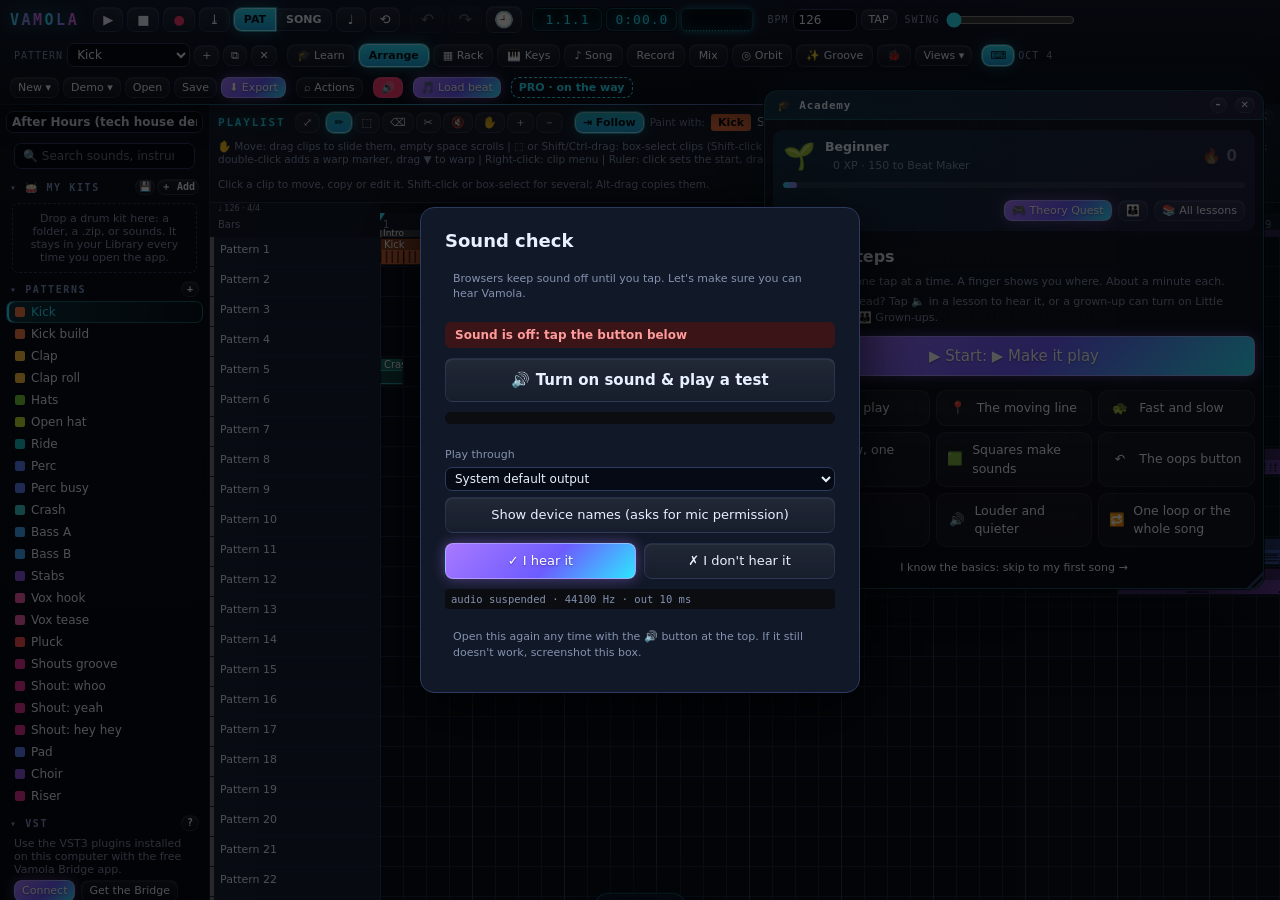
==== index.html @ 5a2bba25 "Publish build 4e4a474" ====
<!doctype html>
<html lang="en">
  <head>
    <meta charset="UTF-8" />
    <meta name="viewport" content="width=device-width, initial-scale=1.0, viewport-fit=cover" />
    <meta name="color-scheme" content="dark" />
    <meta name="theme-color" content="#16181d" />
    <meta name="description" content="Vamola: learn to make music by making it. A finger shows each step, on your phone or computer." />
    <meta name="apple-mobile-web-app-capable" content="yes" />
    <meta name="mobile-web-app-capable" content="yes" />
    <meta name="apple-mobile-web-app-status-bar-style" content="black-translucent" />
    <meta name="apple-mobile-web-app-title" content="Vamola" />
    <link rel="manifest" href="./manifest.webmanifest" />
    <link rel="apple-touch-icon" href="./apple-touch-icon.png" />
    <title>Vamola</title>
    <link rel="icon" type="image/svg+xml" href="./icon.svg" />
    <script type="module" crossorigin src="./assets/index-B8kXOvqQ.js"></script>
    <link rel="stylesheet" crossorigin href="./assets/index-B7cnoEi5.css">
  </head>
  <body>
    <div id="app"></div>
  </body>
</html>
---- assets/index-B7cnoEi5.css ----
:root{--bg-0:#0f1013;--bg-1:#16181d;--bg-2:#1c1f25;--bg-3:#23262e;--bg-4:#2c3039;--bg-5:#383d48;--text:#e4e6eb;--text-dim:#8d93a0;--accent:#ff8a3d;--accent-2:#36cfc9;--playhead:#7ee787;--roll-white:#20232a;--roll-black:#1a1c22;--line:#2f333c;--line-strong:#454b57;--line-faint:#262930;--danger:#e5484d;--key-white:#e8e8ea;--key-black:#1b1d22;--radius:4px;color:var(--text);font-family:Inter,Segoe UI,system-ui,-apple-system,sans-serif;font-size:12px}*{box-sizing:border-box}html,body{background:var(--bg-0);height:100%;margin:0;overflow:hidden}#app{flex-direction:column;height:100%;display:flex}[hidden]{display:none!important}button,select,input{font:inherit;color:inherit}.btn{background:var(--bg-4);border-radius:var(--radius);cursor:pointer;white-space:nowrap;border:1px solid #0006;padding:4px 9px;line-height:1.2}.btn:hover{background:var(--bg-5)}.btn.on{background:var(--accent);color:#111}.btn.small{padding:3px 7px;font-size:11px}.btn.tiny{padding:1px 5px;font-size:10px}.btn.ghost{background:0 0;border-color:#0000}.btn.accent{background:var(--accent-2);color:#04201f}select,input.num,input.name-input,input.scene-name,input.project-name{background:var(--bg-1);border:1px solid var(--line-strong);border-radius:var(--radius);padding:3px 5px}input.num{width:64px}.toolbar{background:linear-gradient(#2a2e36,#20232a);border-bottom:1px solid #000;flex-wrap:wrap;align-items:center;gap:10px;padding:6px 10px;display:flex}.brand{letter-spacing:.5px;margin-right:4px;font-size:15px;font-weight:800}.brand-fl{color:var(--accent)}.brand-ab{color:var(--accent-2)}.group{align-items:center;gap:4px;display:flex}.group label{color:var(--text-dim);margin-left:4px}.transport .btn{min-width:30px;font-size:13px}.btn.play.on{background:var(--playhead)}.btn.rec{color:var(--danger)}.btn.rec.on{background:var(--danger);color:#fff}.seg{display:flex}.seg .btn{border-radius:0;font-size:11px;font-weight:700}.seg .btn:first-child{border-radius:var(--radius) 0 0 var(--radius)}.seg .btn:last-child{border-radius:0 var(--radius) var(--radius) 0}.lcd{color:#9ff0b0;border-radius:var(--radius);text-align:center;background:#0b0d0f;border:1px solid #000;min-width:70px;padding:3px 8px;font-family:JetBrains Mono,ui-monospace,Menlo,Consolas,monospace;font-size:13px}.scope{border-radius:var(--radius);background:#0b0d0f;border:1px solid #000;width:72px;height:24px}body.phone .scope{display:none}.views .btn{font-size:11px}.oct{color:var(--text-dim);font-size:11px}.status{color:var(--text-dim);text-align:right;flex:1;min-width:120px;font-size:11px}.body{flex:1;min-height:0;display:flex}.browser{background:var(--bg-1);border-right:1px solid #000;flex:none;width:210px;padding:6px;overflow-y:auto}.center{flex-direction:column;flex:1;min-width:0;display:flex}.main{flex:1;min-height:0;position:relative}.view{background:var(--bg-2);flex-direction:column;display:flex;position:absolute;inset:0}.bottom-area{height:var(--bottom-h,300px);background:var(--bg-1);border-top:2px solid #000;flex:none;position:relative;overflow:hidden}.bottom{height:100%;overflow:auto}.project-name{width:100%;margin-bottom:6px;font-weight:600}.br-section{margin-bottom:4px}.br-head{color:var(--text-dim);text-transform:uppercase;letter-spacing:.6px;cursor:pointer;-webkit-user-select:none;user-select:none;justify-content:space-between;align-items:center;padding:4px;font-size:10px;font-weight:700;display:flex}.br-item{border-radius:var(--radius);cursor:pointer;white-space:nowrap;text-overflow:ellipsis;align-items:center;gap:6px;padding:3px 8px;display:flex;overflow:hidden}.br-item:hover{background:var(--bg-3)}.br-item.sel{background:var(--bg-4);color:var(--accent)}.br-empty,.dim{color:var(--text-dim);padding:2px 8px;font-size:11px}.swatch{border-radius:2px;flex:none;width:10px;height:10px}.br-help{border-top:1px solid var(--line);color:var(--text-dim);margin-top:10px;padding:8px;font-size:10.5px;line-height:1.6}.br-help b{color:var(--text)}.rack-head,.roll-head,.dev-title-bar{background:var(--bg-3);border-bottom:1px solid #000;flex-wrap:wrap;align-items:center;gap:6px;padding:5px 8px;display:flex}.title{margin-right:4px;font-weight:700}.hint{color:var(--text-dim);font-size:10.5px}.pat-chip{color:#111;border-radius:3px;padding:2px 7px;font-size:11px;font-weight:700}.empty{color:var(--text-dim);padding:24px}.view.rack.drop{outline:2px dashed var(--accent);outline-offset:-4px}.rack-body{flex:1;padding:6px;overflow:auto}.rack-row{border-radius:var(--radius);align-items:center;gap:6px;padding:3px 4px;display:flex}.rack-row.sel{background:#ffffff0a}.rack-row .knob-label,.rack-row .knob-value{display:none}.led{cursor:pointer;background:#333;border:1px solid #000;border-radius:50%;flex:none;width:10px;height:10px}.led.on{background:#7ee787;box-shadow:0 0 6px #7ee787aa}.chan-name{background:var(--bg-4);border-left:4px solid var(--c);border-radius:var(--radius);cursor:pointer;white-space:nowrap;text-overflow:ellipsis;flex:none;width:120px;padding:5px 8px;overflow:hidden}.rack-row.sel .chan-name{background:var(--bg-5);color:var(--accent)}.steps{gap:2px;display:flex}.step{cursor:pointer;border:1px solid #0008;border-radius:3px;width:22px;height:26px}.step.g0{background:#3a3f4a}.step.g1{background:#4a3a3a}.step:nth-child(4n+1){margin-left:3px}.step.on{background:var(--c)}.step.now{outline-offset:-2px;outline:2px solid #fffc}.mini-roll{border-radius:var(--radius);cursor:pointer;background:#0d0f12;padding:2px}.mini-roll canvas{width:512px;height:22px;display:block}.toolbar .history .btn{min-width:34px;font-size:16px}.toolbar .history .btn:disabled{opacity:.35;cursor:default}.cslot-follow{opacity:.85;margin-left:auto;padding-right:4px;font-size:9px}.scene-info{color:var(--text-dim);white-space:nowrap;font-size:10px}.follow-edit .row{flex-wrap:wrap;align-items:center;gap:8px}.tempo-map .row{flex-wrap:wrap;align-items:center;gap:10px}.tempo-map b{min-width:52px}.device.midifx{border-top-color:#c58cff}.mfx-chain{flex-wrap:wrap;gap:8px;display:flex}.mfx{background:var(--bg-3);border:1px solid var(--line);border-radius:6px;min-width:200px;padding:4px 8px 8px}.mfx.off{opacity:.5}.mfx-controls{flex-wrap:wrap;align-items:center;gap:8px}.device.macros{border-top-color:#5ee0c0}.device.macros .knobs{gap:10px}.macro{flex-direction:column;align-items:center;gap:3px;display:flex}.macro .tiny{padding:1px 5px;font-size:9px}.macro-map .row{flex-wrap:wrap;align-items:center;gap:8px}.macro-map b{min-width:160px;font-weight:600}.capture.ready{color:var(--accent)}.riff-row{flex-wrap:wrap;align-items:center;gap:12px}.groove-ctl{align-items:center;gap:4px;display:inline-flex}.strip-slots{border-radius:4px;flex-direction:column;flex:none;gap:2px;width:100%;max-height:90px;padding:1px;display:flex;overflow-y:auto}.strip-slots.drop-here{outline:2px dashed #5ee0c0}.slot{cursor:pointer;-webkit-user-select:none;user-select:none;background:#ffffff12;border-radius:3px;flex:none;align-items:center;gap:4px;height:20px;padding:0 4px;font-size:10px;display:flex}.slot:hover{background:#fff2}.slot.off .slot-name{color:var(--text-dim);text-decoration:line-through}.slot.drop-here{box-shadow:inset 0 2px #5ee0c0}.slot .led{flex:none;width:7px;height:7px}.slot-name{white-space:nowrap;text-overflow:ellipsis;flex:1;min-width:0;overflow:hidden}.slot-x{opacity:0;color:var(--text-dim);padding:0 2px}.slot:hover .slot-x{opacity:1}.slot.inst{background:#ffb34738;font-weight:600}.slot.empty{color:var(--text-dim);border:1px dashed var(--line);background:0 0;justify-content:center}.slot.empty:hover{color:var(--text);border-color:#5ee0c0}body:not(.phone) .bottom-area:has(>.mixer-wrap:not([hidden])){height:max(var(--bottom-h,300px), 340px)}body:not(.phone) .bottom-area{max-height:max(160px,100% - 240px)}.mixer .strip{overflow:hidden auto}.fx-window{background:var(--bg-2);border:1px solid #000;border-radius:10px;flex-direction:column;min-width:min(300px,100vw - 16px);max-width:min(720px,100vw - 16px);max-height:calc(100vh - 16px);display:flex;position:fixed;overflow:hidden;box-shadow:0 18px 50px #000a}.fx-window.flash{box-shadow:0 0 0 2px #5ee0c0,0 18px 50px #000a}.fxw-bar{touch-action:none;background:var(--bg-3);cursor:grab;border-bottom:1px solid #000;align-items:center;gap:8px;padding:6px 8px 6px 12px;display:flex}.fxw-title{white-space:nowrap;text-overflow:ellipsis;flex:1;font-size:12px;font-weight:700;overflow:hidden}.fxw-body{padding:6px;overflow:auto}.fxw-body .device{border-top-width:2px;margin:0}body.phone .fx-window{border-radius:14px 14px 0 0;max-width:none;max-height:60vh;bottom:64px;width:auto!important;height:auto!important;top:auto!important;left:0!important;right:0!important}.fxw-chain{flex-wrap:wrap;align-items:center;gap:4px;padding:8px 4px 2px;display:flex}.fxw-slot{padding:3px 8px;font-size:11px}.fxw-slot.off{opacity:.6;text-decoration:line-through}.chain.drop-here,.chan-name.drop-here{outline:2px dashed #5ee0c0}.fx-sounds{flex-wrap:wrap;gap:6px;display:flex}.fx-sound{background:color-mix(in srgb, #5ee0c0 18%, var(--bg-3));border:1px solid #5ee0c080;border-radius:999px;padding:8px 14px;font-weight:600}.clip-view{height:100%;min-height:0;display:flex}.clip-box{background:var(--bg-2);border-right:1px solid #000;flex-direction:column;flex:none;gap:6px;width:230px;padding:8px 10px;font-size:12px;display:flex;overflow-y:auto}.clip-title{align-items:center;gap:6px;font-weight:700;display:flex}.clip-title input{flex:1;min-width:0;font-weight:700}.clip-swatch{border-radius:3px;flex:none;width:12px;height:22px}.clip-field{align-items:center;gap:6px;display:flex}.clip-field>span:first-child{color:var(--text-dim);flex:1}.clip-tools{flex-wrap:wrap;gap:4px}.clip-main{flex-direction:column;flex:1;min-width:0;display:flex}.clip-tabs{border-bottom:1px solid #000;align-items:center;gap:4px;padding:4px 8px;display:flex}.clip-editor{flex-direction:column;flex:1;min-height:0;display:flex;overflow:auto}.clip-editor[hidden]{display:none}.clip-roll .roll-wrap{flex:1;min-height:0}.clip-wave{flex:1;width:100%;min-height:0;display:block}body.phone .clip-view{flex-direction:column}body.phone .clip-box{border-bottom:1px solid #000;border-right:none;width:auto;max-height:40%}.rec-next{background:var(--bg-3);border:1px solid var(--line);z-index:3;border-radius:10px;flex-wrap:wrap;align-items:center;gap:10px;margin-bottom:10px;padding:10px 12px;display:flex;position:sticky;top:0}.rec-next>span{flex:1;min-width:160px}.rec-next .rec-go{color:#fff;background:#e5484d;border:none;border-radius:999px;padding:10px 22px;font-size:17px;font-weight:700}.rec-next .rec-go.stop{background:var(--bg-4);color:var(--text)}.rec-live{color:#ff6b6f}.clip-move{flex-wrap:wrap;align-items:center;gap:4px;display:inline-flex}body.no-browser .browser{display:none}.bottom-grip{cursor:ns-resize;z-index:5;height:8px;position:absolute;top:-4px;left:0;right:0}body.phone .bottom-grip{display:none}.shortcut-list{flex-direction:column;gap:2px;max-height:60vh;display:flex;overflow-y:auto}.shortcut{align-items:center;gap:8px}.shortcut-label{flex:1;min-width:0}.shortcut-keys{background:var(--bg-3);border:1px solid var(--line);text-align:center;border-radius:4px;min-width:90px;padding:2px 6px;font-family:ui-monospace,monospace;font-size:12px}.shortcut-keys.changed{border-color:var(--accent)}.layout-list .row{flex-wrap:wrap;align-items:center;gap:8px}.rack-grid{gap:4px;max-width:360px;margin:6px 0;display:grid}.pad-row{grid-template-columns:repeat(4,1fr);gap:4px;display:grid}.rack-pad{aspect-ratio:1.3;background:var(--bg-3);border:1px solid var(--line);color:var(--text);text-align:left;border-radius:6px;flex-direction:column;justify-content:space-between;align-items:flex-start;padding:5px 6px;display:flex;overflow:hidden}.rack-pad b{white-space:nowrap;text-overflow:ellipsis;max-width:100%;font-size:11px;font-weight:600;overflow:hidden}.rack-pad span{color:var(--text-dim);font-size:9px}.rack-pad.empty{opacity:.55}.rack-pad.on{background:color-mix(in srgb, #ffb347 18%, var(--bg-3));border-color:#ffb347;box-shadow:inset 0 0 0 1px #ffb347}.rack-pad:active{background:color-mix(in srgb, #ffb347 40%, var(--bg-3))}.rack-edit{flex-direction:column;gap:6px;max-width:520px;display:flex}.rack-steps{grid-template-columns:repeat(16,1fr);gap:2px;max-width:520px;display:grid}.rack-step{background:var(--bg-3);border:1px solid var(--line);border-radius:3px;min-width:0;height:22px;padding:0}.rack-step.beat{background:var(--bg-4)}.rack-step.on{background:#ffb347;border-color:#ffb347}select.strip-out{width:100%;margin-top:3px;padding:2px;font-size:10px}.row.sidechain{gap:6px;padding:2px 8px 6px}.row.sidechain select{flex:1;min-width:0}.btn.add-fx{width:100%;margin-top:2px}.strip-fx{cursor:pointer}.fx-grid{grid-template-columns:repeat(auto-fill,minmax(150px,1fr));gap:6px;display:grid}.fx-pick{text-align:left;background:var(--bg-3);color:var(--text);border:1px solid var(--line);cursor:pointer;font:inherit;border-radius:8px;flex-direction:column;align-items:flex-start;gap:2px;padding:10px;display:flex}.fx-pick:hover,.fx-pick:active{border-color:var(--accent)}.fx-pick span{color:var(--text-dim);font-size:12px}.fx-group{text-transform:uppercase;letter-spacing:.6px;color:var(--text-dim);margin:12px 0 6px;font-size:12px}body.phone .btn.add-fx{padding:8px 0;font-size:14px}body.phone .fx-grid{grid-template-columns:1fr 1fr}.key-bar{background:var(--bg-2);border-bottom:1px solid #000;flex-direction:column;gap:4px;padding:5px 8px;display:flex}.key-bar[hidden]{display:none}.key-row{flex-wrap:wrap;align-items:center;gap:4px;display:flex}.key-label{text-transform:uppercase;letter-spacing:.5px;width:46px;color:var(--text-dim);font-size:11px}.key-toggle{align-items:center;gap:3px;margin-left:6px;font-size:12px;display:inline-flex}.btn.chord-pad{min-width:64px;font-weight:600}.key-chip{white-space:nowrap}body.phone .key-row.chords{flex-wrap:nowrap;overflow-x:auto}body.phone .btn.chord-pad{min-width:72px;padding:8px 6px}.tk.out{opacity:.35}.roll-wrap{flex:1;min-height:0;position:relative}.roll-canvas{touch-action:none;width:100%;height:100%;display:block;position:absolute;inset:0}.view.session{overflow:auto}.sess-grid{padding:8px;overflow:auto}.sess-row{gap:3px;margin-bottom:3px;display:flex}.sess-track,.cslot,.slot-stop-btn{flex:none;width:118px}.sess-track{background:var(--bg-4);border-top:3px solid var(--c);cursor:pointer;border-radius:var(--radius);white-space:nowrap;text-overflow:ellipsis;padding:5px 6px;font-weight:600;overflow:hidden}.sess-track.sel{color:var(--accent)}.sess-scene-head{width:220px;color:var(--text-dim);padding:5px 6px}.cslot{border-radius:var(--radius);cursor:pointer;align-items:center;gap:5px;height:28px;padding:0 6px;display:flex;position:relative;overflow:hidden}.cslot.empty{background:var(--bg-3);justify-content:center}.cslot-stop{color:#555;font-size:9px}.cslot.empty:hover .cslot-stop{color:var(--text-dim)}.cslot.clip{background:color-mix(in srgb, var(--c) 55%, #1a1a1a);color:#fff}.cslot.clip.silent{background:color-mix(in srgb, var(--c) 20%, #1a1a1a);color:#ccc}.cslot.clip.playing{background:var(--c);color:#111;font-weight:700}.cslot.clip.queued .cslot-play{animation:.25s steps(2,end) infinite blink}@keyframes blink{50%{opacity:.2}}.cslot-name{white-space:nowrap;text-overflow:ellipsis;overflow:hidden}.cslot-progress{background:#fff;width:0;height:3px;position:absolute;bottom:0;left:0}.scene{align-items:center;gap:4px;width:220px;display:flex}.scene-name{flex:1;min-width:0}.scene-launch{background:var(--bg-5)}.slot-stop-btn{font-size:10px}.slot-stop-btn.on{background:var(--danger)}.mixer{align-items:stretch;gap:3px;height:100%;padding:6px;display:flex}.strip{width:var(--strip-w,100px);background:var(--bg-3);border-radius:var(--radius);border:1px solid #0000;flex-direction:column;flex:none;align-items:center;gap:4px;padding:4px 3px;display:flex;position:relative}.strip.sel{border-color:var(--accent)}.strip.bus{background:var(--bg-4)}.strip-gap{flex:none;width:10px}.strip-name{text-align:center;border-top:3px solid var(--c);white-space:nowrap;text-overflow:ellipsis;cursor:pointer;width:100%;padding:3px 2px;font-weight:600;overflow:hidden}.strip-fx{flex-direction:column;gap:1px;width:100%;height:34px;display:flex;overflow:hidden}.fx-chip{white-space:nowrap;background:#ffffff14;border-radius:2px;padding:1px 4px;font-size:9px;overflow:hidden}.fx-chip.off{color:var(--text-dim);background:0 0}.strip-sends{gap:2px;display:flex}.strip-sends .knob-value{display:none}.strip-fader{flex:1;align-items:flex-end;gap:4px;min-height:0;display:flex}.db{color:var(--text-dim);font-family:ui-monospace,monospace;font-size:10px}.strip-btns{gap:2px;display:flex}.strip-btns .btn{padding:2px 6px;font-size:10px}.btn.mute.on{background:#f5a524}.btn.solo.on{color:#fff;background:#3b82f6}.btn.arm{color:var(--danger)}.btn.arm.on{background:var(--danger);color:#fff}.fader{cursor:ns-resize;touch-action:none;background:#0b0d10;border-radius:7px;width:14px;position:relative}.fader-fill{background:var(--accent-2);border-radius:2px;position:absolute;bottom:0;left:5px;right:5px}.fader-thumb{background:linear-gradient(#e6e6e6,#9a9a9a);border-radius:2px;width:26px;height:12px;position:absolute;left:-6px;box-shadow:0 1px 3px #000}.meter{background:#0b0d10;border-radius:2px;width:6px;height:120px;position:relative;overflow:hidden}.meter-fill{background:linear-gradient(#f85149 0%,#e3b341 15%,#3fb950 30% 100%) bottom/100% 120px;position:absolute;bottom:0;left:0;right:0}.meter-fill.clip{box-shadow:inset 0 3px #f85149}.knob{-webkit-user-select:none;user-select:none;flex-direction:column;align-items:center;min-width:40px;display:flex}.knob svg{cursor:ns-resize;touch-action:none;overflow:visible}.knob-track{fill:none;stroke:#0b0d10;stroke-width:4px;stroke-linecap:round}.knob-val{fill:none;stroke:var(--accent-2);stroke-width:4px;stroke-linecap:round}.knob-dot{fill:#fff}.knob-label{color:var(--text-dim);white-space:nowrap;font-size:9.5px}.knob-value{font-family:ui-monospace,monospace;font-size:9.5px}.chain{align-items:stretch;gap:6px;padding:8px;display:flex;overflow-x:auto}.device{background:var(--bg-3);border:1px solid #000;border-radius:6px;flex-direction:column;flex:none;gap:6px;min-width:160px;padding:6px 8px;display:flex}.device.inst{border-top:3px solid #ffb347;max-width:560px}.device.off{opacity:.55}.device.add{border-style:dashed;border-color:var(--line-strong);background:0 0;justify-content:flex-start;max-width:200px}.dev-head{align-items:center;gap:5px;font-weight:700;display:flex}.dev-title{flex:1}.dev-note{color:var(--text-dim);max-width:260px;font-size:11px;line-height:1.5}.knobs{flex-wrap:wrap;gap:6px 8px;display:flex}.row{flex-wrap:wrap;align-items:center;gap:6px;display:flex}.row label{color:var(--text-dim)}.wave{border-radius:var(--radius);background:#0b0d10;width:300px;height:48px}.sample-name{font-weight:600}.menu{z-index:500;background:var(--bg-4);border:1px solid #000;border-radius:6px;min-width:170px;max-height:70vh;padding:4px 0;position:fixed;overflow-y:auto;box-shadow:0 8px 24px #0009}.menu-item{cursor:pointer;padding:5px 14px}.menu-item:hover{background:var(--accent);color:#111}.menu-item.danger{color:#ff7b7b}.menu-item.disabled{opacity:.4;pointer-events:none}.menu-sep{background:var(--line-strong);height:1px;margin:4px 0}::-webkit-scrollbar{width:10px;height:10px}::-webkit-scrollbar-thumb{background:var(--bg-5);border-radius:5px}::-webkit-scrollbar-track{background:0 0}@media (width<=900px){.browser{display:none}.bottom-area{height:240px}}.plugin-body{flex-direction:column;gap:6px;max-width:420px;display:flex}.readout{color:#b48cff;min-height:14px;font-family:ui-monospace,Menlo,Consolas,monospace;font-size:11px}.readout:empty{display:none}.tools{gap:2px;margin-right:6px;display:inline-flex}.btn.plan{background:var(--bg-5);color:var(--accent);font-weight:700}.btn.plan.pro{background:linear-gradient(90deg, var(--accent), #ffc53d);color:#111}.phone-only{display:none}.rec-studio{flex-wrap:wrap;gap:18px;padding:10px 14px;display:flex}.rec-col{flex-direction:column;flex:1;gap:8px;min-width:240px;max-width:360px;display:flex}.rec-col h3{text-transform:uppercase;letter-spacing:.6px;color:var(--text-dim);margin:0;font-size:12px}.rec-col.big{text-align:center;align-items:center}.in-meter{background:#0b0d10;border-radius:5px;height:10px;overflow:hidden}.in-meter-fill{background:linear-gradient(90deg,#3fb950,#e3b341 80%,#f85149);width:0;height:100%;transition:width 60ms linear}.in-meter-fill.hot{box-shadow:inset -4px 0 #f85149}.chain-toggles{flex-direction:column;gap:6px;display:flex}.rec-big{width:92px;height:92px;color:var(--danger);cursor:pointer;background:#3a1416;border:4px solid #000;border-radius:50%;font-size:40px;box-shadow:0 0 0 3px #e5484d44}.rec-big.on{background:var(--danger);color:#fff;animation:1s ease-in-out infinite pulse}@keyframes pulse{50%{box-shadow:0 0 0 10px #e5484d22}}.touch-keys{-webkit-user-select:none;user-select:none;touch-action:none;height:110px;margin:4px 0;display:flex}.tk{touch-action:none}.tk.w{background:linear-gradient(#f4f4f4,#d8d8d8);border:1px solid #222;border-radius:0 0 4px 4px;flex:none;width:30px;height:100%}.tk.b{z-index:1;background:linear-gradient(#333,#111);border-radius:0 0 3px 3px;flex:none;width:20px;height:62%;margin:0 -10px}.tk.down.w{background:var(--accent-2)}.tk.down.b{background:var(--accent)}.paywall-backdrop{z-index:600;background:#000a;justify-content:center;align-items:center;padding:16px;display:flex;position:fixed;inset:0}.paywall{background:var(--bg-3);border:1px solid var(--line-strong);border-radius:14px;flex-direction:column;gap:10px;width:100%;max-width:380px;padding:22px 24px;display:flex;box-shadow:0 20px 60px #000c}.paywall h2{margin:0;font-size:18px}.paywall ul{margin:0;padding-left:18px;line-height:1.7}.pw-badge{background:linear-gradient(90deg, var(--accent), #ffc53d);color:#111;border-radius:4px;align-self:flex-start;padding:2px 8px;font-size:11px;font-weight:800}.pw-price{color:var(--accent);font-size:22px;font-weight:800}.paywall .btn{padding:9px;font-size:13px}.pw-buy[disabled]{opacity:.55;cursor:not-allowed}.small{font-size:11px}.tabbar{display:none}body{touch-action:manipulation}body.phone .browser,body.phone .toolbar .views,body.phone .toolbar .file,body.phone .toolbar .patterns,body.phone .toolbar .edit,body.phone .toolbar .swing,body.phone .toolbar .status,body.phone .toolbar .lcd.time,body.phone .toolbar .brand-ab,body.phone .hint{display:none!important}body.phone .phone-only{display:inline-block}body.phone .toolbar{padding:6px 8px;padding-top:max(6px, env(safe-area-inset-top));gap:6px}body.phone .lcd{min-width:56px;font-size:12px}body.phone .bottom-area{border-top:none;flex:1;height:auto}body.phone .main[hidden]+.bottom-area{flex:1}body.phone .center{min-height:0}body.phone .tabbar{background:var(--bg-1);padding-bottom:env(safe-area-inset-bottom);border-top:1px solid #000;display:flex}.tab{color:var(--text-dim);background:0 0;border:none;flex-direction:column;flex:1;align-items:center;gap:2px;padding:6px 0 7px;font-size:10px;display:flex}.tab-icon{font-size:17px;line-height:1}.tab.on{color:var(--accent)}body.phone .btn{min-width:32px;min-height:32px}body.phone .key-row .btn{min-width:0}body.phone select,body.phone input.num,body.phone .name-input{min-height:32px}body.phone .fxw-bar .btn{min-width:44px;min-height:38px;font-size:15px}body.phone .gg-lock{min-width:32px;min-height:32px}body.phone .rack-row .knob,body.phone .rack-row .led{display:none}body.phone .chan-name{width:76px;padding:7px 6px}body.phone .step{width:19px;height:30px}body.phone .rec-studio{flex-direction:column;padding:10px}body.phone .rec-col{max-width:none}body.phone .chain{flex-direction:column}body.phone .device{min-width:0}body.phone .mixer{overflow-x:auto}body.phone .sess-track,body.phone .cslot,body.phone .slot-stop-btn{width:92px}body.phone .scene{width:150px}.rec-col.big{align-items:stretch}.rec-col.big .rec-big{align-self:center}.touch-keys{justify-content:safe center;max-width:100%;overflow-x:auto}body.phone .brand{display:none}body.phone .tk.w{width:26px}.punch-timeline{background:var(--bg-2);border:1px solid var(--line);border-radius:10px;flex-direction:column;gap:8px;margin:10px 14px 0;padding:10px 12px;display:flex}.pt-top{flex-wrap:wrap;justify-content:space-between;align-items:center;gap:10px;display:flex}.pt-section{font-size:13px;font-weight:700}.pt-status{color:var(--text-dim);font-size:13px}.pt-status.pre{color:#ffc53d}.pt-status.rec{color:var(--danger);font-weight:700;animation:1s ease-in-out infinite pulse}.pt-ruler{flex-direction:column;gap:4px;display:flex}.pt-cells,.pt-lane{border-radius:6px;min-height:30px;display:flex;position:relative;overflow:hidden}.pt-cells{background:var(--bg-3)}.pt-cell{border:0;border-right:1px solid var(--line);min-width:0;color:var(--text-dim);cursor:pointer;background:0 0;flex:1 1 0;padding:6px 0;font-size:12px}.pt-cell:last-child{border-right:0}.pt-cell.in{color:#ffc53d;background:#ffc53d33;font-weight:700}.pt-cell.now{color:var(--text);background:var(--bg-5)}.pt-lane{touch-action:pan-y;background:#0b0d10;height:44px}.pt-take{pointer-events:none;background:linear-gradient(#3fb950,#238636);border-radius:4px;min-width:3px;position:absolute;top:6px;bottom:6px}.pt-range{pointer-events:none;background:#ffc53d1f;position:absolute;top:0;bottom:0}.pt-mark{pointer-events:none;width:2px;margin-left:-1px;position:absolute;top:0;bottom:0}.pt-mark.in{background:#ffc53d}.pt-mark.out{background:#e5484d}.pt-head{pointer-events:none;background:#fff;width:2px;margin-left:-1px;transition:left 60ms linear;position:absolute;top:0;bottom:0;box-shadow:0 0 6px #fff9}.pt-rows{flex-direction:column;gap:2px;max-height:260px;display:flex;overflow-y:auto}.pt-row{background:var(--bg-3);border-radius:6px;grid-template-columns:28px 1fr auto auto;align-items:center;gap:8px;padding:4px 8px;font-size:13px;display:grid}.pt-row.now{background:#ffc53d22;outline:1px solid #ffc53d88}.pt-num{color:var(--text-dim);font-variant-numeric:tabular-nums}.pt-line{text-overflow:ellipsis;white-space:nowrap;overflow:hidden}.pt-count{white-space:nowrap;font-size:12px}.pt-empty{font-size:13px}body.phone .pt-row{grid-template-columns:24px 1fr auto}body.phone .pt-row .pt-count{display:none}body.phone .punch-timeline{margin:8px 10px 0}body.phone .pt-cell{font-size:11px}.beat-drop{border:2px dashed var(--line-strong);border-radius:8px;flex-direction:column;gap:2px;padding:10px 12px;display:flex}.beat-name{color:#ffc53d;white-space:nowrap;text-overflow:ellipsis;font-weight:700;overflow:hidden}.takes{flex-direction:column;gap:3px;max-height:160px;display:flex;overflow-y:auto}.take{background:var(--bg-3);border-radius:var(--radius);align-items:center;gap:4px;padding:3px 6px;display:flex}.take span{flex:1}.row.centered{justify-content:center}.small-lcd{min-width:60px;font-size:12px}.btn.redo{background:var(--bg-5);align-self:center}body.phone .rec-col.big{order:1}body.phone .rec-col:last-child:not(.big),body.phone .rec-col:nth-child(2){order:2}.soundcheck{max-width:440px;max-height:calc(100vh - 32px);overflow-y:auto}.sc-state{border-radius:6px;padding:6px 10px;font-weight:700}.sc-state.ok{color:#7ee787;background:#12361f}.sc-state.off{color:#ff9b9b;background:#3a1416}.btn.sc-big{background:var(--accent);color:#111;padding:12px;font-size:15px;font-weight:700}.sc-meter{background:#0b0d10;border-radius:6px;height:12px;overflow:hidden}.sc-meter-fill{background:linear-gradient(90deg,#3fb950,#e3b341 80%,#f85149);width:0;height:100%}.sc-outputs{flex-direction:column;gap:6px;display:flex}.sc-outputs select{width:100%}.sc-label{color:var(--text-dim);font-size:11px}.sc-answer{gap:8px;display:flex}.sc-answer .btn{flex:1}.sc-help ol{margin:6px 0 0;padding-left:18px;line-height:1.6}.btn.sound.off{background:var(--danger);animation:1s steps(2,end) infinite blink}.sc-diag{color:var(--text-dim);background:#0b0d10;border-radius:4px;padding:4px 6px;font-family:ui-monospace,Menlo,Consolas,monospace;font-size:10.5px}.view.song{overflow:hidden}.song-head .btn.mark:not([disabled]){background:var(--accent);color:#111;font-weight:700}.song-head .btn[disabled]{opacity:.45}.overview{background:#0b0d10;border-radius:6px;flex:none;height:30px;margin:6px 10px 2px;position:relative;overflow:hidden}.ov-sec{background:color-mix(in srgb, var(--c) 45%, #15171c);cursor:pointer;border-right:1px solid #0b0d10;position:absolute;top:0;bottom:0;overflow:hidden}.ov-sec span{white-space:nowrap;padding:0 4px;font-size:10px;font-weight:700;line-height:30px}.ov-playhead{background:var(--playhead);pointer-events:none;width:2px;position:absolute;top:0;bottom:0}.song-body{-webkit-overflow-scrolling:touch;flex-direction:column;flex:1;gap:10px;width:100%;max-width:760px;margin:0 auto;padding:8px 10px 40px;display:flex;overflow-y:auto}.scard{background:var(--bg-3);border-left:5px solid var(--c);border-radius:12px;flex-direction:column;gap:8px;padding:10px 12px;scroll-margin-top:8px;display:flex}.scard.now{box-shadow:0 0 0 2px var(--c)}.scard-head{align-items:center;gap:6px;display:flex}.scard-name{color:var(--c);cursor:pointer;text-align:left;background:0 0;border:none;padding:0;font-size:17px;font-weight:800}.scard-bars{color:var(--text-dim);flex:1;font-size:11px}.scard-head .btn.tiny{min-width:30px;min-height:28px;font-size:14px}.scard-actions{flex-wrap:wrap;gap:6px;display:flex}.btn.rec-section{color:#ff8a8a;background:#3a1416}.lyrics{width:100%;color:var(--text);border:1px solid var(--line-strong);resize:vertical;background:#0f1115;border-radius:8px;padding:8px 10px;font:15px/1.6 Inter,system-ui,sans-serif}.lyrics-preview{color:var(--text-dim);white-space:nowrap;text-overflow:ellipsis;cursor:pointer;font-style:italic;overflow:hidden}.trows{flex-direction:column;gap:4px;display:flex}.trow{align-items:center;gap:8px;min-height:34px;display:flex}.trow.muted .trow-name{opacity:.5}.trow-name{background:var(--bg-4);border:none;border-left:3px solid var(--c);color:var(--text);text-align:left;min-width:96px;font:inherit;cursor:pointer;border-radius:6px;padding:6px 8px}.trow-name.armed{color:#ff8a8a;font-weight:700}.trow-info{color:var(--text-dim);flex:1;font-size:11px}.trow-pat{min-width:120px;margin-left:auto}.switch{flex:none;width:44px;height:26px;position:relative}.switch input{opacity:0;width:0;height:0}.switch span{background:var(--bg-5);cursor:pointer;border-radius:13px;transition:background .15s;position:absolute;inset:0}.switch span:before{content:"";background:#fff;border-radius:50%;width:20px;height:20px;transition:transform .15s;position:absolute;top:3px;left:3px}.switch input:checked+span{background:#3fb950}.switch input:checked+span:before{transform:translate(18px)}.scard-add{border-top:1px dashed var(--line-strong);flex-wrap:wrap;gap:4px;padding-top:8px;display:flex}.song-empty{text-align:center;flex-direction:column;align-items:stretch;gap:12px;padding:24px 8px;display:flex}.song-empty h2{margin:0}.song-empty-row{flex-wrap:wrap;justify-content:center;gap:6px;display:flex}.song-empty .btn{padding:10px 14px}body.phone .hide-phone,body.phone .song-head .dim,body.phone .toolbar .tempo .btn{display:none}body.phone .toolbar .tempo input.num{width:54px}body.phone .toolbar .transport .btn{min-width:34px;padding:4px 7px}body.phone .song-head{gap:4px}.br-sub{color:var(--text-dim);text-transform:uppercase;letter-spacing:.5px;padding:4px 8px 0;font-size:10px}.plugin-body.vst{min-width:300px}.vst-search{background:var(--bg-1);border:1px solid var(--line-strong);border-radius:var(--radius);padding:4px 6px}.vst-params{flex-direction:column;gap:3px;max-height:190px;display:flex;overflow-y:auto}.vst-param{grid-template-columns:110px 1fr 46px;align-items:center;gap:6px;font-size:11px;display:grid}.vst-name{white-space:nowrap;text-overflow:ellipsis;overflow:hidden}.vst-val{color:var(--text-dim);text-align:right;font-family:ui-monospace,monospace}.studio-dialog{color:var(--text);background:var(--bg-2);border:1px solid var(--line-strong);border-radius:12px;width:min(760px,100vw - 24px);max-height:calc(100dvh - 28px);padding:0}.studio-dialog::backdrop{background:#000a}.studio-dialog[open]{flex-direction:column;display:flex;overflow:hidden}.studio-dialog .studio-body{flex:auto;min-height:0;overflow-y:auto}.studio-heading{background:var(--bg-3);z-index:1;justify-content:space-between;align-items:center;gap:12px;padding:14px 18px;display:flex;position:sticky;top:0}.studio-heading h2{margin:0;font-size:17px}.studio-body{overflow-wrap:anywhere;padding:14px 18px 20px}.studio-body p{line-height:1.55}.studio-field{justify-content:space-between;align-items:center;gap:12px;margin:12px 0;display:flex}.studio-body input[type=number]{width:110px}.studio-body input,.studio-body select{max-width:100%;padding:8px}.studio-body .row{flex-wrap:wrap;gap:8px;margin:10px 0}.studio-card{border:1px solid var(--line);background:var(--bg-3);border-radius:7px;margin:10px 0;padding:12px}.comp-wave{touch-action:none;cursor:crosshair;width:100%;height:64px;margin:10px 0;display:block}.command-search{box-sizing:border-box;width:100%;font-size:16px}.command-list{max-height:60dvh;margin-top:10px;overflow-y:auto}.command-list .command{text-align:left;white-space:normal;background:0 0;border:0;width:100%;height:auto;padding:12px;display:block}.command-list .command.selected{background:var(--bg-4);outline:1px solid var(--accent);outline-offset:-1px}.command kbd{float:right;opacity:.65;margin-left:12px;font-size:10px}@media (width<=760px){.studio-dialog{width:calc(100vw - 12px);max-height:calc(100dvh - 12px)}.studio-body{padding:12px}.action-search{display:inline-flex!important}}.pb-sections{flex-wrap:wrap;gap:8px;margin:6px 0;display:flex}.pb-section{border:1px solid color-mix(in srgb, var(--sec,#b48cff) 35%, transparent);border-top:2px solid var(--sec,#b48cff);border-radius:var(--radius);background:color-mix(in srgb, var(--sec,#b48cff) 6%, var(--bg-2));flex:220px;min-width:0;padding:4px 8px 8px}.pb-section h4{letter-spacing:.04em;text-transform:uppercase;color:var(--sec,#b48cff);margin:0 0 4px;font-size:11px}.pb-controls{flex-wrap:wrap;align-items:flex-end;gap:4px 6px;display:flex}.pb-menu{color:var(--text-dim,#aaa);flex-direction:column;gap:2px;max-width:150px;font-size:10px;display:flex}.pb-menu select{max-width:150px}.wt-views{flex-wrap:wrap;gap:8px;margin:6px 0;display:flex}.wt-panel{border:1px solid color-mix(in srgb, var(--wt) 30%, transparent);border-radius:var(--radius);background:#0d1117;flex-direction:column;flex:260px;gap:4px;min-width:0;padding:4px;display:flex}.wt-panel.idle{opacity:.55}.wt-panel.drop{outline:2px dashed var(--wt)}.wt-panel.drawing .wt-view{cursor:crosshair;outline:1px solid var(--wt)}.wt-bar{align-items:center;gap:4px;display:flex}.wt-name{text-overflow:ellipsis;white-space:nowrap;min-width:0;color:var(--wt);flex:1;font-size:11px;font-weight:600;overflow:hidden}.wt-bar .btn.on{background:var(--wt);color:#000}.wt-view{touch-action:none;border-radius:var(--radius);width:100%;min-width:0;height:120px}.wt-note{color:var(--text-dim);flex-basis:100%;font-size:10px}.fx-window:has(.pb-sections){width:min(880px,100vw - 16px);max-width:calc(100vw - 16px)}.fx-window[style*=width]{max-width:calc(100vw - 16px)}.fx-window .fxw-body{flex:1;min-height:0}.fxw-grip{cursor:nwse-resize;background:linear-gradient(135deg, transparent 50%, var(--line-strong) 50%, var(--line-strong) 60%, transparent 60%, transparent 70%, var(--line-strong) 70%, var(--line-strong) 80%, transparent 80%);z-index:4;touch-action:none;width:16px;height:16px;position:absolute;bottom:0;right:0}body.phone .fxw-grip{display:none}.device:has(.pb-sections){min-width:min(640px,92vw);max-width:900px}.plugin-body:has(.pb-sections){max-width:none}.fx-visual{background:linear-gradient(#82a0ff08 1px,#0000 1px) 0 0/100% 20px,radial-gradient(120% 140% at 50% 0,#0b1426,#03060c);border-radius:8px;width:100%;min-width:0;display:block;box-shadow:inset 0 0 0 1px #78a0ff24,inset 0 0 30px #2ee6ff0d}.device:has(>.fx-visual){min-width:min(380px,92vw)}.fxw-body .device:has(>.fx-visual){min-width:0}.fx-window:has(.fx-visual){width:min(540px,100vw - 16px)}.plug-peek{z-index:500;pointer-events:none;background:linear-gradient(#101728f7,#070b14fa);border:1px solid #2ee6ff4d;border-radius:12px;flex-direction:column;gap:6px;width:300px;padding:10px;animation:.14s ease-out peek-in;display:flex;position:fixed;box-shadow:0 18px 50px #0009,0 0 30px #2ee6ff1f}@keyframes peek-in{0%{opacity:0;transform:translate(-6px)}}.plug-peek .peek-head{align-items:center;gap:6px;display:flex}.plug-peek .peek-name{flex:1;font-size:13px;font-weight:700}.plug-peek .peek-tag{letter-spacing:1px;text-transform:uppercase;color:var(--accent);border:1px solid #2ee6ff66;border-radius:99px;padding:2px 6px;font-size:9px}.plug-peek .peek-tag.inst{color:var(--accent-2);border-color:#a879ff80}.plug-peek .peek-line{color:var(--text-dim);font-size:11px;line-height:1.35}.plug-peek .peek-hint{color:var(--text-dim);opacity:.8;font-size:10px}.plug-peek .fx-visual,.plug-peek .peek-art{height:120px}body.phone .plug-peek{display:none}.mixer-wrap{container:mixer/size}@container mixer (height<=400px){.strip-sends{display:none}.mixer .strip-slots{max-height:66px}}@container mixer (height<=300px){.mixer .strip-slots{max-height:44px}.mixer .strip .db,.mixer .strip-out{display:none}}.mixer .strip-fader .fader,.mixer .strip-fader .meter{align-self:stretch;min-height:40px;max-height:160px;height:auto!important}.dock-btn{z-index:5;opacity:.55;position:absolute;top:4px;right:6px}.dock-btn:hover{opacity:1}body.phone .dock-btn{display:none}.dock-window{background:var(--bg-2);border:1px solid var(--line-strong);border-radius:12px;flex-direction:column;min-width:320px;max-width:calc(100vw - 16px);min-height:180px;max-height:calc(100vh - 16px);display:flex;position:fixed;overflow:hidden;box-shadow:0 20px 60px #000b}.dock-window.flash{animation:.5s dock-flash}@keyframes dock-flash{30%{box-shadow:0 0 0 2px var(--accent), 0 20px 60px #000b}}.dock-bar{touch-action:none;background:var(--bg-3);cursor:grab;-webkit-user-select:none;user-select:none;border-bottom:1px solid #000;align-items:center;gap:8px;padding:5px 8px 5px 12px;display:flex}.dock-title{flex:1;font-size:11px;font-weight:700}.dock-body{flex:1;min-height:0;position:relative}.dock-body>.bottom{height:auto;position:absolute;inset:0}.dock-body>.view{position:absolute;inset:0}.fx-pads{background:var(--bg-2);border-bottom:1px solid #000;flex-wrap:wrap;align-items:center;gap:4px;padding:5px 8px;display:flex}.fx-pads-label{color:var(--accent);margin-right:4px;font-size:11px;font-weight:700}.fx-pad{min-width:74px}.orbit-wrap{background:radial-gradient(60% 70% at 50% 50%, #2ee6ff0f, transparent 70%), var(--bg-0);flex:1;min-height:0;position:relative;overflow:hidden}.orbit-canvas{touch-action:none;width:100%;height:100%;position:absolute;inset:0}.orbit-hint{color:var(--text-dim);white-space:nowrap;pointer-events:none;font-size:10px;position:absolute;bottom:10px;left:50%;transform:translate(-50%)}.orbit-card{-webkit-backdrop-filter:blur(10px);backdrop-filter:blur(10px);background:#0a0f1ce0;border:1px solid #2ee6ff47;border-radius:12px;flex-direction:column;gap:8px;width:min(300px,100% - 28px);max-height:calc(100% - 50px);padding:10px;display:flex;position:absolute;top:14px;overflow-y:auto;box-shadow:0 20px 50px #0000008c,0 0 30px #2ee6ff1a}.orbit-card-head{border-bottom:2px solid var(--c);align-items:center;gap:6px;padding-bottom:6px;display:flex}.orbit-card-head b{text-overflow:ellipsis;white-space:nowrap;flex:1;min-width:0;overflow:hidden}.orbit-dot{background:var(--c);width:10px;height:10px;box-shadow:0 0 10px var(--c);border-radius:50%}.orbit-sec{flex-direction:column;gap:4px;display:flex}.orbit-sec-title{letter-spacing:1.4px;text-transform:uppercase;color:var(--text-dim);font-size:9px}.orbit-mini{cursor:pointer;background:#03060ecc;border-radius:8px;width:100%;height:70px;box-shadow:inset 0 0 0 1px #78a0ff24}.orbit-fx{flex-wrap:wrap;gap:4px;display:flex}.orbit-mix{flex-flow:wrap;align-items:center}.orbit-mix .orbit-sec-title{flex-basis:100%}.orbit-mix input[type=range]{flex:1}.view.orbit{flex-direction:column;display:flex}.win-dock{z-index:450;border:1px solid var(--line-strong);-webkit-backdrop-filter:blur(14px);backdrop-filter:blur(14px);background:#141822d1;border-bottom:0;border-radius:14px 14px 0 0;align-items:flex-end;gap:6px;max-width:calc(100vw - 40px);padding:6px 10px 8px;transition:transform .18s ease-out;display:flex;position:fixed;bottom:0;left:50%;overflow-x:auto;transform:translate(-50%,calc(100% - 7px));box-shadow:0 -8px 30px #0008}.win-dock.open{transform:translate(-50%)}.win-dock.has-min:before{content:"";background:var(--accent);width:40px;height:3px;box-shadow:0 0 8px var(--accent);border-radius:2px;margin-left:-20px;position:absolute;top:2px;left:50%}.win-tile{min-width:52px;max-width:110px;color:var(--text);cursor:pointer;transform-origin:bottom;background:#ffffff0d;border:1px solid #0000;border-radius:10px;flex-direction:column;align-items:center;gap:2px;padding:4px 6px;transition:transform .12s ease-out,background .12s;display:flex}.win-tile:hover{background:#ffffff1a;transform:scale(1.18)translateY(-3px)}.win-tile-icon{font-size:18px;line-height:1.1}.win-tile-label{text-overflow:ellipsis;white-space:nowrap;max-width:100%;font-size:9px;overflow:hidden}.win-tile:after{content:"";background:var(--accent);border-radius:50%;width:4px;height:4px}.win-tile.min{opacity:.75}.win-tile.min:after{border:1px solid var(--text-dim);background:0 0}body.phone .win-dock,body.phone .win-min{display:none}.win-min{font-weight:700}.export-opts{flex-direction:column;gap:8px;margin:10px 0;display:flex}.export-progress{flex-direction:column;gap:6px;margin:10px 0;display:flex}.export-stage{font-variant-numeric:tabular-nums;font-size:12px}.export-bar{background:var(--bg-1);height:10px;box-shadow:inset 0 0 0 1px var(--line-strong);border-radius:5px;overflow:hidden}.export-fill{background:linear-gradient(90deg, var(--accent-2), var(--accent));width:0;height:100%;box-shadow:0 0 12px var(--accent);transition:width .3s ease-out}.export-result{flex-direction:column;gap:8px;margin:10px 0;display:flex}.export-done{color:var(--playhead);font-weight:600}.export-audio{width:100%}.export-go{min-width:120px}.mine-item{align-items:center;gap:4px;display:flex}.mine-item .mine-name{text-overflow:ellipsis;white-space:nowrap;flex:1;min-width:0;overflow:hidden}.mine-acts{opacity:.35;gap:2px;display:flex}.mine-item:hover .mine-acts{opacity:1}.mine-act{color:inherit;cursor:pointer;background:0 0;border:1px solid #0000;border-radius:4px;padding:0 5px;font-size:12px;line-height:18px}.mine-act:hover{border-color:var(--accent);color:var(--accent)}.mine-drop{border:1px dashed var(--line-strong,#555);text-align:center;border-radius:6px;margin:4px 6px;padding:8px}.mine-drop.over{border-color:var(--accent);color:var(--accent);background:#7f7fff14}.type-value{box-sizing:border-box;width:100%;min-width:36px;font:inherit;text-align:center;background:var(--bg-1,#111);color:var(--text,#eee);border:1px solid var(--accent);border-radius:3px;padding:1px 2px;font-size:11px}.knob-value,.db{cursor:text}.mixer .meter{cursor:pointer}.mixer .peak{text-align:center;min-height:12px;color:var(--text-dim);cursor:pointer;font-variant-numeric:tabular-nums;font-size:9px;line-height:12px}.mixer .peak.clip{color:#ff4d4d;font-weight:700}.mixer .strip.muted .strip-fader,.mixer .strip.muted .strip-slots,.mixer .strip.muted .db{opacity:.45}.kit-head{font-weight:600}.kit-head .kit-name{text-overflow:ellipsis;white-space:nowrap;flex:1;min-width:0;overflow:hidden}.kit-load{border:1px solid var(--line-strong,#555);color:var(--accent);cursor:pointer;font:inherit;background:0 0;border-radius:4px;padding:0 6px;font-size:10px;line-height:16px}.kit-load:hover{border-color:var(--accent)}.kit-group{cursor:pointer;letter-spacing:.06em;text-transform:uppercase;color:var(--text-dim);justify-content:space-between;align-items:center;gap:6px;padding:4px 8px 1px 22px;font-size:10px;display:flex}.kit-sound{padding-left:22px}.kit-drop{cursor:pointer}.btn.plan.soon{border:1px dashed var(--accent);color:var(--accent);background:0 0}.paywall p{margin:8px 0;line-height:1.45}.win-edge{z-index:3;touch-action:none;position:absolute}.win-edge-n,.win-edge-s{cursor:ns-resize;height:5px;left:12px;right:12px}.win-edge-n{top:0}.win-edge-s{bottom:0}.win-edge-e,.win-edge-w{cursor:ew-resize;width:5px;top:12px;bottom:12px}.win-edge-e{right:0}.win-edge-w{left:0}.win-edge-ne,.win-edge-nw,.win-edge-se,.win-edge-sw{width:8px;height:8px}.win-edge-nw{cursor:nwse-resize;top:0;left:0}.win-edge-ne{cursor:nesw-resize;top:0;right:0}.win-edge-sw{cursor:nesw-resize;bottom:0;left:0}.win-edge-se{cursor:nwse-resize;bottom:0;right:0}body.phone .win-edge{display:none}@media (pointer:coarse){.win-edge-n,.win-edge-s{height:10px}.win-edge-e,.win-edge-w{width:10px}.fxw-grip{width:26px;height:26px}body:not(.phone) .fx-window .fxw-body{padding-bottom:26px}}body.win-resizing,body.win-resizing *{-webkit-user-select:none!important;user-select:none!important}.orbit-card{transition:opacity .18s,transform .18s}.orbit-card.closed{opacity:0;pointer-events:none;transform:translateY(-8px)scale(.98)}.orbit-warn{color:#ff9a9a;background:#ff4d4d1f;border:1px solid #ff4d4d73;border-radius:8px;justify-content:space-between;align-items:center;gap:8px;padding:6px 8px;font-size:11px;display:flex}.orbit-note{font-size:11px}.orbit-canvas:focus{outline:none}.fx-window.gg-window{width:min(680px,100vw - 16px)}.gg{flex-direction:column;gap:10px;padding:4px 2px;font-size:12px;display:flex}.gg-blurb{color:var(--text-dim)}.gg-blurb b{color:var(--text)}.gg-genres{flex-wrap:wrap;gap:6px;display:flex}.gg-genre,.learn-chip{background:var(--bg-3);border:1px solid var(--line);color:var(--text);font:inherit;cursor:pointer;border-radius:999px;padding:4px 10px}.gg-genre:hover,.learn-chip:hover{border-color:var(--accent)}.gg-genre.on,.learn-chip.on{background:var(--accent);color:#041018;border-color:var(--accent);font-weight:700}.gg-row{flex-wrap:wrap;align-items:center;gap:8px;display:flex}.gg-feel{gap:16px}.gg-slider{align-items:center;gap:6px;display:flex}.gg-slider input{width:140px}.gg-actions{flex-wrap:wrap;gap:6px;display:flex}.gg-big{padding:6px 14px;font-size:13px}.gg-lanes{flex-direction:column;gap:4px;display:flex}.gg-lane{background:var(--bg-2);border-radius:6px;grid-template-columns:26px 80px minmax(90px,150px) 26px 1fr 26px;align-items:center;gap:6px;padding:3px 4px;display:grid}.gg-bass{grid-template-columns:26px 80px minmax(60px,90px) 60px 1fr 26px}.gg-lane.locked{box-shadow:inset 0 0 0 1px var(--accent)}.gg-lane-name{white-space:nowrap;text-overflow:ellipsis;font-weight:600;overflow:hidden}.gg-sound,.gg-oct{width:100%;min-width:0;font-size:11px}.gg-lane-view{background:#00000040;border-radius:4px;width:100%;height:22px;display:block}.gg-lock{cursor:pointer;opacity:.55;background:0 0;border:none;padding:0;font-size:13px}.gg-lock.on{opacity:1}.gg-favs{flex-wrap:wrap;align-items:center;gap:6px;display:flex}.gg-fav{border:1px solid var(--line);border-radius:999px;display:inline-flex;overflow:hidden}.gg-fav button{background:var(--bg-3);color:var(--text);font:inherit;cursor:pointer;border:none;padding:3px 8px;font-size:11px}.gg-fav .gg-fav-x{color:var(--text-dim);padding:3px 6px}.gg-foot{font-size:11px}body.phone .gg-lane{grid-template-columns:24px 60px 1fr 24px}body.phone .gg-lane .gg-lane-view,body.phone .gg-lane>.btn:last-child{display:none}.learn{flex-direction:column;gap:10px;padding:4px 2px;font-size:12.5px;line-height:1.45;display:flex}.learn h3{margin:4px 0 0;font-size:16px}.learn p{margin:0}.learn-head{background:linear-gradient(135deg,#2ee6ff1f,#a879ff1f);border-radius:10px;flex-direction:column;gap:6px;padding:8px 10px;display:flex}.learn-level{align-items:center;gap:10px;display:flex}.learn-badge{font-size:26px}.learn-xp,.learn-progress{background:#ffffff14;border-radius:999px;height:6px;overflow:hidden}.learn-xp-fill,.learn-progress-fill{border-radius:inherit;background:linear-gradient(90deg, var(--accent), var(--accent-2,#a879ff));height:100%;transition:width .5s}.learn-genres{grid-template-columns:repeat(auto-fill,minmax(180px,1fr));gap:8px;display:grid}.learn-genre{text-align:left;background:var(--bg-3);border:1px solid var(--line);color:var(--text);font:inherit;cursor:pointer;border-radius:10px;grid-template-rows:auto auto auto;grid-template-columns:auto 1fr;column-gap:8px;padding:8px 10px;transition:transform .12s,border-color .12s;display:grid}.learn-genre:hover{border-color:var(--accent);transform:translateY(-2px)}.learn-genre-emoji{grid-row:1/4;align-self:center;font-size:24px}.learn-genre-blurb{color:var(--text-dim);font-size:11px}.learn-genre-line{align-items:center;gap:8px;display:flex}.learn-genre-line>span:first-child{font-size:14px;font-weight:700}.learn-genre-line .btn{margin-left:auto}.learn-steps{flex-direction:column;gap:6px;display:flex}.learn-step{background:var(--bg-2);border:1px solid var(--line);border-radius:10px;overflow:hidden}.learn-step.current{border-color:var(--accent);box-shadow:0 0 18px #2ee6ff26}.learn-step.done{opacity:.8}.learn-step-head{cursor:pointer;align-items:center;gap:8px;padding:7px 10px;display:flex}.learn-num{background:var(--bg-4,#222);border-radius:50%;place-items:center;width:20px;height:20px;font-size:11px;font-weight:700;display:grid}.learn-step.done .learn-num{color:#04140a;background:#2ecc71}.learn-step.current .learn-num{background:var(--accent);color:#041018}.learn-step-title{flex:1;font-weight:600}.learn-xp-tag{color:#2ecc71;font-size:10px}.learn-step-body{flex-direction:column;gap:8px;padding:0 10px 10px 38px;display:flex}.learn-actions,.learn-choices{flex-wrap:wrap;gap:6px;display:flex}.learn-pro summary{cursor:pointer;color:var(--accent);font-weight:600}.learn-pro p{color:var(--text-dim);margin-top:4px}.learn-finished{background:#2ecc711f;border:1px solid #2ecc7166;border-radius:10px;flex-direction:column;align-items:flex-start;gap:6px;padding:10px;display:flex}.learn-levelup summary{cursor:pointer;padding:4px 0;font-weight:700}.learn-lessons{flex-direction:column;gap:6px;display:flex}.learn-lesson{background:var(--bg-2);border-radius:8px;flex-direction:column;align-items:flex-start;gap:4px;padding:8px 10px;display:flex}.learn-lesson.done{opacity:.75}.learn-lesson-title{font-weight:600}.btn.learn-btn{background:linear-gradient(90deg,#2ee6ff40,#a879ff40)}.coach-glow{outline-offset:2px;border-radius:6px;animation:.9s ease-in-out 4 coach-pulse;outline:2px solid var(--accent)!important}@keyframes coach-pulse{0%,to{box-shadow:0 0 #2ee6ffb3}50%{box-shadow:0 0 0 8px #2ee6ff00}}.confetti{z-index:9999;pointer-events:none;border-radius:2px;width:7px;height:11px;animation:1.2s cubic-bezier(.2,.7,.4,1) forwards confetti-fly;position:fixed}@keyframes confetti-fly{to{transform:translate(var(--dx), calc(var(--dy) + 420px)) rotate(var(--rot));opacity:0}}.fx-window.learn-window{width:min(500px,100vw - 16px)}.ac-level-text{flex:1}.ac-streak{opacity:.4;border-radius:999px;padding:2px 8px;font-size:15px;font-weight:800}.ac-streak.on{opacity:1;color:#ffb35c;background:#ff8c322e}.ac-daily{width:100%;color:var(--text);font:inherit;cursor:pointer;text-align:left;background:#ffd2501a;border:1px solid #ffd25080;border-radius:8px;align-items:center;gap:8px;padding:6px 10px;display:flex}.ac-daily b{flex:1}.ac-daily.done{cursor:default;color:var(--text-dim);border-color:var(--line);background:0 0}.ac-x2{color:#ffd84a;font-weight:800}.ac-tabs{flex-wrap:wrap;gap:4px;display:flex}.ac-tab{color:var(--text-dim);font:inherit;cursor:pointer;background:0 0;border:1px solid #0000;border-radius:999px;padding:3px 9px;font-size:12px}.ac-tab:hover{color:var(--text)}.ac-tab.on{background:var(--bg-3);border-color:var(--accent);color:var(--text);font-weight:700}.ac-path{flex-direction:column;gap:8px;display:flex}.ac-course{background:var(--bg-2);border:1px solid var(--line);border-radius:10px;overflow:hidden}.ac-course.locked{opacity:.6}.ac-course-head{width:100%;color:var(--text);font:inherit;cursor:pointer;text-align:left;background:0 0;border:none;align-items:center;gap:10px;padding:8px 10px;display:flex}.ac-c-emoji{font-size:20px}.ac-c-text{flex-direction:column;flex:1;display:flex}.ac-c-prog{color:var(--accent);font-weight:700}.ac-missions{flex-direction:column;gap:3px;padding:0 8px 8px;display:flex}.ac-mission{background:var(--bg-3);color:var(--text);font:inherit;cursor:pointer;text-align:left;border:1px solid #0000;border-radius:7px;align-items:center;gap:8px;padding:6px 8px;display:flex}.ac-mission:hover{border-color:var(--accent)}.ac-mission.done{opacity:.65}.ac-mission.locked{opacity:.5}.ac-mission.ready,.ac-study.ready{border-color:#ffd84a;box-shadow:0 0 14px #ffd84a40}.ac-m-icon{text-align:center;min-width:30px;color:var(--text-dim);font-size:11px;font-weight:700}.ac-mission.done .ac-m-icon{color:#2ecc71}.ac-m-title{flex:1}.ac-m-xp{color:var(--accent);white-space:nowrap;font-size:11px}.ac-mview{flex-direction:column;align-items:flex-start;gap:8px;display:flex}.ac-mview h3{margin:0}.ac-song{box-sizing:border-box;background:linear-gradient(135deg,#ff5fa81f,#a879ff1f);border:1px solid #ff5fa859;border-radius:8px;width:100%;padding:8px 10px}.ac-song-head{letter-spacing:.08em;text-transform:uppercase;color:#ff9ac8;font-size:10px}.ac-song p{margin-top:4px}.ac-concept{font-size:13px}.ac-steps{flex-direction:column;gap:4px;width:100%;display:flex}.ac-steps-title{font-weight:700}.ac-step{background:var(--bg-2);border-radius:7px;gap:8px;padding:6px 8px;transition:background .3s;display:flex}.ac-step.ok{background:#2ecc7124}.ac-check{color:var(--text-dim);font-weight:800}.ac-step.ok .ac-check{color:#2ecc71}.ac-claim{animation:1.2s ease-in-out infinite coach-pulse}.ac-hints{color:var(--text-dim);margin:0;padding-left:18px}.ac-locked{background:var(--bg-2);border-radius:8px;padding:8px 10px}.ac-studies{grid-template-columns:repeat(auto-fill,minmax(190px,1fr));gap:6px;display:grid}.ac-study{text-align:left;background:var(--bg-2);border:1px solid var(--line);color:var(--text);font:inherit;cursor:pointer;border-radius:10px;flex-direction:column;gap:2px;padding:8px 10px;display:flex}.ac-study:hover{border-color:var(--accent)}.ac-study.done{opacity:.7}.ac-study.locked{opacity:.55}.ac-study-artist{letter-spacing:.06em;text-transform:uppercase;color:#ff9ac8;font-size:10px}.ac-profile{flex-direction:column;gap:8px;display:flex}.ac-stats{grid-template-columns:repeat(auto-fit,minmax(84px,1fr));gap:6px;display:grid}.ac-stat{background:var(--bg-2);text-align:center;border-radius:8px;flex-direction:column;align-items:center;padding:8px 4px;font-size:11px;display:flex}.ac-stat b{font-size:17px}.ac-sub{margin-top:4px;font-weight:700}.ac-radar{width:100%;height:230px;display:block}.ac-badges{grid-template-columns:repeat(auto-fill,minmax(130px,1fr));gap:6px;display:grid}.ac-badge{background:var(--bg-2);opacity:.5;border-radius:8px;flex-direction:column;gap:1px;padding:6px 8px;font-size:11px;display:flex}.ac-badge.got{opacity:1;background:linear-gradient(135deg,#ffd84a26,#2ee6ff1a);border:1px solid #ffd84a66}.ac-badge-icon{font-size:20px}.ac-road{flex-wrap:wrap;gap:4px;display:flex}.ac-road-step{background:var(--bg-2);color:var(--text-dim);border-radius:999px;padding:2px 8px;font-size:11px}.ac-road-step.on{color:var(--text);background:#2ee6ff2e}.ac-toasts{z-index:9998;pointer-events:none;flex-direction:column;gap:8px;display:flex;position:fixed;bottom:70px;right:16px}.ac-toast{min-width:200px;max-width:320px;color:var(--text);pointer-events:auto;background:#0c1220f2;border:1px solid #2ee6ff66;border-radius:12px;flex-direction:column;gap:2px;padding:10px 14px;font-size:12px;transition:opacity .4s,transform .4s;animation:.25s ease-out toast-in;display:flex;box-shadow:0 10px 30px #00000080,0 0 20px #2ee6ff26}.ac-toast.big{border-color:#ffd84a;font-size:13px;box-shadow:0 10px 30px #00000080,0 0 26px #ffd84a4d}.ac-toast.click{cursor:pointer}.ac-toast.out{opacity:0;transform:translate(30px)}.ac-toast span{color:var(--text-dim)}@keyframes toast-in{0%{opacity:0;transform:translateY(12px)scale(.96)}}.eg{flex-direction:column;gap:10px;display:flex}.eg-games{grid-template-columns:repeat(auto-fill,minmax(190px,1fr));gap:8px;display:grid}.eg-game{text-align:left;background:var(--bg-2);border:1px solid var(--line);color:var(--text);font:inherit;cursor:pointer;border-radius:10px;flex-direction:column;gap:3px;padding:10px;display:flex}.eg-game:hover{border-color:var(--accent);transform:translateY(-1px)}.eg-icon{font-size:22px}.eg-top{align-items:center;gap:8px;display:flex}.eg-top b{flex:1}.eg-combo{color:#ffb35c;font-weight:800}.eg-play{flex-wrap:wrap;gap:6px;display:flex}.eg-options{grid-template-columns:repeat(auto-fill,minmax(80px,1fr));gap:6px;display:grid}.eg-opt{background:var(--bg-3);border:1px solid var(--line);color:var(--text);font:inherit;cursor:pointer;border-radius:8px;padding:10px 6px;font-weight:700}.eg-opt:hover:not([disabled]){border-color:var(--accent)}.eg-opt.right{background:#2ecc7140;border-color:#2ecc71}.eg-opt.wrong{background:#ff4d4d33;border-color:#ff4d4d}.eg-result{border-radius:8px;flex-wrap:wrap;align-items:center;gap:6px;padding:8px 10px;display:flex}.eg-result.right{background:#2ecc711f}.eg-result.wrong{background:#ff4d4d1a}.eg-result .btn{margin-left:auto}body.phone .ac-stats{grid-template-columns:repeat(2,1fr)}.hw{flex-direction:column;gap:8px;display:flex}.hw-summary{flex-wrap:wrap;align-items:center;gap:10px;font-weight:700;display:flex}.hw-summary .btn{margin-left:auto}.hw-map{background:radial-gradient(120% 60% at 50% 0,#2ee6ff14,#0000 70%),repeating-linear-gradient(#78a0ff0a 0 2px,#0000 2px 22px);border-radius:12px;flex-direction:column;align-items:center;gap:6px;max-height:460px;padding:10px 0 20px;display:flex;position:relative;overflow-y:auto}.hw-banner{box-sizing:border-box;background:linear-gradient(135deg,#a879ff38,#2ee6ff29);border:1px solid #a879ff66;border-radius:12px;align-items:center;gap:10px;width:calc(100% - 24px);margin:10px 12px 4px;padding:8px 12px;display:flex}.hw-banner.locked{opacity:.55;filter:grayscale(.5)}.hw-banner-emoji{font-size:26px}.hw-node-row{justify-content:center;width:100%;display:flex}.hw-node{color:#fff;width:54px;height:54px;font:inherit;cursor:pointer;background:radial-gradient(circle at 35% 30%,#4a5cff,#23286b);border:2px solid #ffffff40;border-radius:50%;flex-direction:column;justify-content:center;align-items:center;gap:0;transition:transform .15s,box-shadow .15s;display:flex;box-shadow:0 4px #11143a,0 8px 18px #0006}.hw-node:hover:not([disabled]){filter:brightness(1.15)}.hw-node.done{color:#2a1800;background:radial-gradient(circle at 35% 30%,#ffd84a,#c77d12);box-shadow:0 4px #6b3f04,0 8px 18px #0006}.hw-node.current{background:radial-gradient(circle at 35% 30%,#2ee6ff,#1271a8);animation:1.4s ease-in-out infinite hw-bounce;box-shadow:0 4px #083a57,0 0 24px #2ee6ff99}.hw-node.final{width:66px;height:66px}.hw-node.skipped{background:radial-gradient(circle at 35% 30%,#7d8aa8,#3c465f)}.hw-node.locked{color:#8a90a8;cursor:default;background:radial-gradient(circle at 35% 30%,#3a3f52,#1c1f2b);box-shadow:0 4px #0d0f16}.hw-num{font-size:16px;font-weight:900;line-height:1}.hw-stars{letter-spacing:1px;font-size:9px;line-height:1.2}@keyframes hw-bounce{0%,to{translate:0}50%{translate:0 -5px}}.hw-card{flex-direction:column;align-items:flex-start;gap:8px;display:flex}.hw-card h3{margin:0}.hw-title{font-size:14px;font-weight:700}.hw-brief{border-left:3px solid var(--accent);background:var(--bg-2);border-radius:0 8px 8px 0;margin:0;padding:8px 10px;font-size:13px}.hw-genre{align-items:center;gap:10px;display:flex}.hw-best{color:#ffd84a}.hw-tiers{flex-direction:column;gap:5px;width:100%;display:flex}.hw-tier{background:var(--bg-2);border:1px solid #0000;border-radius:8px;gap:10px;padding:7px 10px;transition:background .3s;display:flex}.hw-tier.ok{background:#ffd84a1f;border-color:#ffd84a73}.hw-tier-stars{color:#ffd84a;min-width:42px;font-size:13px}.hw-tier-goals{flex-direction:column;gap:2px;display:flex}.hw-goal.ok{color:#7ee081}.hw-notes{box-sizing:border-box;background:#2ee6ff14;border:1px dashed #2ee6ff73;border-radius:8px;flex-direction:column;gap:3px;width:100%;padding:8px 10px;display:flex}.hw-handin{animation:1.2s ease-in-out infinite coach-pulse}.fx-window.feedback-window{width:min(480px,100vw - 16px)}.fb{flex-direction:column;gap:8px;font-size:12.5px;display:flex}.fb-kinds{flex-wrap:wrap;gap:6px;display:flex}.fb-field{flex-direction:column;gap:3px;font-weight:600;display:flex}.fb-text{box-sizing:border-box;resize:vertical;width:100%;font:inherit;border:1px solid var(--line);background:var(--bg-1,#0b0f18);color:var(--text);border-radius:8px;padding:6px 8px;font-weight:400}.fb-text:focus{border-color:var(--accent);outline:none}.fb-check{color:var(--text-dim);align-items:flex-start;gap:6px;display:flex}.fb-diag pre{background:#0000004d;border-radius:6px;max-height:180px;padding:6px;font-size:10px;overflow:auto}.fb-challenges{flex-direction:column;gap:3px;display:flex}.fb-ch{background:var(--bg-2);cursor:pointer;border-radius:7px;align-items:flex-start;gap:8px;padding:5px 8px;display:flex}.fb-ch.done{opacity:.6;text-decoration:line-through}.fx-window.account-window{width:min(420px,100vw - 16px)}.acct{flex-direction:column;gap:8px;padding:4px 2px;display:flex}.acct-input{box-sizing:border-box;width:100%;font:inherit;border:1px solid var(--line);background:var(--bg-1,#0b0f18);color:var(--text);border-radius:8px;padding:7px 9px}.acct-input:focus{border-color:var(--accent);outline:none}.acct-head{flex-wrap:wrap;justify-content:space-between;align-items:center;gap:8px;display:flex}.acct-head b{overflow-wrap:anywhere}.acct-plan{border:1px solid var(--line);white-space:nowrap;border-radius:999px;padding:2px 8px;font-size:11px}.acct-plan.pro,.acct-plan.founder,.acct-plan.beta{border-color:var(--accent);color:var(--accent)}.acct-state{color:var(--muted,#9aa4b2);flex-wrap:wrap;align-items:center;gap:8px;font-size:12px;display:flex}.acct-state.active{color:#4ade80}.acct-state.in_use,.acct-state.taken_over,.acct-state.devices_full{color:#fbbf24}.acct-devices{flex-direction:column;gap:4px;display:flex}.acct-device{border:1px solid var(--line);border-radius:8px;grid-template-columns:1fr auto auto;align-items:center;gap:8px;padding:6px 8px;font-size:12px;display:grid}.acct-row{gap:6px;display:flex}.acct-row .acct-input{text-transform:uppercase;flex:1;min-width:0}.acct-msg{margin:0;font-size:12px}.acct-msg.bad{color:#f87171}.btn.account-btn.warn{color:#fbbf24;border-color:#fbbf24}.acct-dialog h2{margin:6px 0}.coach-layer{pointer-events:none;z-index:9000;position:fixed;inset:0}.coach-layer[popover]{width:auto;max-width:none;height:auto;max-height:none;color:inherit;background:0 0;border:0;margin:0;padding:0;overflow:visible}.coach-ring,.coach-finger{z-index:2}.coach-ring{border:3px solid var(--accent);border-radius:10px;animation:1.1s ease-in-out infinite coach-ring;position:fixed;box-shadow:0 0 0 4px #38e8ff2e,0 0 24px #38e8ff8c}@keyframes coach-ring{50%{box-shadow:0 0 0 9px #38e8ff14,0 0 34px #38e8ffcc}}.coach-finger{filter:drop-shadow(0 4px 8px #0009);transform-origin:50% 0;font-size:44px;line-height:1;animation:1s ease-in-out infinite coach-tap;position:fixed}@keyframes coach-tap{0%,to{transform:translateY(14px)}45%{transform:translateY(0)scale(.9)}55%{transform:translateY(0)scale(.9)}}.coach-finger.drag-right{animation:1.6s ease-in-out infinite coach-drag-r}@keyframes coach-drag-r{0%{opacity:0;transform:translate(-20px,6px)}15%{opacity:1}80%{opacity:1;transform:translate(60px,6px)}to{opacity:0;transform:translate(60px,6px)}}.coach-finger.drag-up{animation:1.6s ease-in-out infinite coach-drag-u}@keyframes coach-drag-u{0%{opacity:0;transform:translateY(30px)}15%{opacity:1}80%{opacity:1;transform:translateY(-30px)}to{opacity:0}}.coach-finger.drag-down{animation:1.6s ease-in-out infinite coach-drag-d}@keyframes coach-drag-d{0%{opacity:0;transform:translateY(-20px)}15%{opacity:1}80%{opacity:1;transform:translateY(40px)}to{opacity:0}}.coach-bubble{pointer-events:auto;box-sizing:border-box;border:2px solid var(--accent);width:min(300px,100vw - 16px);color:var(--text);background:#121a2b;border-radius:14px;padding:12px 14px;transition:border-color .2s,background .2s;position:fixed;box-shadow:0 10px 40px #0009}.coach-bubble.good,.coach-bubble.final{background:#10241a;border-color:#4ade80}.coach-final{flex-wrap:wrap}.coach-bubble.good .coach-say:before{content:"✓ ";color:#4ade80}.coach-top{color:var(--muted,#9aa4b2);justify-content:space-between;align-items:center;gap:8px;margin-bottom:6px;font-size:11px;display:flex}.coach-dots{gap:4px;display:flex}.coach-dots i{background:#ffffff2e;border-radius:50%;width:7px;height:7px}.coach-dots i.done{background:#4ade80}.coach-dots i.now{background:var(--accent);box-shadow:0 0 6px var(--accent)}.coach-say{font-size:16px;font-weight:700;line-height:1.3}.coach-more{color:var(--muted,#9aa4b2);margin-top:4px;font-size:12px}.coach-example{margin-top:10px}.coach-actions{justify-content:flex-end;gap:6px;margin-top:10px;display:flex}.coach-mark{outline-offset:1px;z-index:1;animation:.9s ease-in-out infinite coach-mark;position:relative;outline:3px solid var(--accent)!important}@keyframes coach-mark{50%{box-shadow:0 0 12px var(--accent);outline-color:#38e8ff59}}.coach-grid{--name:46px;background:#00000059;border-radius:8px;flex-direction:column;gap:3px;padding:6px;display:flex;position:relative;overflow:hidden}.coach-grid-row{align-items:center;gap:4px;display:flex}.coach-grid-row.hl .coach-grid-name{color:var(--accent);font-weight:700}.coach-grid-name{width:var(--name);color:var(--muted,#9aa4b2);white-space:nowrap;text-overflow:ellipsis;flex:none;font-size:10px;overflow:hidden}.coach-grid-steps{flex:1;grid-template-columns:repeat(16,1fr);gap:2px;display:grid}.coach-grid-steps i{background:#ffffff12;border-radius:2px;height:12px}.coach-grid-steps i.beat{background:#ffffff1f}.coach-grid-steps i.on{background:var(--c);box-shadow:0 0 6px var(--c)}.coach-grid-row.hl .coach-grid-steps i.on{animation:.9s ease-in-out infinite coach-mark}.coach-grid-ph{top:2px;bottom:2px;left:calc(var(--name) + 10px);width:calc((100% - var(--name) - 16px) / 16);animation:coach-ph var(--bar) steps(16) infinite;background:#ffffff38;border-radius:2px;position:absolute}@keyframes coach-ph{0%{transform:translate(0)}to{transform:translate(1600%)}}.learn-picture{margin:6px 0}.roll-wrap{position:relative}.roll-empty{text-align:center;background:#080c14b8;flex-direction:column;justify-content:center;align-items:center;gap:6px;padding:16px;display:flex;position:absolute;inset:0}.roll-empty[hidden]{display:none}.roll-empty-icon{font-size:34px}.roll-empty-row{flex-wrap:wrap;justify-content:center;gap:6px;margin:6px 0;display:flex}@media (prefers-reduced-motion:reduce){.coach-finger,.coach-ring,.coach-mark,.coach-grid-ph{animation:none!important}}.fx-window.coach-aside{opacity:.08;pointer-events:none;transition:opacity .2s}.acct-big{margin-bottom:2px;font-size:17px;font-weight:700}.btn.acct-google{color:#1f2937;background:#fff;border-color:#fff;justify-content:center;width:100%;padding:9px;font-weight:600}.btn.acct-google:hover{background:#f1f5f9}.acct-g b{color:#4285f4;font-size:15px}.acct-or{text-align:center;color:var(--muted,#9aa4b2);font-size:11px}.btn.acct-wide{justify-content:center;width:100%;padding:9px}.acct-pw summary{cursor:pointer;color:var(--muted,#9aa4b2);margin:2px 0 6px;font-size:12px}.acct-pw[open]{flex-direction:column;gap:6px;display:flex}.coach-drop{background:#4ade8014;border:3px dashed #4ade80;border-radius:10px;animation:1.1s ease-in-out infinite coach-ring;position:fixed}.coach-gesture{color:#0b1220;background:var(--accent);border-radius:999px;margin-top:6px;padding:2px 8px;font-size:12px;font-weight:600;display:inline-block}.coach-gesture kbd{font:inherit}.coach-help{opacity:.75;font-weight:400}.coach-finger.wheel-down{animation:1.1s ease-in-out infinite coach-drag-d}.coach-finger.right-tap{filter:drop-shadow(0 0 6px #ff6bd5);animation:.7s ease-in-out infinite coach-tap}.coach-finger.drag-to{animation:1.6s ease-in-out infinite coach-drag-r}.coach-finger.pick,.coach-finger.type{animation:1.2s ease-in-out infinite coach-tap}.coach-notes{grid-template-rows:repeat(var(--rows), minmax(4px, 1fr));grid-template-columns:repeat(var(--cols), 1fr);height:calc(min(var(--rows), 14) * 7px + 10px);background:repeating-linear-gradient(90deg, #ffffff0f 0 1px, transparent 1px calc(100% / var(--cols) * 4)), #00000059;border-radius:8px;gap:1px;padding:5px;display:grid}.coach-notes i{background:var(--c);box-shadow:0 0 6px var(--c);border-radius:2px;min-height:4px}.coach-knob{align-items:center;gap:10px;display:flex}.coach-knob-dial{border:2px solid var(--accent);border-radius:50%;width:34px;height:34px;animation:1.6s ease-in-out infinite coach-turn;position:relative}.coach-knob-dial i{background:var(--accent);border-radius:1px;width:2px;height:11px;margin-left:-1px;position:absolute;top:3px;left:50%}@keyframes coach-turn{0%,to{transform:rotate(-120deg)}50%{transform:rotate(100deg)}}.coach-knob span{font-size:12px;font-weight:600}.btn.fx-learn{margin:6px 0 8px}.coach-bubble.final .coach-more{white-space:pre-line;max-height:45vh;overflow-y:auto}.ac-draft{color:#fbbf24;font-size:11px}.fs h3{margin:4px 0}.btn.fs-start{justify-content:center;width:100%;margin:8px 0;padding:10px;font-size:15px}.fs-list{grid-template-columns:repeat(auto-fill,minmax(150px,1fr));gap:6px;margin:6px 0 10px;display:grid}.fs-item{color:var(--text);text-align:left;font:inherit;cursor:pointer;background:#ffffff0a;border:1px solid #ffffff14;border-radius:10px;align-items:center;gap:8px;padding:8px 10px;display:flex}.fs-item.done{border-color:#4ade8080}.fs-item.done .fs-emoji{color:#4ade80;font-weight:700}.fs-emoji{text-align:center;width:22px}.btn.fs-skip{margin:4px auto 0;display:block}.ac-mode{flex-wrap:wrap;justify-content:flex-end;gap:6px;margin:6px 0 2px;display:flex}.ac-now{letter-spacing:.06em;text-transform:uppercase;color:var(--accent);margin:4px 0 6px;font-size:11px;font-weight:700}.btn.ac-step-guide,.btn.hw-goal-guide{margin-left:6px;padding:0 6px}@media (prefers-reduced-motion:reduce){.coach-knob-dial,.coach-drop{animation:none!important}}.coach-count{color:var(--accent);white-space:nowrap;font-weight:700}.coach-title{white-space:nowrap;text-overflow:ellipsis;min-width:0;overflow:hidden}body.phone.lib-open .browser{left:0;right:0;bottom:var(--tabbar-h,58px);z-index:60;background:var(--bg-1,#0b0f18);border-top:2px solid var(--accent);border-radius:16px 16px 0 0;height:58vh;padding:0 12px 24px;position:fixed;top:auto;overflow-y:auto;box-shadow:0 -12px 40px #0009;display:block!important}body.phone.lib-open .browser .project-name{display:none}.lib-head{z-index:1;background:var(--bg-1,#0b0f18);border-bottom:1px solid #ffffff14;justify-content:space-between;align-items:center;gap:8px;margin-bottom:4px;padding:10px 0 8px;display:flex;position:sticky;top:0}body:not(.phone) .lib-head{display:none}body.phone .lib-head{display:flex}.lib-head .dim{font-size:12px}body.lib-open .btn.lib-btn{background:var(--accent);color:#000}.browser .br-item .lib-add{margin-left:auto}body.phone .browser .br-item{align-items:center;gap:4px;min-height:34px;display:flex}body.phone.lib-open .browser{width:auto!important;max-width:none!important}.tq{z-index:460;color:var(--text,#e8ecff);background:radial-gradient(circle at 50% 0,#1b2450 0%,#0a0e1c 60%);flex-direction:column;display:flex;position:fixed;inset:0}.tq-top{border-bottom:1px solid #ffffff14;align-items:center;gap:10px;padding:10px 14px;display:flex}.tq-title{flex:1;font-size:17px}.tq-logo{font-size:20px}.tq-stars{color:#ffc94a;font-weight:700}.tq-body{box-sizing:border-box;flex-direction:column;flex:1;gap:12px;width:100%;max-width:760px;margin:0 auto;padding:14px 16px 40px;display:flex;overflow-y:auto}.tq-intro,.tq-teach{margin:0;font-size:15px;line-height:1.45}.tq-teach{font-size:16px;font-weight:600}.tq-dim{color:var(--muted,#9aa4b2);font-size:12px}.tq-row{flex-wrap:wrap;align-items:center;gap:8px;display:flex}.tq-world{background:#ffffff0a;border:1px solid #ffffff14;border-radius:16px;padding:12px}.tq-world-head{align-items:center;gap:10px;margin-bottom:10px;display:flex}.tq-world-emoji{font-size:30px}.tq-levels{grid-template-columns:repeat(auto-fill,minmax(140px,1fr));gap:8px;display:grid}.tq-level{color:inherit;font:inherit;text-align:left;cursor:pointer;background:#2ee6ff0f;border:1px solid #ffffff1f;border-radius:12px;flex-direction:column;align-items:flex-start;gap:2px;padding:10px;display:flex}.tq-level.done{border-color:#ffc94a99}.tq-level.locked{opacity:.4;cursor:default}.tq-level-n{color:var(--accent);font-weight:800}.tq-level-name{font-weight:600}.tq-level-stars{color:#ffc94a;letter-spacing:2px}.tq-hint{border-radius:10px;min-height:22px;padding:6px 10px;font-size:15px;font-weight:600}.tq-hint.good{color:#4ade80;background:#4ade8026}.tq-hint.bad{color:#ffb37a;background:#ff8a4a1f}.btn.tq-play{align-self:flex-start;padding:10px 16px;font-size:15px}.tq-home{font-size:12px}.tq-win{background:#4ade801a;border:2px solid #4ade80;border-radius:16px;flex-direction:column;align-items:flex-start;gap:8px;margin-top:6px;padding:16px;animation:.35s ease-out tq-pop;display:flex}.tq-win-stars{letter-spacing:4px;font-size:32px}@keyframes tq-pop{0%{transform:scale(1.4)}to{transform:scale(1)}}.tq-ladder{border-left:4px solid #6b5432;border-right:4px solid #6b5432;border-radius:4px;flex-direction:column;align-self:center;gap:6px;width:min(280px,100%);padding:6px 44px 6px 6px;display:flex;position:relative}.tq-rung{border:2px solid var(--c);background:color-mix(in srgb, var(--c) 18%, transparent);height:44px;color:inherit;font:inherit;cursor:pointer;border-radius:10px;justify-content:center;align-items:center;gap:6px;font-size:16px;font-weight:800;transition:transform .1s,background .2s;display:flex}.tq-rung:active,.tq-block:active,.tq-pick:active{transform:scale(.95)}.tq-rung.home{box-shadow:0 0 14px color-mix(in srgb, var(--c) 60%, transparent)}.tq-climber{font-size:28px;transition:bottom .35s cubic-bezier(.3,1.5,.6,1);position:absolute;right:4px}.tq-bubbles{justify-content:center;gap:8px;display:flex}.tq-bubble{border:2px solid var(--c);background:color-mix(in srgb, var(--c) 18%, transparent);width:48px;height:48px;color:inherit;font:inherit;cursor:pointer;border-radius:50%;font-size:18px;font-weight:800}.tq-keys{grid-template-columns:repeat(10,1fr);gap:4px;display:grid}.tq-block{border:2px solid var(--c);background:color-mix(in srgb, var(--c) 14%, transparent);height:74px;color:inherit;font:inherit;cursor:pointer;border-radius:10px;flex-direction:column;justify-content:center;align-items:center;gap:2px;padding:0;font-size:16px;transition:transform .12s,background .2s;display:flex}.tq-block.start{box-shadow:0 0 0 2px #fff3}.tq-block.on{background:var(--c);color:#0a0e1c;transform:translateY(-6px)}.tq-tower{flex-direction:column;justify-content:flex-end;align-items:center;gap:4px;min-height:120px;display:flex}.tq-brick{background:var(--c);color:#0a0e1c;border-radius:8px;justify-content:center;align-items:center;width:120px;height:34px;font-weight:800;animation:.25s ease-out tq-drop;display:flex}.tq-tower.locked-in .tq-brick{box-shadow:0 0 18px var(--c);gap:0;animation:.3s tq-pop}@keyframes tq-drop{0%{opacity:0;transform:translateY(-30px)}to{opacity:1;transform:none}}.btn.tq-mood{padding:12px 18px;font-size:18px}.tq-track{border-bottom:4px dashed #fff3;gap:6px;padding:30px 4px 10px;display:flex;position:relative;overflow-x:auto}.tq-engine{font-size:24px;transition:left .6s;position:absolute;top:0;left:0}.tq-car{border:2px solid var(--c,#ffffff40);background:color-mix(in srgb, var(--c,#fff) 16%, transparent);min-width:70px;height:66px;color:inherit;font:inherit;cursor:pointer;border-radius:10px;flex-direction:column;justify-content:center;align-items:center;gap:2px;display:flex}.tq-car.empty{border-style:dashed}.tq-car.given{opacity:.85}.tq-car.now{box-shadow:0 0 16px var(--c);transform:translateY(-6px)}.tq-keysel{flex-wrap:wrap;align-items:center;gap:6px;display:flex}.tq-keychip{color:inherit;font:inherit;cursor:pointer;background:#ffffff0d;border:1px solid #ffffff2e;border-radius:999px;padding:6px 10px;font-size:13px}.tq-keychip.on{color:#ffc94a;background:#ffc94a2e;border-color:#ffc94a;font-weight:700}.tq-keychip:disabled{opacity:.45;cursor:default}.tq-lane{background:#ffffff0d;border-radius:14px;height:84px;position:relative;overflow:hidden}.tq-hitline{background:#ffc94a;border-radius:2px;width:4px;margin-left:-2px;position:absolute;top:8px;bottom:8px;left:18%;box-shadow:0 0 12px #ffc94a}.tq-dot{border:3px solid var(--c);background:color-mix(in srgb, var(--c) 25%, transparent);border-radius:50%;width:34px;height:34px;margin:-17px 0 0 -17px;transition:opacity .1s;position:absolute;top:50%}.tq-dot.off{width:24px;height:24px;margin:-12px 0 0 -12px}.tq-dot.perfect,.tq-dot.good{background:#4ade80;border-color:#4ade80;transition:transform .25s,opacity .35s;transform:scale(1.3);opacity:0!important}.tq-dot.miss{background:0 0;border-color:#ff5a5a;opacity:.35!important}.tq-score{text-align:center;font-size:15px}.tq-pop{text-align:center;min-height:30px;font-size:22px;font-weight:800}.tq-pop.go{animation:.35s ease-out tq-pop}.tq-pop.perfect{color:#ffc94a}.tq-pop.good{color:#4ade80}.tq-pop.bad{color:#ffb37a}.tq-pad{color:#ffc94a;height:130px;font:inherit;letter-spacing:.1em;cursor:pointer;touch-action:none;-webkit-user-select:none;user-select:none;background:#ffc94a1f;border:3px solid #ffc94a;border-radius:22px;font-size:28px;font-weight:800}.tq-pad.hit{animation:.15s ease-out tq-pad}@keyframes tq-pad{0%{background:#ffc94a80;transform:scale(.97)}to{background:#ffc94a1f;transform:none}}.tq-paint{grid-template-columns:repeat(8,1fr);gap:3px;display:grid}.tq-cell{height:38px;color:inherit;font:inherit;cursor:pointer;background:#ffffff08;border:1px solid #ffffff14;border-radius:7px;padding:0;position:relative}.tq-cell.bar{margin-left:3px}.tq-cell.glow{border-color:var(--c);background:color-mix(in srgb, var(--c) 16%, transparent);box-shadow:0 0 8px color-mix(in srgb, var(--c) 40%, transparent)}.tq-cell.on{background:var(--c);border-color:var(--c)}.tq-cell.now{outline:2px solid #fff}.tq-cell-name{opacity:.7;font-size:10px;position:absolute;top:2px;left:4px}.tq-cell.on .tq-cell-name{color:#0a0e1c}.tq-paint-chords{grid-template-columns:repeat(4,1fr);gap:6px;display:grid}.tq-paint-chord{text-align:center;border:2px solid var(--c);border-radius:8px;padding:6px 0;font-size:13px}.tq-meter{background:#ffffff14;border-radius:6px;height:10px;overflow:hidden}.tq-meter-fill{background:linear-gradient(90deg,#ffc94a,#ff4a5a);width:0;height:100%;transition:width .5s}.tq-meter-label{margin-bottom:-8px}.tq-palette{grid-template-columns:repeat(auto-fill,minmax(84px,1fr));gap:6px;display:grid}.tq-pick{border:2px solid var(--c);background:color-mix(in srgb, var(--c) 14%, transparent);height:74px;color:inherit;font:inherit;cursor:pointer;border-radius:10px;flex-direction:column;justify-content:center;align-items:center;gap:1px;display:flex;position:relative;overflow:hidden}.tq-mood-s{font-size:14px}.tq-pull{background:linear-gradient(90deg,#ffc94a,#ff4a5a);height:3px;position:absolute;bottom:0;left:0}.save-state{color:#4ade80;white-space:nowrap;align-self:center;min-width:52px;font-size:12px}.save-state.busy{color:var(--text-dim)}.coach-stuck{color:#ffd97a;background:#ffc94a24;border-radius:10px;margin-top:8px;padding:8px 10px;font-size:13px;font-weight:600}.coach-bubble.stuck{border-color:#ffc94a}.coach-ring.big{border-width:4px;border-color:#ffc94a;box-shadow:0 0 0 10px #ffc94a40,0 0 40px #ffc94a99}.coach-word{text-underline-offset:3px;cursor:help;-webkit-text-decoration:underline dotted #38e8ffb3;text-decoration:underline dotted #38e8ffb3;text-decoration-thickness:2px}.coach-word.on{color:var(--accent)}.coach-def{background:#38e8ff1a;border-radius:10px;margin-top:8px;padding:8px 10px;font-size:13px;line-height:1.4}.coach-def-more{opacity:.8;margin-top:4px}.ac-words{flex-direction:column;gap:10px;display:flex}.ac-word-list{flex-direction:column;gap:6px;display:flex}.ac-word{text-align:left;border:1px solid var(--line);background:var(--bg-3);color:var(--text);font:inherit;cursor:pointer;border-radius:10px;flex-direction:column;gap:3px;padding:10px 12px;display:flex}.ac-word b{color:var(--accent)}.ac-word.open{border-color:var(--accent)}.ac-word-try{color:#ffc94a;font-size:12px}.nu-daily{background:#ffc94a14;border:1px solid #ffc94a;border-radius:12px;flex-direction:column;gap:6px;margin-top:10px;padding:10px 12px;display:flex}.nu-daily.done{background:#4ade8014;border-color:#4ade80}.nu-daily p{margin:0;font-size:13px;line-height:1.4}.nu-daily-top{color:#ffc94a;justify-content:space-between;font-size:12px;font-weight:700;display:flex}.nu-streak{color:#ff8a4a}.nu-row{flex-wrap:wrap;gap:8px;display:flex}.nu-msg{color:#ffb37a}.nu-next{flex-direction:column;gap:6px;margin-bottom:12px;display:flex}.nu-item{text-align:left;border:1px solid var(--line);background:var(--bg-3);color:var(--text);font:inherit;cursor:pointer;border-radius:12px;align-items:center;gap:10px;padding:10px 12px;display:flex}.nu-item:hover{border-color:var(--accent)}.nu-emoji{font-size:22px}.nu-text{flex-direction:column;gap:2px;font-size:13px;display:flex}.fx-window.gu-window{width:min(520px,100vw - 16px)}.gu{flex-direction:column;gap:10px;display:flex}.gu h3,.gu h4{margin:4px 0 0}.gu-pin{letter-spacing:.3em;max-width:220px;font-size:18px}.gu-row{flex-wrap:wrap;justify-content:space-between;align-items:center;gap:8px;display:flex}.gu-stats{grid-template-columns:repeat(3,1fr);gap:6px;display:grid}.gu-stat{background:var(--bg-3);text-align:center;border-radius:10px;flex-direction:column;align-items:center;padding:8px 4px;display:flex}.gu-stat b{font-size:20px}.gu-stat span{color:var(--text-dim);font-size:11px}.gu-week{grid-template-columns:repeat(7,1fr);align-items:end;gap:6px;height:90px;display:grid}.gu-day{height:100%;color:var(--text-dim);flex-direction:column;justify-content:flex-end;align-items:center;gap:4px;font-size:11px;display:flex}.gu-day i{background:linear-gradient(var(--accent), #6c5bff);border-radius:4px 4px 0 0;width:70%;min-height:3px}.gu-stuck{flex-direction:column;gap:6px;display:flex}.gu-stuck-row{background:var(--bg-3);border-radius:8px;justify-content:space-between;align-items:center;gap:8px;padding:6px 8px;font-size:13px;display:flex}.gu-set{align-items:flex-start;gap:10px;font-size:13px;display:flex}.gu-set>span{flex-direction:column;flex:1;gap:2px;display:flex}.gu-break{z-index:9500;background:radial-gradient(circle at 50% 30%,#1b2450,#0a0e1c);justify-content:center;align-items:center;padding:16px;display:flex;position:fixed;inset:0}.gu-break-card{text-align:center;max-width:380px;color:var(--text);flex-direction:column;align-items:center;gap:10px;display:flex}.gu-break-emoji{font-size:64px}.mv-banner{top:max(8px, env(safe-area-inset-top));z-index:650;box-sizing:border-box;color:#e8ecff;background:#13283a;border:1px solid #38e8ff;border-radius:12px;flex-wrap:wrap;align-items:center;gap:8px 12px;width:min(640px,100vw - 16px);padding:10px 14px;font-size:14px;display:flex;position:fixed;left:50%;transform:translate(-50%);box-shadow:0 8px 30px #0008}.mv-text{flex:260px}.mv-row{gap:8px;display:flex}.mv-say{color:#ffd97a;flex-basis:100%}.coach-voice.on{color:var(--accent)}body.little .coach-bubble{border-width:3px;width:min(340px,100vw - 16px);padding:14px 16px}body.little .coach-pic{text-align:center;margin-bottom:4px;font-size:40px;line-height:1.1}body.little .coach-say{font-size:21px;line-height:1.3}body.little .coach-gesture{padding:4px 12px;font-size:15px}body.little .coach-actions .btn{min-width:44px;min-height:40px;font-size:18px}body.little .coach-ring{border-width:5px}body.little .fs-list{grid-template-columns:repeat(auto-fill,minmax(140px,1fr));gap:10px}body.little .fs-item{text-align:center;flex-direction:column;justify-content:center;min-height:96px;font-size:16px;font-weight:700}body.little .fs-emoji{width:auto;font-size:34px}.bk-head{text-transform:none;letter-spacing:0;flex-shrink:0;align-items:center;gap:2px;display:inline-flex}.br-head:has(.bk-head){white-space:nowrap;letter-spacing:.2px;gap:2px}.bk-head .btn{padding-left:3px;padding-right:3px}.bk-window .bk{max-width:460px}.bk p{margin:6px 0}.bk-state{font-weight:700}.bk-new{color:#ffd97a}.bk-ok{color:#4ade80}.bk-parts,.bk-row{flex-wrap:wrap;gap:6px;margin:8px 0;display:flex}.bk-nudge{left:50%;bottom:max(70px, calc(env(safe-area-inset-bottom) + 70px));z-index:640;box-sizing:border-box;color:#e8ecff;background:#2a2410;border:1px solid #ffc94a;border-radius:12px;flex-wrap:wrap;align-items:center;gap:8px 12px;width:min(520px,100vw - 16px);padding:10px 14px;font-size:14px;display:flex;position:fixed;transform:translate(-50%);box-shadow:0 8px 30px #0008}.bk-nudge>span:first-child{flex:240px}.bk-nudge .bk-row{margin:0}.bk-btn{position:relative}.bk-btn.bk-due{border-color:#ffc94a}.bk-n{box-sizing:border-box;color:#1a1406;text-align:center;pointer-events:none;background:#ffc94a;border-radius:999px;min-width:15px;height:15px;padding:0 3px;font-size:10px;font-weight:800;line-height:15px;position:absolute;top:-6px;right:-6px}.pv-strip{border:1px solid var(--border,#2a2f3a);cursor:pointer;background:#ffffff08;border-radius:6px;margin:4px 8px 6px;padding:4px 6px}.pv-strip[hidden]{display:none}.pv-wave{width:100%;height:36px;display:block}.pv-row{color:var(--text-dim);justify-content:space-between;align-items:center;gap:6px;font-size:11px;display:flex}.pv-name{text-overflow:ellipsis;white-space:nowrap;overflow:hidden}.pv-stop{padding:0 6px;line-height:18px}.pv-stop[hidden]{display:none}.roll-head .pl-clipbar{scrollbar-width:thin;flex-wrap:nowrap;flex:1 0 100%;align-items:center;gap:6px;height:26px;min-height:26px;display:flex;overflow:auto hidden}.roll-head .pl-clipbar>*{flex:none}.roll-head .pl-clipbar label{white-space:nowrap;align-items:center;gap:4px;display:inline-flex}.roll-head .pl-clipbar .clip-move{align-items:center;gap:4px;display:inline-flex}.br-search{border-radius:var(--radius);border:1px solid var(--border,#2a2f3a);background:var(--bg-2,#15171c);width:calc(100% - 16px);color:var(--text);font:inherit;box-sizing:border-box;margin:4px 8px 6px;padding:5px 8px;font-size:12px;display:block}.br-search:focus{border-color:var(--accent);outline:none}.br-item .mine-acts{float:right;margin-left:auto}.br-item:hover .mine-acts{opacity:1}.fav-star.on{color:#ffc53d;opacity:1}.br-item .mine-acts:has(.fav-star.on){opacity:1}.find-where{font-size:10px}.pv-sync{opacity:.7;padding:0 6px;font-size:10.5px;line-height:18px}.pv-sync.on{opacity:1;color:var(--accent)}.graph-row{padding:2px 0 4px;display:block;position:relative}.graph-row .graph-label{white-space:normal;max-width:220px;line-height:1.2;position:absolute;top:4px;left:8px}.graph-steps{cursor:ns-resize;touch-action:none;gap:2px;height:46px;display:flex;position:relative}.gstep{background:#ffffff08;border-radius:2px;flex:1;min-width:0;position:relative}.gstep.g1{background:#ffffff0f}.gstep:not(.on){opacity:.35}.gstep .gbar{background:var(--accent);border-radius:2px 2px 0 0;position:absolute;bottom:0;left:15%;right:15%}.gstep .gbar.pan{border-radius:2px;top:30%;bottom:30%;right:auto}.gstep:after{content:"";border-top:1px dashed #ffffff14;position:absolute;top:50%;left:0;right:0}.graph-row.vel .gstep:after{display:none}[data-theme=neon]{--bg-0:#04060c;--bg-1:#080c16;--bg-2:#0b101c;--bg-3:#111827;--bg-4:#172033;--bg-5:#213049;--text:#e8f1ff;--text-dim:#8492b0;--accent:#2ee6ff;--accent-2:#a879ff;--playhead:#6dffb0;--roll-white:#0d1424;--roll-black:#090e1a;--line:#1a2540;--line-strong:#2b3a5e;--line-faint:#111a2e;--danger:#ff3d71;--key-white:#c3d0ea;--key-black:#0a0f1c;--radius:7px;--glass:#0e1424b8;--glass-hi:#ffffff0b;--edge:#78a0ff24;--edge-hi:#2ee6ff73;--glow-c:0 0 0 1px #2ee6ff8c, 0 0 16px #2ee6ff59;--glow-v:0 0 14px #a879ff73;--mono:"JetBrains Mono", "SF Mono", ui-monospace, Menlo, Consolas, monospace;font-feature-settings:"tnum" 1, "cv11" 1;--lightningcss-light: ;--lightningcss-dark:initial;color-scheme:dark}[data-theme=neon] body{background:radial-gradient(1200px 700px at 8% -10%, #2ee6ff1c, transparent 60%), radial-gradient(1000px 700px at 105% 110%, #a879ff21, transparent 60%), linear-gradient(#78a0ff09 1px, transparent 1px) 0 0 / 32px 32px, linear-gradient(90deg, #78a0ff09 1px, transparent 1px) 0 0 / 32px 32px, var(--bg-0)}[data-theme=neon] ::selection{background:#2ee6ff59}[data-theme=neon] *{scrollbar-width:thin;scrollbar-color:#2b3a5e transparent}[data-theme=neon] :focus-visible{outline:1px solid var(--accent);outline-offset:1px;box-shadow:0 0 10px #2ee6ff66}[data-theme=neon] .toolbar{-webkit-backdrop-filter:blur(14px)saturate(140%);backdrop-filter:blur(14px)saturate(140%);z-index:3;background:linear-gradient(#141c30d9,#0a0e1ad9);border-bottom:1px solid #0000;border-image:linear-gradient(90deg,#0000,#2ee6ff99,#a879ff99,#0000) 1;position:relative;box-shadow:0 8px 30px #00000073}[data-theme=neon] .brand{font-family:var(--mono);letter-spacing:2.5px;font-weight:800}[data-theme=neon] .brand-fl,[data-theme=neon] .brand-ab{background:linear-gradient(90deg,#2ee6ff,#a879ff 60%,#ff5ce1);color:#0000;filter:drop-shadow(0 0 8px #2ee6ff73);-webkit-background-clip:text;background-clip:text}[data-theme=neon] .group label,[data-theme=neon] .oct{font-family:var(--mono);letter-spacing:1px;text-transform:uppercase;font-size:10px}[data-theme=neon] .lcd{font-family:var(--mono);color:var(--accent);text-shadow:0 0 8px #2ee6ffbf;letter-spacing:1px;background:linear-gradient(#02060c,#071221);border:1px solid #2ee6ff47;border-radius:6px;box-shadow:inset 0 0 14px #2ee6ff1f,0 0 0 1px #0009}[data-theme=neon] .scope{filter:drop-shadow(0 0 4px #2ee6ff59);background:linear-gradient(#02060c,#071221);border:1px solid #2ee6ff47;border-radius:6px;box-shadow:inset 0 0 14px #2ee6ff1f}[data-theme=neon] .btn{border:1px solid var(--edge);color:var(--text);background:linear-gradient(#ffffff12,#ffffff06);border-radius:8px;transition:border-color .15s,box-shadow .15s,background .15s,color .15s;box-shadow:inset 0 1px #ffffff0f}[data-theme=neon] .btn:hover{border-color:var(--edge-hi);background:linear-gradient(#2ee6ff21,#2ee6ff0a);box-shadow:0 0 12px #2ee6ff2e,inset 0 1px #ffffff14}[data-theme=neon] .btn:active{transform:translateY(1px)}[data-theme=neon] .btn.on{color:#021018;box-shadow:var(--glow-c);background:linear-gradient(#2ee6fff2,#1caae6f2);border-color:#a0f5ffe6;font-weight:700}[data-theme=neon] .btn.accent{color:#fff;box-shadow:var(--glow-v);text-shadow:0 1px 2px #00000059;background:linear-gradient(135deg,#a879ff,#6d5cff 55%,#2ee6ff);border-color:#c8b4ff99}[data-theme=neon] .btn.ghost{box-shadow:none;background:0 0;border-color:#0000}[data-theme=neon] .btn:disabled{opacity:.4;box-shadow:none}[data-theme=neon] .btn.play.on{background:linear-gradient(#8dffc4,#3ee08f);border-color:#b5ffd9;animation:1.6s ease-in-out infinite neon-pulse;box-shadow:0 0 0 1px #6dffb099,0 0 18px #6dffb08c}[data-theme=neon] .btn.rec{color:var(--danger)}[data-theme=neon] .btn.rec.on,[data-theme=neon] .btn.arm.on{color:#fff;background:linear-gradient(#ff6b93,#ff2d64);border-color:#ff9ab4;animation:1.2s ease-in-out infinite neon-pulse;box-shadow:0 0 0 1px #ff3d7199,0 0 18px #ff3d718c}@keyframes neon-pulse{50%{filter:brightness(1.18)}}@media (prefers-reduced-motion:reduce){[data-theme=neon] .btn.play.on,[data-theme=neon] .btn.rec.on,[data-theme=neon] .btn.arm.on{animation:none}}[data-theme=neon] .seg .btn{border-radius:0}[data-theme=neon] .seg .btn:first-child{border-radius:8px 0 0 8px}[data-theme=neon] .seg .btn:last-child{border-radius:0 8px 8px 0}[data-theme=neon] select,[data-theme=neon] input.num,[data-theme=neon] input.name-input,[data-theme=neon] input.scene-name,[data-theme=neon] input.project-name,[data-theme=neon] input[type=text],[data-theme=neon] input[type=number],[data-theme=neon] input[type=search],[data-theme=neon] textarea{border:1px solid var(--line-strong);color:var(--text);background:#03070fcc;border-radius:7px}[data-theme=neon] select:hover,[data-theme=neon] input:hover{border-color:#2ee6ff59}[data-theme=neon] select:focus,[data-theme=neon] input:focus,[data-theme=neon] textarea:focus{border-color:var(--accent);outline:none;box-shadow:0 0 0 1px #2ee6ff66,0 0 12px #2ee6ff40}[data-theme=neon] option{background:#0b101c}[data-theme=neon] input[type=range]{accent-color:var(--accent)}[data-theme=neon] .browser{-webkit-backdrop-filter:blur(12px);backdrop-filter:blur(12px);border-right:1px solid var(--edge);background:linear-gradient(#0a0f1cd1,#060912d1)}[data-theme=neon] .br-head{font-family:var(--mono);letter-spacing:1.6px;color:#7f95c4}[data-theme=neon] .br-item{border:1px solid #0000;border-radius:7px}[data-theme=neon] .br-item:hover{background:#2ee6ff12;border-color:#2ee6ff33}[data-theme=neon] .br-item.sel{box-shadow:inset 2px 0 0 var(--accent);background:linear-gradient(90deg,#2ee6ff2e,#2ee6ff05);border-color:#2ee6ff59}[data-theme=neon] .view{background:#080c16e0}[data-theme=neon] .rack-head,[data-theme=neon] .roll-head,[data-theme=neon] .dev-title-bar{border-bottom:1px solid var(--edge);background:linear-gradient(#172033eb,#0e1422eb)}[data-theme=neon] .title{font-family:var(--mono);text-transform:uppercase;letter-spacing:1.8px;color:var(--accent);text-shadow:0 0 10px #2ee6ff73;font-size:11px}[data-theme=neon] .bottom-area{background:#060912eb;border-top:1px solid #0000;border-image:linear-gradient(90deg,#0000,#a879ff8c,#2ee6ff8c,#0000) 1;box-shadow:0 -10px 30px #0006}[data-theme=neon] .strip{border:1px solid var(--edge);background:linear-gradient(#1c263ebf,#0c111ed9);border-radius:10px;box-shadow:inset 0 1px #ffffff0d}[data-theme=neon] .strip.bus{background:linear-gradient(#30225299,#0e0e1ed9)}[data-theme=neon] .strip.sel{box-shadow:var(--glow-c), inset 0 1px 0 #ffffff0f;border-color:#2ee6ffb3}[data-theme=neon] .strip-name{font-family:var(--mono);letter-spacing:.4px;box-shadow:0 -2px 10px -4px var(--c);border-top-width:2px;font-size:11px}[data-theme=neon] .db{font-family:var(--mono);color:var(--accent);text-shadow:0 0 6px #2ee6ff80}[data-theme=neon] .mixer .strip-slots .slot{background:#ffffff0a;border:1px solid #78a0ff1a}[data-theme=neon] .mixer .strip-slots .slot:hover{background:#2ee6ff14;border-color:#2ee6ff66}[data-theme=neon] .mixer .strip-slots .slot.inst{background:linear-gradient(90deg,#a879ff4d,#a879ff14);border-color:#a879ff59}[data-theme=neon] .mixer .strip-slots .slot.empty{background:0 0;border-style:dashed}[data-theme=neon] .slot .led.on{box-shadow:0 0 6px}[data-theme=neon] .fader{background:linear-gradient(#02050b,#0a1222);box-shadow:inset 0 0 0 1px #78a0ff1f}[data-theme=neon] .fader-fill{background:linear-gradient(#a879ff,#2ee6ff);box-shadow:0 0 10px #2ee6ff8c}[data-theme=neon] .fader-thumb{background:linear-gradient(#e9f6ff,#8aa3c7);border-radius:4px;box-shadow:0 2px 8px #000000b3,0 0 0 1px #fff6}[data-theme=neon] .fader-thumb:after{content:"";background:var(--accent);height:2px;box-shadow:0 0 6px var(--accent);margin-top:-1px;position:absolute;top:50%;left:3px;right:3px}[data-theme=neon] .meter{background:#02050b;box-shadow:inset 0 0 0 1px #78a0ff1a}[data-theme=neon] .meter-fill{background:linear-gradient(#ff3d71 0%,#ffe066 18%,#6dffb0 40%,#2ee6ff 100%) bottom/100% 120px;box-shadow:0 0 8px #6dffb080}[data-theme=neon] .knob-track{stroke:#0a1222}[data-theme=neon] .knob-val{filter:url(#knob-glow)}[data-theme=neon] .knob-dot{fill:#f2f8ff}[data-theme=neon] .knob-label{letter-spacing:.3px}[data-theme=neon] .knob-value{font-family:var(--mono);color:#b9c7e6}[data-theme=neon] .device{border:1px solid var(--edge);background:linear-gradient(#192238cc,#0b101de6);border-radius:12px;box-shadow:inset 0 1px #ffffff0d,0 10px 26px #00000059}[data-theme=neon] .device.inst{border-top:2px solid var(--accent-2);box-shadow:inset 0 1px 0 #ffffff0d, 0 -4px 18px -8px var(--accent-2), 0 10px 26px #00000059}[data-theme=neon] .device.add{border:1px dashed var(--line-strong);box-shadow:none;background:0 0}[data-theme=neon] .pb-section{background:linear-gradient(180deg, color-mix(in srgb, var(--sec,#a879ff) 10%, transparent), #080c1699);box-shadow:inset 0 1px 0 #ffffff0a, 0 -2px 14px -8px var(--sec,#a879ff);border-radius:10px}[data-theme=neon] .pb-section h4{font-family:var(--mono);letter-spacing:1.6px;text-shadow:0 0 8px color-mix(in srgb, var(--sec,#a879ff) 60%, transparent)}[data-theme=neon] .wt-panel{background:radial-gradient(120% 140% at 50% 0%, color-mix(in srgb, var(--wt) 10%, #050911), #03060c);border-radius:10px}[data-theme=neon] .fx-window{background:linear-gradient(#101728f7,#070b14fa);border:1px solid #2ee6ff47;border-radius:14px;box-shadow:0 0 0 1px #0009,0 24px 70px #000000b3,0 0 40px #2ee6ff1f}[data-theme=neon] .fxw-bar{background:linear-gradient(90deg,#2ee6ff24,#a879ff1f);border-bottom:1px solid #2ee6ff33}[data-theme=neon] .fxw-title{font-family:var(--mono);letter-spacing:.8px;font-size:11px}[data-theme=neon] .menu,[data-theme=neon] dialog,[data-theme=neon] .studio-dialog{color:var(--text);background:linear-gradient(#101728fa,#070b14fa);border:1px solid #2ee6ff40;border-radius:12px;box-shadow:0 24px 70px #000000b3,0 0 32px #2ee6ff1a}[data-theme=neon] dialog::backdrop{-webkit-backdrop-filter:blur(3px);backdrop-filter:blur(3px);background:#02040a99}[data-theme=neon] .menu-item{border-radius:6px}[data-theme=neon] .menu-item:hover{background:linear-gradient(90deg,#2ee6ff2e,#2ee6ff08)}[data-theme=neon] body.phone .tabbar{-webkit-backdrop-filter:blur(16px)saturate(140%);backdrop-filter:blur(16px)saturate(140%);background:#080c16db;border-top:1px solid #0000;border-image:linear-gradient(90deg,#0000,#2ee6ff80,#a879ff80,#0000) 1}[data-theme=neon] .tab.on{color:var(--accent);text-shadow:0 0 10px #2ee6ffb3}[data-theme=neon] .tab.on .tab-icon{filter:drop-shadow(0 0 6px #2ee6ffcc)}[data-theme=neon] .dock-window{background:linear-gradient(#0e1424fa,#060912fa);border:1px solid #2ee6ff4d;border-radius:14px;box-shadow:0 0 0 1px #0009,0 24px 70px #000000b3,0 0 40px #2ee6ff1f}[data-theme=neon] .dock-bar{background:linear-gradient(90deg,#2ee6ff24,#a879ff1f);border-bottom:1px solid #2ee6ff33}[data-theme=neon] .dock-title{font-family:var(--mono);letter-spacing:1.4px;text-transform:uppercase;color:var(--accent)}[data-theme=neon] .fx-pads{border-bottom:1px solid var(--edge);background:linear-gradient(90deg,#a879ff1a,#2ee6ff0f)}[data-theme=neon] .fx-pads-label{font-family:var(--mono);letter-spacing:1.4px;text-transform:uppercase;text-shadow:0 0 8px #2ee6ff99}[data-theme=neon] .fx-pad:not(.accent){background:linear-gradient(#a879ff29,#a879ff0a);border-color:#a879ff59}[data-theme=neon] .fx-pad:active{box-shadow:0 0 18px #a879ffb3}[data-theme=neon] .win-dock{background:linear-gradient(#10182cdb,#060a14eb);border:1px solid #2ee6ff4d;border-bottom:0;box-shadow:0 -10px 34px #0009,0 0 30px #2ee6ff1f}[data-theme=neon] .win-tile{background:linear-gradient(#2ee6ff1a,#a879ff0f);border-color:#78a0ff2e}[data-theme=neon] .win-tile:hover{border-color:#2ee6ff8c;box-shadow:0 0 16px #2ee6ff59}[data-theme=neon] .win-tile:after{box-shadow:0 0 6px var(--accent)}
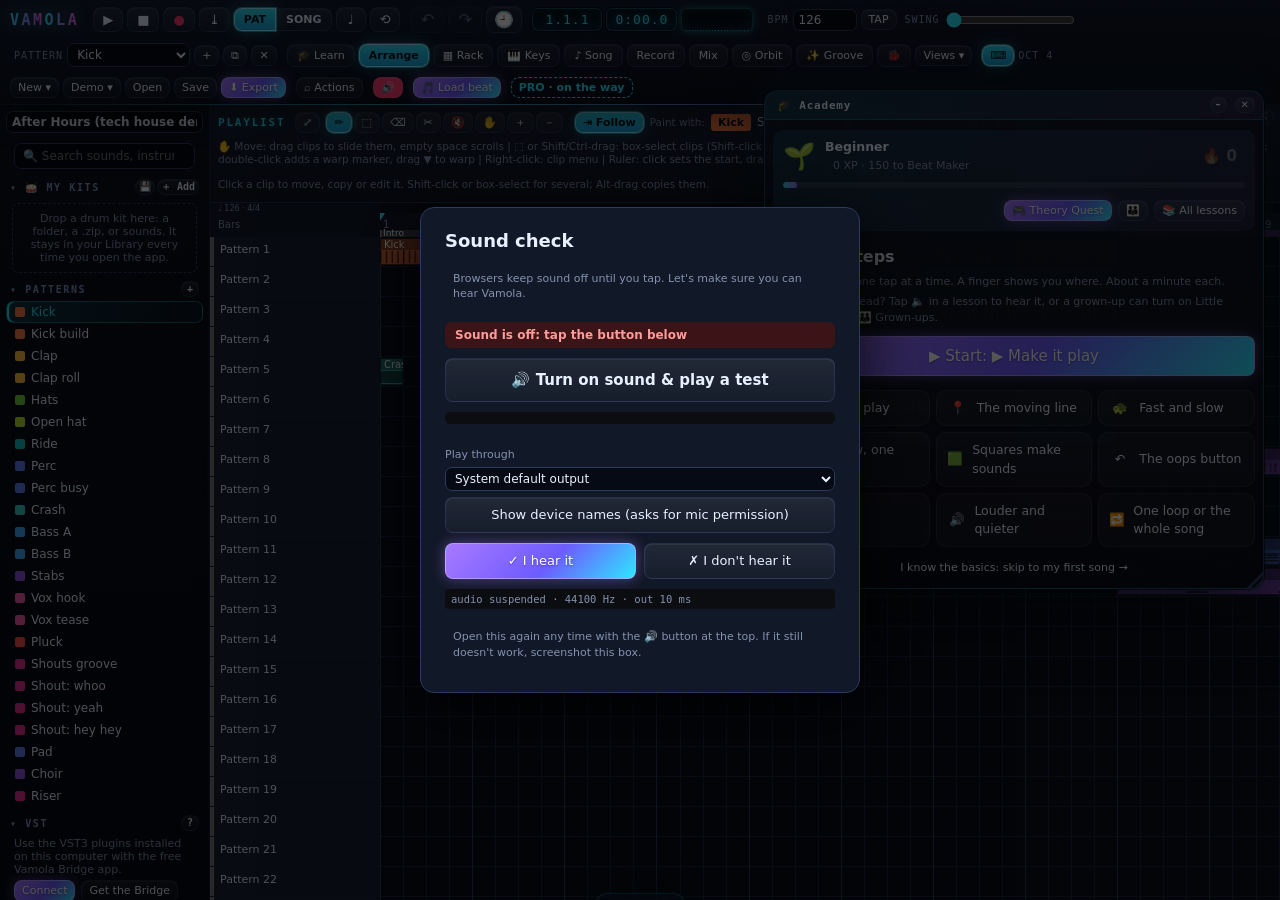
==== commit 563ff1a6: "Publish build 177cf0b" ====
--- a/index.html
+++ b/index.html
@@ -14,7 +14,7 @@
     <link rel="apple-touch-icon" href="./apple-touch-icon.png" />
     <title>Vamola</title>
     <link rel="icon" type="image/svg+xml" href="./icon.svg" />
-    <script type="module" crossorigin src="./assets/index-B8kXOvqQ.js"></script>
+    <script type="module" crossorigin src="./assets/index-BcckD6Ux.js"></script>
     <link rel="stylesheet" crossorigin href="./assets/index-B7cnoEi5.css">
   </head>
   <body>
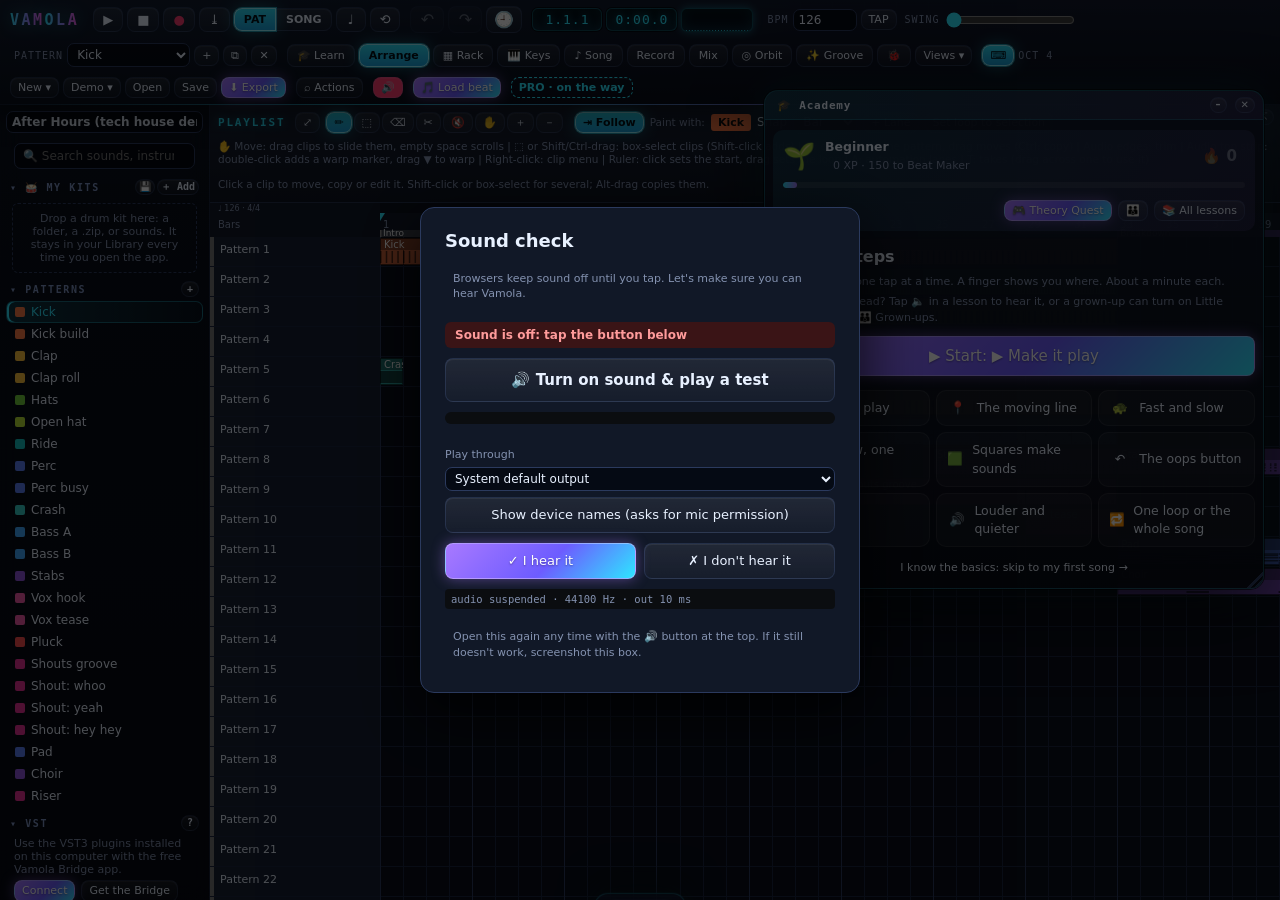
==== commit c7558ec4: "Publish build cf8197a" ====
--- a/index.html
+++ b/index.html
@@ -14,7 +14,7 @@
     <link rel="apple-touch-icon" href="./apple-touch-icon.png" />
     <title>Vamola</title>
     <link rel="icon" type="image/svg+xml" href="./icon.svg" />
-    <script type="module" crossorigin src="./assets/index-BcckD6Ux.js"></script>
+    <script type="module" crossorigin src="./assets/index-BfO7sJZt.js"></script>
     <link rel="stylesheet" crossorigin href="./assets/index-B7cnoEi5.css">
   </head>
   <body>
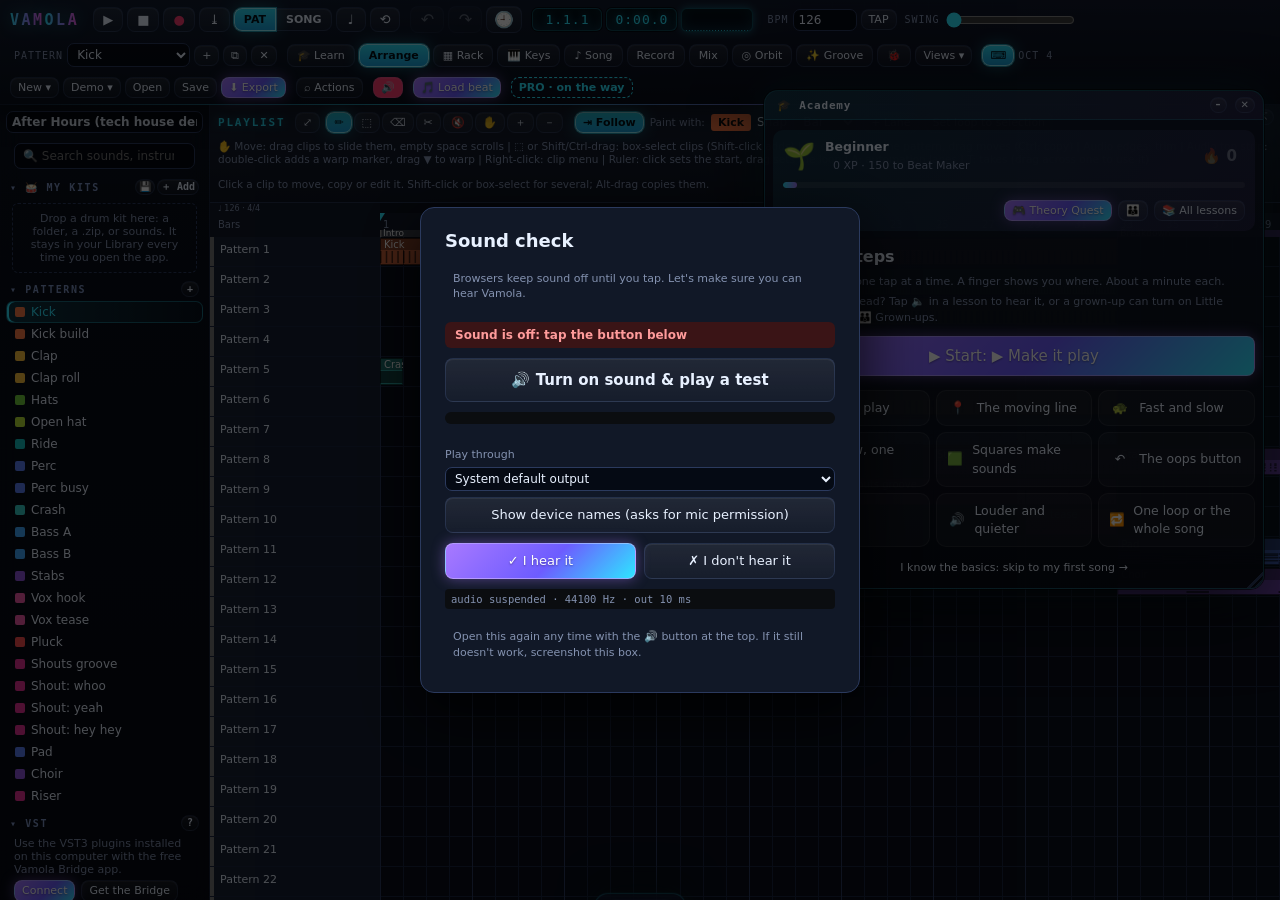
==== commit c903a640: "Publish build d45b3af" ====
--- a/index.html
+++ b/index.html
@@ -14,8 +14,8 @@
     <link rel="apple-touch-icon" href="./apple-touch-icon.png" />
     <title>Vamola</title>
     <link rel="icon" type="image/svg+xml" href="./icon.svg" />
-    <script type="module" crossorigin src="./assets/index-BfO7sJZt.js"></script>
-    <link rel="stylesheet" crossorigin href="./assets/index-B7cnoEi5.css">
+    <script type="module" crossorigin src="./assets/index-C9-r1639.js"></script>
+    <link rel="stylesheet" crossorigin href="./assets/index-0y7SfWCe.css">
   </head>
   <body>
     <div id="app"></div>
--- a/assets/index-0y7SfWCe.css
+++ b/assets/index-0y7SfWCe.css
@@ -0,0 +1 @@
+:root{--bg-0:#0f1013;--bg-1:#16181d;--bg-2:#1c1f25;--bg-3:#23262e;--bg-4:#2c3039;--bg-5:#383d48;--text:#e4e6eb;--text-dim:#8d93a0;--accent:#ff8a3d;--accent-2:#36cfc9;--playhead:#7ee787;--roll-white:#20232a;--roll-black:#1a1c22;--line:#2f333c;--line-strong:#454b57;--line-faint:#262930;--danger:#e5484d;--key-white:#e8e8ea;--key-black:#1b1d22;--radius:4px;color:var(--text);font-family:Inter,Segoe UI,system-ui,-apple-system,sans-serif;font-size:12px}*{box-sizing:border-box}html,body{background:var(--bg-0);height:100%;margin:0;overflow:hidden}#app{flex-direction:column;height:100%;display:flex}[hidden]{display:none!important}button,select,input{font:inherit;color:inherit}.btn{background:var(--bg-4);border-radius:var(--radius);cursor:pointer;white-space:nowrap;border:1px solid #0006;padding:4px 9px;line-height:1.2}.btn:hover{background:var(--bg-5)}.btn.on{background:var(--accent);color:#111}.btn.small{padding:3px 7px;font-size:11px}.btn.tiny{padding:1px 5px;font-size:10px}.btn.ghost{background:0 0;border-color:#0000}.btn.accent{background:var(--accent-2);color:#04201f}select,input.num,input.name-input,input.scene-name,input.project-name{background:var(--bg-1);border:1px solid var(--line-strong);border-radius:var(--radius);padding:3px 5px}input.num{width:64px}.toolbar{background:linear-gradient(#2a2e36,#20232a);border-bottom:1px solid #000;flex-wrap:wrap;align-items:center;gap:10px;padding:6px 10px;display:flex}.brand{letter-spacing:.5px;margin-right:4px;font-size:15px;font-weight:800}.brand-fl{color:var(--accent)}.brand-ab{color:var(--accent-2)}.group{align-items:center;gap:4px;display:flex}.group label{color:var(--text-dim);margin-left:4px}.transport .btn{min-width:30px;font-size:13px}.btn.play.on{background:var(--playhead)}.btn.rec{color:var(--danger)}.btn.rec.on{background:var(--danger);color:#fff}.seg{display:flex}.seg .btn{border-radius:0;font-size:11px;font-weight:700}.seg .btn:first-child{border-radius:var(--radius) 0 0 var(--radius)}.seg .btn:last-child{border-radius:0 var(--radius) var(--radius) 0}.lcd{color:#9ff0b0;border-radius:var(--radius);text-align:center;background:#0b0d0f;border:1px solid #000;min-width:70px;padding:3px 8px;font-family:JetBrains Mono,ui-monospace,Menlo,Consolas,monospace;font-size:13px}.scope{border-radius:var(--radius);background:#0b0d0f;border:1px solid #000;width:72px;height:24px}body.phone .scope{display:none}.views .btn{font-size:11px}.oct{color:var(--text-dim);font-size:11px}.status{color:var(--text-dim);text-align:right;flex:1;min-width:120px;font-size:11px}.body{flex:1;min-height:0;display:flex}.browser{background:var(--bg-1);border-right:1px solid #000;flex:none;width:210px;padding:6px;overflow-y:auto}.center{flex-direction:column;flex:1;min-width:0;display:flex}.main{flex:1;min-height:0;position:relative}.view{background:var(--bg-2);flex-direction:column;display:flex;position:absolute;inset:0}.bottom-area{height:var(--bottom-h,300px);background:var(--bg-1);border-top:2px solid #000;flex:none;position:relative;overflow:hidden}.bottom{height:100%;overflow:auto}.project-name{width:100%;margin-bottom:6px;font-weight:600}.br-section{margin-bottom:4px}.br-head{color:var(--text-dim);text-transform:uppercase;letter-spacing:.6px;cursor:pointer;-webkit-user-select:none;user-select:none;justify-content:space-between;align-items:center;padding:4px;font-size:10px;font-weight:700;display:flex}.br-item{border-radius:var(--radius);cursor:pointer;white-space:nowrap;text-overflow:ellipsis;align-items:center;gap:6px;padding:3px 8px;display:flex;overflow:hidden}.br-item:hover{background:var(--bg-3)}.br-item.sel{background:var(--bg-4);color:var(--accent)}.br-empty,.dim{color:var(--text-dim);padding:2px 8px;font-size:11px}.swatch{border-radius:2px;flex:none;width:10px;height:10px}.br-help{border-top:1px solid var(--line);color:var(--text-dim);margin-top:10px;padding:8px;font-size:10.5px;line-height:1.6}.br-help b{color:var(--text)}.rack-head,.roll-head,.dev-title-bar{background:var(--bg-3);border-bottom:1px solid #000;flex-wrap:wrap;align-items:center;gap:6px;padding:5px 8px;display:flex}.title{margin-right:4px;font-weight:700}.hint{color:var(--text-dim);font-size:10.5px}.pat-chip{color:#111;border-radius:3px;padding:2px 7px;font-size:11px;font-weight:700}.empty{color:var(--text-dim);padding:24px}.view.rack.drop{outline:2px dashed var(--accent);outline-offset:-4px}.rack-body{flex:1;padding:6px;overflow:auto}.rack-row{border-radius:var(--radius);align-items:center;gap:6px;padding:3px 4px;display:flex}.rack-row.sel{background:#ffffff0a}.rack-row .knob-label,.rack-row .knob-value{display:none}.led{cursor:pointer;background:#333;border:1px solid #000;border-radius:50%;flex:none;width:10px;height:10px}.led.on{background:#7ee787;box-shadow:0 0 6px #7ee787aa}.chan-name{background:var(--bg-4);border-left:4px solid var(--c);border-radius:var(--radius);cursor:pointer;white-space:nowrap;text-overflow:ellipsis;flex:none;width:120px;padding:5px 8px;overflow:hidden}.rack-row.sel .chan-name{background:var(--bg-5);color:var(--accent)}.steps{gap:2px;display:flex}.step{cursor:pointer;border:1px solid #0008;border-radius:3px;width:22px;height:26px}.step.g0{background:#3a3f4a}.step.g1{background:#4a3a3a}.step:nth-child(4n+1){margin-left:3px}.step.on{background:var(--c)}.step.now{outline-offset:-2px;outline:2px solid #fffc}.mini-roll{border-radius:var(--radius);cursor:pointer;background:#0d0f12;padding:2px}.mini-roll canvas{width:512px;height:22px;display:block}.toolbar .history .btn{min-width:34px;font-size:16px}.toolbar .history .btn:disabled{opacity:.35;cursor:default}.cslot-follow{opacity:.85;margin-left:auto;padding-right:4px;font-size:9px}.scene-info{color:var(--text-dim);white-space:nowrap;font-size:10px}.follow-edit .row{flex-wrap:wrap;align-items:center;gap:8px}.tempo-map .row{flex-wrap:wrap;align-items:center;gap:10px}.tempo-map b{min-width:52px}.device.midifx{border-top-color:#c58cff}.mfx-chain{flex-wrap:wrap;gap:8px;display:flex}.mfx{background:var(--bg-3);border:1px solid var(--line);border-radius:6px;min-width:200px;padding:4px 8px 8px}.mfx.off{opacity:.5}.mfx-controls{flex-wrap:wrap;align-items:center;gap:8px}.device.macros{border-top-color:#5ee0c0}.device.macros .knobs{gap:10px}.macro{flex-direction:column;align-items:center;gap:3px;display:flex}.macro .tiny{padding:1px 5px;font-size:9px}.macro-map .row{flex-wrap:wrap;align-items:center;gap:8px}.macro-map b{min-width:160px;font-weight:600}.capture.ready{color:var(--accent)}.riff-row{flex-wrap:wrap;align-items:center;gap:12px}.groove-ctl{align-items:center;gap:4px;display:inline-flex}.strip-slots{border-radius:4px;flex-direction:column;flex:none;gap:2px;width:100%;max-height:90px;padding:1px;display:flex;overflow-y:auto}.strip-slots.drop-here{outline:2px dashed #5ee0c0}.slot{cursor:pointer;-webkit-user-select:none;user-select:none;background:#ffffff12;border-radius:3px;flex:none;align-items:center;gap:4px;height:20px;padding:0 4px;font-size:10px;display:flex}.slot:hover{background:#fff2}.slot.off .slot-name{color:var(--text-dim);text-decoration:line-through}.slot.drop-here{box-shadow:inset 0 2px #5ee0c0}.slot .led{flex:none;width:7px;height:7px}.slot-name{white-space:nowrap;text-overflow:ellipsis;flex:1;min-width:0;overflow:hidden}.slot-x{opacity:0;color:var(--text-dim);padding:0 2px}.slot:hover .slot-x{opacity:1}.slot.inst{background:#ffb34738;font-weight:600}.slot.empty{color:var(--text-dim);border:1px dashed var(--line);background:0 0;justify-content:center}.slot.empty:hover{color:var(--text);border-color:#5ee0c0}body:not(.phone) .bottom-area:has(>.mixer-wrap:not([hidden])){height:max(var(--bottom-h,300px), 340px)}body:not(.phone) .bottom-area{max-height:max(160px,100% - 240px)}.mixer .strip{overflow:hidden auto}.fx-window{background:var(--bg-2);border:1px solid #000;border-radius:10px;flex-direction:column;min-width:min(300px,100vw - 16px);max-width:min(720px,100vw - 16px);max-height:calc(100vh - 16px);display:flex;position:fixed;overflow:hidden;box-shadow:0 18px 50px #000a}.fx-window.flash{box-shadow:0 0 0 2px #5ee0c0,0 18px 50px #000a}.fxw-bar{touch-action:none;background:var(--bg-3);cursor:grab;border-bottom:1px solid #000;align-items:center;gap:8px;padding:6px 8px 6px 12px;display:flex}.fxw-title{white-space:nowrap;text-overflow:ellipsis;flex:1;font-size:12px;font-weight:700;overflow:hidden}.fxw-body{padding:6px;overflow:auto}.fxw-body .device{border-top-width:2px;margin:0}body.phone .fx-window{border-radius:14px 14px 0 0;max-width:none;max-height:60vh;bottom:64px;width:auto!important;height:auto!important;top:auto!important;left:0!important;right:0!important}.fxw-chain{flex-wrap:wrap;align-items:center;gap:4px;padding:8px 4px 2px;display:flex}.fxw-slot{padding:3px 8px;font-size:11px}.fxw-slot.off{opacity:.6;text-decoration:line-through}.chain.drop-here,.chan-name.drop-here{outline:2px dashed #5ee0c0}.fx-sounds{flex-wrap:wrap;gap:6px;display:flex}.fx-sound{background:color-mix(in srgb, #5ee0c0 18%, var(--bg-3));border:1px solid #5ee0c080;border-radius:999px;padding:8px 14px;font-weight:600}.clip-view{height:100%;min-height:0;display:flex}.clip-box{background:var(--bg-2);border-right:1px solid #000;flex-direction:column;flex:none;gap:6px;width:230px;padding:8px 10px;font-size:12px;display:flex;overflow-y:auto}.clip-title{align-items:center;gap:6px;font-weight:700;display:flex}.clip-title input{flex:1;min-width:0;font-weight:700}.clip-swatch{border-radius:3px;flex:none;width:12px;height:22px}.clip-field{align-items:center;gap:6px;display:flex}.clip-field>span:first-child{color:var(--text-dim);flex:1}.clip-tools{flex-wrap:wrap;gap:4px}.clip-main{flex-direction:column;flex:1;min-width:0;display:flex}.clip-tabs{border-bottom:1px solid #000;align-items:center;gap:4px;padding:4px 8px;display:flex}.clip-editor{flex-direction:column;flex:1;min-height:0;display:flex;overflow:auto}.clip-editor[hidden]{display:none}.clip-roll .roll-wrap{flex:1;min-height:0}.clip-wave{flex:1;width:100%;min-height:0;display:block}body.phone .clip-view{flex-direction:column}body.phone .clip-box{border-bottom:1px solid #000;border-right:none;width:auto;max-height:40%}.rec-next{background:var(--bg-3);border:1px solid var(--line);z-index:3;border-radius:10px;flex-wrap:wrap;align-items:center;gap:10px;margin-bottom:10px;padding:10px 12px;display:flex;position:sticky;top:0}.rec-next>span{flex:1;min-width:160px}.rec-next .rec-go{color:#fff;background:#e5484d;border:none;border-radius:999px;padding:10px 22px;font-size:17px;font-weight:700}.rec-next .rec-go.stop{background:var(--bg-4);color:var(--text)}.rec-live{color:#ff6b6f}.clip-move{flex-wrap:wrap;align-items:center;gap:4px;display:inline-flex}body.no-browser .browser{display:none}.bottom-grip{cursor:ns-resize;z-index:5;height:8px;position:absolute;top:-4px;left:0;right:0}body.phone .bottom-grip{display:none}.shortcut-list{flex-direction:column;gap:2px;max-height:60vh;display:flex;overflow-y:auto}.shortcut{align-items:center;gap:8px}.shortcut-label{flex:1;min-width:0}.shortcut-keys{background:var(--bg-3);border:1px solid var(--line);text-align:center;border-radius:4px;min-width:90px;padding:2px 6px;font-family:ui-monospace,monospace;font-size:12px}.shortcut-keys.changed{border-color:var(--accent)}.layout-list .row{flex-wrap:wrap;align-items:center;gap:8px}.rack-grid{gap:4px;max-width:360px;margin:6px 0;display:grid}.pad-row{grid-template-columns:repeat(4,1fr);gap:4px;display:grid}.rack-pad{aspect-ratio:1.3;background:var(--bg-3);border:1px solid var(--line);color:var(--text);text-align:left;border-radius:6px;flex-direction:column;justify-content:space-between;align-items:flex-start;padding:5px 6px;display:flex;overflow:hidden}.rack-pad b{white-space:nowrap;text-overflow:ellipsis;max-width:100%;font-size:11px;font-weight:600;overflow:hidden}.rack-pad span{color:var(--text-dim);font-size:9px}.rack-pad.empty{opacity:.55}.rack-pad.on{background:color-mix(in srgb, #ffb347 18%, var(--bg-3));border-color:#ffb347;box-shadow:inset 0 0 0 1px #ffb347}.rack-pad:active{background:color-mix(in srgb, #ffb347 40%, var(--bg-3))}.rack-edit{flex-direction:column;gap:6px;max-width:520px;display:flex}.rack-steps{grid-template-columns:repeat(16,1fr);gap:2px;max-width:520px;display:grid}.rack-step{background:var(--bg-3);border:1px solid var(--line);border-radius:3px;min-width:0;height:22px;padding:0}.rack-step.beat{background:var(--bg-4)}.rack-step.on{background:#ffb347;border-color:#ffb347}select.strip-out{width:100%;margin-top:3px;padding:2px;font-size:10px}.row.sidechain{gap:6px;padding:2px 8px 6px}.row.sidechain select{flex:1;min-width:0}.btn.add-fx{width:100%;margin-top:2px}.strip-fx{cursor:pointer}.fx-grid{grid-template-columns:repeat(auto-fill,minmax(150px,1fr));gap:6px;display:grid}.fx-pick{text-align:left;background:var(--bg-3);color:var(--text);border:1px solid var(--line);cursor:pointer;font:inherit;border-radius:8px;flex-direction:column;align-items:flex-start;gap:2px;padding:10px;display:flex}.fx-pick:hover,.fx-pick:active{border-color:var(--accent)}.fx-pick span{color:var(--text-dim);font-size:12px}.fx-group{text-transform:uppercase;letter-spacing:.6px;color:var(--text-dim);margin:12px 0 6px;font-size:12px}body.phone .btn.add-fx{padding:8px 0;font-size:14px}body.phone .fx-grid{grid-template-columns:1fr 1fr}.key-bar{background:var(--bg-2);border-bottom:1px solid #000;flex-direction:column;gap:4px;padding:5px 8px;display:flex}.key-bar[hidden]{display:none}.key-row{flex-wrap:wrap;align-items:center;gap:4px;display:flex}.key-label{text-transform:uppercase;letter-spacing:.5px;width:46px;color:var(--text-dim);font-size:11px}.key-toggle{align-items:center;gap:3px;margin-left:6px;font-size:12px;display:inline-flex}.btn.chord-pad{min-width:64px;font-weight:600}.key-chip{white-space:nowrap}body.phone .key-row.chords{flex-wrap:nowrap;overflow-x:auto}body.phone .btn.chord-pad{min-width:72px;padding:8px 6px}.tk.out{opacity:.35}.roll-wrap{flex:1;min-height:0;position:relative}.roll-canvas{touch-action:none;width:100%;height:100%;display:block;position:absolute;inset:0}.view.session{overflow:auto}.sess-grid{padding:8px;overflow:auto}.sess-row{gap:3px;margin-bottom:3px;display:flex}.sess-track,.cslot,.slot-stop-btn{flex:none;width:118px}.sess-track{background:var(--bg-4);border-top:3px solid var(--c);cursor:pointer;border-radius:var(--radius);white-space:nowrap;text-overflow:ellipsis;padding:5px 6px;font-weight:600;overflow:hidden}.sess-track.sel{color:var(--accent)}.sess-scene-head{width:220px;color:var(--text-dim);padding:5px 6px}.cslot{border-radius:var(--radius);cursor:pointer;align-items:center;gap:5px;height:28px;padding:0 6px;display:flex;position:relative;overflow:hidden}.cslot.empty{background:var(--bg-3);justify-content:center}.cslot-stop{color:#555;font-size:9px}.cslot.empty:hover .cslot-stop{color:var(--text-dim)}.cslot.clip{background:color-mix(in srgb, var(--c) 55%, #1a1a1a);color:#fff}.cslot.clip.silent{background:color-mix(in srgb, var(--c) 20%, #1a1a1a);color:#ccc}.cslot.clip.playing{background:var(--c);color:#111;font-weight:700}.cslot.clip.queued .cslot-play{animation:.25s steps(2,end) infinite blink}@keyframes blink{50%{opacity:.2}}.cslot-name{white-space:nowrap;text-overflow:ellipsis;overflow:hidden}.cslot-progress{background:#fff;width:0;height:3px;position:absolute;bottom:0;left:0}.scene{align-items:center;gap:4px;width:220px;display:flex}.scene-name{flex:1;min-width:0}.scene-launch{background:var(--bg-5)}.slot-stop-btn{font-size:10px}.slot-stop-btn.on{background:var(--danger)}.mixer{align-items:stretch;gap:3px;height:100%;padding:6px;display:flex}.strip{width:var(--strip-w,100px);background:var(--bg-3);border-radius:var(--radius);border:1px solid #0000;flex-direction:column;flex:none;align-items:center;gap:4px;padding:4px 3px;display:flex;position:relative}.strip.sel{border-color:var(--accent)}.strip.bus{background:var(--bg-4)}.strip-gap{flex:none;width:10px}.strip-name{text-align:center;border-top:3px solid var(--c);white-space:nowrap;text-overflow:ellipsis;cursor:pointer;width:100%;padding:3px 2px;font-weight:600;overflow:hidden}.strip-fx{flex-direction:column;gap:1px;width:100%;height:34px;display:flex;overflow:hidden}.fx-chip{white-space:nowrap;background:#ffffff14;border-radius:2px;padding:1px 4px;font-size:9px;overflow:hidden}.fx-chip.off{color:var(--text-dim);background:0 0}.strip-sends{gap:2px;display:flex}.strip-sends .knob-value{display:none}.strip-fader{flex:1;align-items:flex-end;gap:4px;min-height:0;display:flex}.db{color:var(--text-dim);font-family:ui-monospace,monospace;font-size:10px}.strip-btns{gap:2px;display:flex}.strip-btns .btn{padding:2px 6px;font-size:10px}.btn.mute.on{background:#f5a524}.btn.solo.on{color:#fff;background:#3b82f6}.btn.arm{color:var(--danger)}.btn.arm.on{background:var(--danger);color:#fff}.fader{cursor:ns-resize;touch-action:none;background:#0b0d10;border-radius:7px;width:14px;position:relative}.fader-fill{background:var(--accent-2);border-radius:2px;position:absolute;bottom:0;left:5px;right:5px}.fader-thumb{background:linear-gradient(#e6e6e6,#9a9a9a);border-radius:2px;width:26px;height:12px;position:absolute;left:-6px;box-shadow:0 1px 3px #000}.meter{background:#0b0d10;border-radius:2px;width:6px;height:120px;position:relative;overflow:hidden}.meter-fill{background:linear-gradient(#f85149 0%,#e3b341 15%,#3fb950 30% 100%) bottom/100% 120px;position:absolute;bottom:0;left:0;right:0}.meter-fill.clip{box-shadow:inset 0 3px #f85149}.knob{-webkit-user-select:none;user-select:none;flex-direction:column;align-items:center;min-width:40px;display:flex}.knob svg{cursor:ns-resize;touch-action:none;overflow:visible}.knob-track{fill:none;stroke:#0b0d10;stroke-width:4px;stroke-linecap:round}.knob-val{fill:none;stroke:var(--accent-2);stroke-width:4px;stroke-linecap:round}.knob-dot{fill:#fff}.knob-label{color:var(--text-dim);white-space:nowrap;font-size:9.5px}.knob-value{font-family:ui-monospace,monospace;font-size:9.5px}.chain{align-items:stretch;gap:6px;padding:8px;display:flex;overflow-x:auto}.device{background:var(--bg-3);border:1px solid #000;border-radius:6px;flex-direction:column;flex:none;gap:6px;min-width:160px;padding:6px 8px;display:flex}.device.inst{border-top:3px solid #ffb347;max-width:560px}.device.off{opacity:.55}.device.add{border-style:dashed;border-color:var(--line-strong);background:0 0;justify-content:flex-start;max-width:200px}.dev-head{align-items:center;gap:5px;font-weight:700;display:flex}.dev-title{flex:1}.dev-note{color:var(--text-dim);max-width:260px;font-size:11px;line-height:1.5}.knobs{flex-wrap:wrap;gap:6px 8px;display:flex}.row{flex-wrap:wrap;align-items:center;gap:6px;display:flex}.row label{color:var(--text-dim)}.wave{border-radius:var(--radius);background:#0b0d10;width:300px;height:48px}.sample-name{font-weight:600}.menu{z-index:500;background:var(--bg-4);border:1px solid #000;border-radius:6px;min-width:170px;max-height:70vh;padding:4px 0;position:fixed;overflow-y:auto;box-shadow:0 8px 24px #0009}.menu-item{cursor:pointer;padding:5px 14px}.menu-item:hover{background:var(--accent);color:#111}.menu-item.danger{color:#ff7b7b}.menu-item.disabled{opacity:.4;pointer-events:none}.menu-sep{background:var(--line-strong);height:1px;margin:4px 0}::-webkit-scrollbar{width:10px;height:10px}::-webkit-scrollbar-thumb{background:var(--bg-5);border-radius:5px}::-webkit-scrollbar-track{background:0 0}@media (width<=900px){.browser{display:none}.bottom-area{height:240px}}.plugin-body{flex-direction:column;gap:6px;max-width:420px;display:flex}.readout{color:#b48cff;min-height:14px;font-family:ui-monospace,Menlo,Consolas,monospace;font-size:11px}.readout:empty{display:none}.tools{gap:2px;margin-right:6px;display:inline-flex}.btn.plan{background:var(--bg-5);color:var(--accent);font-weight:700}.btn.plan.pro{background:linear-gradient(90deg, var(--accent), #ffc53d);color:#111}.phone-only{display:none}.rec-studio{flex-wrap:wrap;gap:18px;padding:10px 14px;display:flex}.rec-col{flex-direction:column;flex:1;gap:8px;min-width:240px;max-width:360px;display:flex}.rec-col h3{text-transform:uppercase;letter-spacing:.6px;color:var(--text-dim);margin:0;font-size:12px}.rec-col.big{text-align:center;align-items:center}.in-meter{background:#0b0d10;border-radius:5px;height:10px;overflow:hidden}.in-meter-fill{background:linear-gradient(90deg,#3fb950,#e3b341 80%,#f85149);width:0;height:100%;transition:width 60ms linear}.in-meter-fill.hot{box-shadow:inset -4px 0 #f85149}.chain-toggles{flex-direction:column;gap:6px;display:flex}.rec-big{width:92px;height:92px;color:var(--danger);cursor:pointer;background:#3a1416;border:4px solid #000;border-radius:50%;font-size:40px;box-shadow:0 0 0 3px #e5484d44}.rec-big.on{background:var(--danger);color:#fff;animation:1s ease-in-out infinite pulse}@keyframes pulse{50%{box-shadow:0 0 0 10px #e5484d22}}.touch-keys{-webkit-user-select:none;user-select:none;touch-action:none;height:110px;margin:4px 0;display:flex}.tk{touch-action:none}.tk.w{background:linear-gradient(#f4f4f4,#d8d8d8);border:1px solid #222;border-radius:0 0 4px 4px;flex:none;width:30px;height:100%}.tk.b{z-index:1;background:linear-gradient(#333,#111);border-radius:0 0 3px 3px;flex:none;width:20px;height:62%;margin:0 -10px}.tk.down.w{background:var(--accent-2)}.tk.down.b{background:var(--accent)}.paywall-backdrop{z-index:600;background:#000a;justify-content:center;align-items:center;padding:16px;display:flex;position:fixed;inset:0}.paywall{background:var(--bg-3);border:1px solid var(--line-strong);border-radius:14px;flex-direction:column;gap:10px;width:100%;max-width:380px;padding:22px 24px;display:flex;box-shadow:0 20px 60px #000c}.paywall h2{margin:0;font-size:18px}.paywall ul{margin:0;padding-left:18px;line-height:1.7}.pw-badge{background:linear-gradient(90deg, var(--accent), #ffc53d);color:#111;border-radius:4px;align-self:flex-start;padding:2px 8px;font-size:11px;font-weight:800}.pw-price{color:var(--accent);font-size:22px;font-weight:800}.paywall .btn{padding:9px;font-size:13px}.pw-buy[disabled]{opacity:.55;cursor:not-allowed}.small{font-size:11px}.tabbar{display:none}body{touch-action:manipulation}body.phone .browser,body.phone .toolbar .views,body.phone .toolbar .file,body.phone .toolbar .patterns,body.phone .toolbar .edit,body.phone .toolbar .swing,body.phone .toolbar .status,body.phone .toolbar .lcd.time,body.phone .toolbar .brand-ab,body.phone .hint{display:none!important}body.phone .phone-only{display:inline-block}body.phone .toolbar{padding:6px 8px;padding-top:max(6px, env(safe-area-inset-top));gap:6px}body.phone .lcd{min-width:56px;font-size:12px}body.phone .bottom-area{border-top:none;flex:1;height:auto}body.phone .main[hidden]+.bottom-area{flex:1}body.phone .center{min-height:0}body.phone .tabbar{background:var(--bg-1);padding-bottom:env(safe-area-inset-bottom);border-top:1px solid #000;display:flex}.tab{color:var(--text-dim);background:0 0;border:none;flex-direction:column;flex:1;align-items:center;gap:2px;padding:6px 0 7px;font-size:10px;display:flex}.tab-icon{font-size:17px;line-height:1}.tab.on{color:var(--accent)}body.phone .btn{min-width:32px;min-height:32px}body.phone .key-row .btn{min-width:0}body.phone select,body.phone input.num,body.phone .name-input{min-height:32px}body.phone .fxw-bar .btn{min-width:44px;min-height:38px;font-size:15px}body.phone .gg-lock{min-width:32px;min-height:32px}body.phone .rack-row .knob,body.phone .rack-row .led{display:none}body.phone .chan-name{width:76px;padding:7px 6px}body.phone .step{width:19px;height:30px}body.phone .rec-studio{flex-direction:column;padding:10px}body.phone .rec-col{max-width:none}body.phone .chain{flex-direction:column}body.phone .device{min-width:0}body.phone .mixer{overflow-x:auto}body.phone .sess-track,body.phone .cslot,body.phone .slot-stop-btn{width:92px}body.phone .scene{width:150px}.rec-col.big{align-items:stretch}.rec-col.big .rec-big{align-self:center}.touch-keys{justify-content:safe center;max-width:100%;overflow-x:auto}body.phone .brand{display:none}body.phone .tk.w{width:26px}.punch-timeline{background:var(--bg-2);border:1px solid var(--line);border-radius:10px;flex-direction:column;gap:8px;margin:10px 14px 0;padding:10px 12px;display:flex}.pt-top{flex-wrap:wrap;justify-content:space-between;align-items:center;gap:10px;display:flex}.pt-section{font-size:13px;font-weight:700}.pt-status{color:var(--text-dim);font-size:13px}.pt-status.pre{color:#ffc53d}.pt-status.rec{color:var(--danger);font-weight:700;animation:1s ease-in-out infinite pulse}.pt-ruler{flex-direction:column;gap:4px;display:flex}.pt-cells,.pt-lane{border-radius:6px;min-height:30px;display:flex;position:relative;overflow:hidden}.pt-cells{background:var(--bg-3)}.pt-cell{border:0;border-right:1px solid var(--line);min-width:0;color:var(--text-dim);cursor:pointer;background:0 0;flex:1 1 0;padding:6px 0;font-size:12px}.pt-cell:last-child{border-right:0}.pt-cell.in{color:#ffc53d;background:#ffc53d33;font-weight:700}.pt-cell.now{color:var(--text);background:var(--bg-5)}.pt-lane{touch-action:pan-y;background:#0b0d10;height:44px}.pt-take{pointer-events:none;background:linear-gradient(#3fb950,#238636);border-radius:4px;min-width:3px;position:absolute;top:6px;bottom:6px}.pt-range{pointer-events:none;background:#ffc53d1f;position:absolute;top:0;bottom:0}.pt-mark{pointer-events:none;width:2px;margin-left:-1px;position:absolute;top:0;bottom:0}.pt-mark.in{background:#ffc53d}.pt-mark.out{background:#e5484d}.pt-head{pointer-events:none;background:#fff;width:2px;margin-left:-1px;transition:left 60ms linear;position:absolute;top:0;bottom:0;box-shadow:0 0 6px #fff9}.pt-rows{flex-direction:column;gap:2px;max-height:260px;display:flex;overflow-y:auto}.pt-row{background:var(--bg-3);border-radius:6px;grid-template-columns:28px 1fr auto auto;align-items:center;gap:8px;padding:4px 8px;font-size:13px;display:grid}.pt-row.now{background:#ffc53d22;outline:1px solid #ffc53d88}.pt-num{color:var(--text-dim);font-variant-numeric:tabular-nums}.pt-line{text-overflow:ellipsis;white-space:nowrap;overflow:hidden}.pt-count{white-space:nowrap;font-size:12px}.pt-empty{font-size:13px}body.phone .pt-row{grid-template-columns:24px 1fr auto}body.phone .pt-row .pt-count{display:none}body.phone .punch-timeline{margin:8px 10px 0}body.phone .pt-cell{font-size:11px}.beat-drop{border:2px dashed var(--line-strong);border-radius:8px;flex-direction:column;gap:2px;padding:10px 12px;display:flex}.beat-name{color:#ffc53d;white-space:nowrap;text-overflow:ellipsis;font-weight:700;overflow:hidden}.takes{flex-direction:column;gap:3px;max-height:160px;display:flex;overflow-y:auto}.take{background:var(--bg-3);border-radius:var(--radius);align-items:center;gap:4px;padding:3px 6px;display:flex}.take span{flex:1}.row.centered{justify-content:center}.small-lcd{min-width:60px;font-size:12px}.btn.redo{background:var(--bg-5);align-self:center}body.phone .rec-col.big{order:1}body.phone .rec-col:last-child:not(.big),body.phone .rec-col:nth-child(2){order:2}.soundcheck{max-width:440px;max-height:calc(100vh - 32px);overflow-y:auto}.sc-state{border-radius:6px;padding:6px 10px;font-weight:700}.sc-state.ok{color:#7ee787;background:#12361f}.sc-state.off{color:#ff9b9b;background:#3a1416}.btn.sc-big{background:var(--accent);color:#111;padding:12px;font-size:15px;font-weight:700}.sc-meter{background:#0b0d10;border-radius:6px;height:12px;overflow:hidden}.sc-meter-fill{background:linear-gradient(90deg,#3fb950,#e3b341 80%,#f85149);width:0;height:100%}.sc-outputs{flex-direction:column;gap:6px;display:flex}.sc-outputs select{width:100%}.sc-label{color:var(--text-dim);font-size:11px}.sc-answer{gap:8px;display:flex}.sc-answer .btn{flex:1}.sc-help ol{margin:6px 0 0;padding-left:18px;line-height:1.6}.btn.sound.off{background:var(--danger);animation:1s steps(2,end) infinite blink}.sc-diag{color:var(--text-dim);background:#0b0d10;border-radius:4px;padding:4px 6px;font-family:ui-monospace,Menlo,Consolas,monospace;font-size:10.5px}.view.song{overflow:hidden}.song-head .btn.mark:not([disabled]){background:var(--accent);color:#111;font-weight:700}.song-head .btn[disabled]{opacity:.45}.overview{background:#0b0d10;border-radius:6px;flex:none;height:30px;margin:6px 10px 2px;position:relative;overflow:hidden}.ov-sec{background:color-mix(in srgb, var(--c) 45%, #15171c);cursor:pointer;border-right:1px solid #0b0d10;position:absolute;top:0;bottom:0;overflow:hidden}.ov-sec span{white-space:nowrap;padding:0 4px;font-size:10px;font-weight:700;line-height:30px}.ov-playhead{background:var(--playhead);pointer-events:none;width:2px;position:absolute;top:0;bottom:0}.song-body{-webkit-overflow-scrolling:touch;flex-direction:column;flex:1;gap:10px;width:100%;max-width:760px;margin:0 auto;padding:8px 10px 40px;display:flex;overflow-y:auto}.scard{background:var(--bg-3);border-left:5px solid var(--c);border-radius:12px;flex-direction:column;gap:8px;padding:10px 12px;scroll-margin-top:8px;display:flex}.scard.now{box-shadow:0 0 0 2px var(--c)}.scard-head{align-items:center;gap:6px;display:flex}.scard-name{color:var(--c);cursor:pointer;text-align:left;background:0 0;border:none;padding:0;font-size:17px;font-weight:800}.scard-bars{color:var(--text-dim);flex:1;font-size:11px}.scard-head .btn.tiny{min-width:30px;min-height:28px;font-size:14px}.scard-actions{flex-wrap:wrap;gap:6px;display:flex}.btn.rec-section{color:#ff8a8a;background:#3a1416}.lyrics{width:100%;color:var(--text);border:1px solid var(--line-strong);resize:vertical;background:#0f1115;border-radius:8px;padding:8px 10px;font:15px/1.6 Inter,system-ui,sans-serif}.lyrics-preview{color:var(--text-dim);white-space:nowrap;text-overflow:ellipsis;cursor:pointer;font-style:italic;overflow:hidden}.trows{flex-direction:column;gap:4px;display:flex}.trow{align-items:center;gap:8px;min-height:34px;display:flex}.trow.muted .trow-name{opacity:.5}.trow-name{background:var(--bg-4);border:none;border-left:3px solid var(--c);color:var(--text);text-align:left;min-width:96px;font:inherit;cursor:pointer;border-radius:6px;padding:6px 8px}.trow-name.armed{color:#ff8a8a;font-weight:700}.trow-info{color:var(--text-dim);flex:1;font-size:11px}.trow-pat{min-width:120px;margin-left:auto}.switch{flex:none;width:44px;height:26px;position:relative}.switch input{opacity:0;width:0;height:0}.switch span{background:var(--bg-5);cursor:pointer;border-radius:13px;transition:background .15s;position:absolute;inset:0}.switch span:before{content:"";background:#fff;border-radius:50%;width:20px;height:20px;transition:transform .15s;position:absolute;top:3px;left:3px}.switch input:checked+span{background:#3fb950}.switch input:checked+span:before{transform:translate(18px)}.scard-add{border-top:1px dashed var(--line-strong);flex-wrap:wrap;gap:4px;padding-top:8px;display:flex}.song-empty{text-align:center;flex-direction:column;align-items:stretch;gap:12px;padding:24px 8px;display:flex}.song-empty h2{margin:0}.song-empty-row{flex-wrap:wrap;justify-content:center;gap:6px;display:flex}.song-empty .btn{padding:10px 14px}body.phone .hide-phone,body.phone .song-head .dim,body.phone .toolbar .tempo .btn{display:none}body.phone .toolbar .tempo input.num{width:54px}body.phone .toolbar .transport .btn{min-width:34px;padding:4px 7px}body.phone .song-head{gap:4px}.br-sub{color:var(--text-dim);text-transform:uppercase;letter-spacing:.5px;padding:4px 8px 0;font-size:10px}.plugin-body.vst{min-width:300px}.vst-search{background:var(--bg-1);border:1px solid var(--line-strong);border-radius:var(--radius);padding:4px 6px}.vst-params{flex-direction:column;gap:3px;max-height:190px;display:flex;overflow-y:auto}.vst-param{grid-template-columns:110px 1fr 46px;align-items:center;gap:6px;font-size:11px;display:grid}.vst-name{white-space:nowrap;text-overflow:ellipsis;overflow:hidden}.vst-val{color:var(--text-dim);text-align:right;font-family:ui-monospace,monospace}.studio-dialog{color:var(--text);background:var(--bg-2);border:1px solid var(--line-strong);border-radius:12px;width:min(760px,100vw - 24px);max-height:calc(100dvh - 28px);padding:0}.studio-dialog::backdrop{background:#000a}.studio-dialog[open]{flex-direction:column;display:flex;overflow:hidden}.studio-dialog .studio-body{flex:auto;min-height:0;overflow-y:auto}.studio-heading{background:var(--bg-3);z-index:1;justify-content:space-between;align-items:center;gap:12px;padding:14px 18px;display:flex;position:sticky;top:0}.studio-heading h2{margin:0;font-size:17px}.studio-body{overflow-wrap:anywhere;padding:14px 18px 20px}.studio-body p{line-height:1.55}.studio-field{justify-content:space-between;align-items:center;gap:12px;margin:12px 0;display:flex}.studio-body input[type=number]{width:110px}.studio-body input,.studio-body select{max-width:100%;padding:8px}.studio-body .row{flex-wrap:wrap;gap:8px;margin:10px 0}.studio-card{border:1px solid var(--line);background:var(--bg-3);border-radius:7px;margin:10px 0;padding:12px}.comp-wave{touch-action:none;cursor:crosshair;width:100%;height:64px;margin:10px 0;display:block}.command-search{box-sizing:border-box;width:100%;font-size:16px}.command-list{max-height:60dvh;margin-top:10px;overflow-y:auto}.command-list .command{text-align:left;white-space:normal;background:0 0;border:0;width:100%;height:auto;padding:12px;display:block}.command-list .command.selected{background:var(--bg-4);outline:1px solid var(--accent);outline-offset:-1px}.command kbd{float:right;opacity:.65;margin-left:12px;font-size:10px}@media (width<=760px){.studio-dialog{width:calc(100vw - 12px);max-height:calc(100dvh - 12px)}.studio-body{padding:12px}.action-search{display:inline-flex!important}}.pb-sections{flex-wrap:wrap;gap:8px;margin:6px 0;display:flex}.pb-section{border:1px solid color-mix(in srgb, var(--sec,#b48cff) 35%, transparent);border-top:2px solid var(--sec,#b48cff);border-radius:var(--radius);background:color-mix(in srgb, var(--sec,#b48cff) 6%, var(--bg-2));flex:220px;min-width:0;padding:4px 8px 8px}.pb-section h4{letter-spacing:.04em;text-transform:uppercase;color:var(--sec,#b48cff);margin:0 0 4px;font-size:11px}.pb-controls{flex-wrap:wrap;align-items:flex-end;gap:4px 6px;display:flex}.pb-menu{color:var(--text-dim,#aaa);flex-direction:column;gap:2px;max-width:150px;font-size:10px;display:flex}.pb-menu select{max-width:150px}.wt-views{flex-wrap:wrap;gap:8px;margin:6px 0;display:flex}.wt-panel{border:1px solid color-mix(in srgb, var(--wt) 30%, transparent);border-radius:var(--radius);background:#0d1117;flex-direction:column;flex:260px;gap:4px;min-width:0;padding:4px;display:flex}.wt-panel.idle{opacity:.55}.wt-panel.drop{outline:2px dashed var(--wt)}.wt-panel.drawing .wt-view{cursor:crosshair;outline:1px solid var(--wt)}.wt-bar{align-items:center;gap:4px;display:flex}.wt-name{text-overflow:ellipsis;white-space:nowrap;min-width:0;color:var(--wt);flex:1;font-size:11px;font-weight:600;overflow:hidden}.wt-bar .btn.on{background:var(--wt);color:#000}.wt-view{touch-action:none;border-radius:var(--radius);width:100%;min-width:0;height:120px}.wt-note{color:var(--text-dim);flex-basis:100%;font-size:10px}.fx-window:has(.pb-sections){width:min(880px,100vw - 16px);max-width:calc(100vw - 16px)}.fx-window[style*=width]{max-width:calc(100vw - 16px)}.fx-window .fxw-body{flex:1;min-height:0}.fxw-grip{cursor:nwse-resize;background:linear-gradient(135deg, transparent 50%, var(--line-strong) 50%, var(--line-strong) 60%, transparent 60%, transparent 70%, var(--line-strong) 70%, var(--line-strong) 80%, transparent 80%);z-index:4;touch-action:none;width:16px;height:16px;position:absolute;bottom:0;right:0}body.phone .fxw-grip{display:none}.device:has(.pb-sections){min-width:min(640px,92vw);max-width:900px}.plugin-body:has(.pb-sections){max-width:none}.fx-visual{background:linear-gradient(#82a0ff08 1px,#0000 1px) 0 0/100% 20px,radial-gradient(120% 140% at 50% 0,#0b1426,#03060c);border-radius:8px;width:100%;min-width:0;display:block;box-shadow:inset 0 0 0 1px #78a0ff24,inset 0 0 30px #2ee6ff0d}.device:has(>.fx-visual){min-width:min(380px,92vw)}.fxw-body .device:has(>.fx-visual){min-width:0}.fx-window:has(.fx-visual){width:min(540px,100vw - 16px)}.plug-peek{z-index:500;pointer-events:none;background:linear-gradient(#101728f7,#070b14fa);border:1px solid #2ee6ff4d;border-radius:12px;flex-direction:column;gap:6px;width:300px;padding:10px;animation:.14s ease-out peek-in;display:flex;position:fixed;box-shadow:0 18px 50px #0009,0 0 30px #2ee6ff1f}@keyframes peek-in{0%{opacity:0;transform:translate(-6px)}}.plug-peek .peek-head{align-items:center;gap:6px;display:flex}.plug-peek .peek-name{flex:1;font-size:13px;font-weight:700}.plug-peek .peek-tag{letter-spacing:1px;text-transform:uppercase;color:var(--accent);border:1px solid #2ee6ff66;border-radius:99px;padding:2px 6px;font-size:9px}.plug-peek .peek-tag.inst{color:var(--accent-2);border-color:#a879ff80}.plug-peek .peek-line{color:var(--text-dim);font-size:11px;line-height:1.35}.plug-peek .peek-hint{color:var(--text-dim);opacity:.8;font-size:10px}.plug-peek .fx-visual,.plug-peek .peek-art{height:120px}body.phone .plug-peek{display:none}.mixer-wrap{container:mixer/size}@container mixer (height<=400px){.strip-sends{display:none}.mixer .strip-slots{max-height:66px}}@container mixer (height<=300px){.mixer .strip-slots{max-height:44px}.mixer .strip .db,.mixer .strip-out{display:none}}.mixer .strip-fader .fader,.mixer .strip-fader .meter{align-self:stretch;min-height:40px;max-height:160px;height:auto!important}.dock-btn{z-index:5;opacity:.55;position:absolute;top:4px;right:6px}.dock-btn:hover{opacity:1}body.phone .dock-btn{display:none}.dock-window{background:var(--bg-2);border:1px solid var(--line-strong);border-radius:12px;flex-direction:column;min-width:320px;max-width:calc(100vw - 16px);min-height:180px;max-height:calc(100vh - 16px);display:flex;position:fixed;overflow:hidden;box-shadow:0 20px 60px #000b}.dock-window.flash{animation:.5s dock-flash}@keyframes dock-flash{30%{box-shadow:0 0 0 2px var(--accent), 0 20px 60px #000b}}.dock-bar{touch-action:none;background:var(--bg-3);cursor:grab;-webkit-user-select:none;user-select:none;border-bottom:1px solid #000;align-items:center;gap:8px;padding:5px 8px 5px 12px;display:flex}.dock-title{flex:1;font-size:11px;font-weight:700}.dock-body{flex:1;min-height:0;position:relative}.dock-body>.bottom{height:auto;position:absolute;inset:0}.dock-body>.view{position:absolute;inset:0}.fx-pads{background:var(--bg-2);border-bottom:1px solid #000;flex-wrap:wrap;align-items:center;gap:4px;padding:5px 8px;display:flex}.fx-pads-label{color:var(--accent);margin-right:4px;font-size:11px;font-weight:700}.fx-pad{min-width:74px}.orbit-wrap{background:radial-gradient(60% 70% at 50% 50%, #2ee6ff0f, transparent 70%), var(--bg-0);flex:1;min-height:0;position:relative;overflow:hidden}.orbit-canvas{touch-action:none;width:100%;height:100%;position:absolute;inset:0}.orbit-hint{color:var(--text-dim);white-space:nowrap;pointer-events:none;font-size:10px;position:absolute;bottom:10px;left:50%;transform:translate(-50%)}.orbit-card{-webkit-backdrop-filter:blur(10px);backdrop-filter:blur(10px);background:#0a0f1ce0;border:1px solid #2ee6ff47;border-radius:12px;flex-direction:column;gap:8px;width:min(300px,100% - 28px);max-height:calc(100% - 50px);padding:10px;display:flex;position:absolute;top:14px;overflow-y:auto;box-shadow:0 20px 50px #0000008c,0 0 30px #2ee6ff1a}.orbit-card-head{border-bottom:2px solid var(--c);align-items:center;gap:6px;padding-bottom:6px;display:flex}.orbit-card-head b{text-overflow:ellipsis;white-space:nowrap;flex:1;min-width:0;overflow:hidden}.orbit-dot{background:var(--c);width:10px;height:10px;box-shadow:0 0 10px var(--c);border-radius:50%}.orbit-sec{flex-direction:column;gap:4px;display:flex}.orbit-sec-title{letter-spacing:1.4px;text-transform:uppercase;color:var(--text-dim);font-size:9px}.orbit-mini{cursor:pointer;background:#03060ecc;border-radius:8px;width:100%;height:70px;box-shadow:inset 0 0 0 1px #78a0ff24}.orbit-fx{flex-wrap:wrap;gap:4px;display:flex}.orbit-mix{flex-flow:wrap;align-items:center}.orbit-mix .orbit-sec-title{flex-basis:100%}.orbit-mix input[type=range]{flex:1}.view.orbit{flex-direction:column;display:flex}.win-dock{z-index:450;border:1px solid var(--line-strong);-webkit-backdrop-filter:blur(14px);backdrop-filter:blur(14px);background:#141822d1;border-bottom:0;border-radius:14px 14px 0 0;align-items:flex-end;gap:6px;max-width:calc(100vw - 40px);padding:6px 10px 8px;transition:transform .18s ease-out;display:flex;position:fixed;bottom:0;left:50%;overflow-x:auto;transform:translate(-50%,calc(100% - 7px));box-shadow:0 -8px 30px #0008}.win-dock.open{transform:translate(-50%)}.win-dock.has-min:before{content:"";background:var(--accent);width:40px;height:3px;box-shadow:0 0 8px var(--accent);border-radius:2px;margin-left:-20px;position:absolute;top:2px;left:50%}.win-tile{min-width:52px;max-width:110px;color:var(--text);cursor:pointer;transform-origin:bottom;background:#ffffff0d;border:1px solid #0000;border-radius:10px;flex-direction:column;align-items:center;gap:2px;padding:4px 6px;transition:transform .12s ease-out,background .12s;display:flex}.win-tile:hover{background:#ffffff1a;transform:scale(1.18)translateY(-3px)}.win-tile-icon{font-size:18px;line-height:1.1}.win-tile-label{text-overflow:ellipsis;white-space:nowrap;max-width:100%;font-size:9px;overflow:hidden}.win-tile:after{content:"";background:var(--accent);border-radius:50%;width:4px;height:4px}.win-tile.min{opacity:.75}.win-tile.min:after{border:1px solid var(--text-dim);background:0 0}body.phone .win-dock,body.phone .win-min{display:none}.win-min{font-weight:700}.export-opts{flex-direction:column;gap:8px;margin:10px 0;display:flex}.export-progress{flex-direction:column;gap:6px;margin:10px 0;display:flex}.export-stage{font-variant-numeric:tabular-nums;font-size:12px}.export-bar{background:var(--bg-1);height:10px;box-shadow:inset 0 0 0 1px var(--line-strong);border-radius:5px;overflow:hidden}.export-fill{background:linear-gradient(90deg, var(--accent-2), var(--accent));width:0;height:100%;box-shadow:0 0 12px var(--accent);transition:width .3s ease-out}.export-result{flex-direction:column;gap:8px;margin:10px 0;display:flex}.export-done{color:var(--playhead);font-weight:600}.export-audio{width:100%}.export-go{min-width:120px}.mine-item{align-items:center;gap:4px;display:flex}.mine-item .mine-name{text-overflow:ellipsis;white-space:nowrap;flex:1;min-width:0;overflow:hidden}.mine-acts{opacity:.35;gap:2px;display:flex}.mine-item:hover .mine-acts{opacity:1}.mine-act{color:inherit;cursor:pointer;background:0 0;border:1px solid #0000;border-radius:4px;padding:0 5px;font-size:12px;line-height:18px}.mine-act:hover{border-color:var(--accent);color:var(--accent)}.mine-drop{border:1px dashed var(--line-strong,#555);text-align:center;border-radius:6px;margin:4px 6px;padding:8px}.mine-drop.over{border-color:var(--accent);color:var(--accent);background:#7f7fff14}.type-value{box-sizing:border-box;width:100%;min-width:36px;font:inherit;text-align:center;background:var(--bg-1,#111);color:var(--text,#eee);border:1px solid var(--accent);border-radius:3px;padding:1px 2px;font-size:11px}.knob-value,.db{cursor:text}.mixer .meter{cursor:pointer}.mixer .peak{text-align:center;min-height:12px;color:var(--text-dim);cursor:pointer;font-variant-numeric:tabular-nums;font-size:9px;line-height:12px}.mixer .peak.clip{color:#ff4d4d;font-weight:700}.mixer .strip.muted .strip-fader,.mixer .strip.muted .strip-slots,.mixer .strip.muted .db{opacity:.45}.kit-head{font-weight:600}.kit-head .kit-name{text-overflow:ellipsis;white-space:nowrap;flex:1;min-width:0;overflow:hidden}.kit-load{border:1px solid var(--line-strong,#555);color:var(--accent);cursor:pointer;font:inherit;background:0 0;border-radius:4px;padding:0 6px;font-size:10px;line-height:16px}.kit-load:hover{border-color:var(--accent)}.kit-group{cursor:pointer;letter-spacing:.06em;text-transform:uppercase;color:var(--text-dim);justify-content:space-between;align-items:center;gap:6px;padding:4px 8px 1px 22px;font-size:10px;display:flex}.kit-sound{padding-left:22px}.kit-drop{cursor:pointer}.btn.plan.soon{border:1px dashed var(--accent);color:var(--accent);background:0 0}.paywall p{margin:8px 0;line-height:1.45}.win-edge{z-index:3;touch-action:none;position:absolute}.win-edge-n,.win-edge-s{cursor:ns-resize;height:5px;left:12px;right:12px}.win-edge-n{top:0}.win-edge-s{bottom:0}.win-edge-e,.win-edge-w{cursor:ew-resize;width:5px;top:12px;bottom:12px}.win-edge-e{right:0}.win-edge-w{left:0}.win-edge-ne,.win-edge-nw,.win-edge-se,.win-edge-sw{width:8px;height:8px}.win-edge-nw{cursor:nwse-resize;top:0;left:0}.win-edge-ne{cursor:nesw-resize;top:0;right:0}.win-edge-sw{cursor:nesw-resize;bottom:0;left:0}.win-edge-se{cursor:nwse-resize;bottom:0;right:0}body.phone .win-edge{display:none}@media (pointer:coarse){.win-edge-n,.win-edge-s{height:10px}.win-edge-e,.win-edge-w{width:10px}.fxw-grip{width:26px;height:26px}body:not(.phone) .fx-window .fxw-body{padding-bottom:26px}}body.win-resizing,body.win-resizing *{-webkit-user-select:none!important;user-select:none!important}.orbit-card{transition:opacity .18s,transform .18s}.orbit-card.closed{opacity:0;pointer-events:none;transform:translateY(-8px)scale(.98)}.orbit-warn{color:#ff9a9a;background:#ff4d4d1f;border:1px solid #ff4d4d73;border-radius:8px;justify-content:space-between;align-items:center;gap:8px;padding:6px 8px;font-size:11px;display:flex}.orbit-note{font-size:11px}.orbit-canvas:focus{outline:none}.fx-window.gg-window{width:min(680px,100vw - 16px)}.gg{flex-direction:column;gap:10px;padding:4px 2px;font-size:12px;display:flex}.gg-blurb{color:var(--text-dim)}.gg-blurb b{color:var(--text)}.gg-genres{flex-wrap:wrap;gap:6px;display:flex}.gg-genre,.learn-chip{background:var(--bg-3);border:1px solid var(--line);color:var(--text);font:inherit;cursor:pointer;border-radius:999px;padding:4px 10px}.gg-genre:hover,.learn-chip:hover{border-color:var(--accent)}.gg-genre.on,.learn-chip.on{background:var(--accent);color:#041018;border-color:var(--accent);font-weight:700}.gg-row{flex-wrap:wrap;align-items:center;gap:8px;display:flex}.gg-feel{gap:16px}.gg-slider{align-items:center;gap:6px;display:flex}.gg-slider input{width:140px}.gg-actions{flex-wrap:wrap;gap:6px;display:flex}.gg-big{padding:6px 14px;font-size:13px}.gg-lanes{flex-direction:column;gap:4px;display:flex}.gg-lane{background:var(--bg-2);border-radius:6px;grid-template-columns:26px 80px minmax(90px,150px) 26px 1fr 26px;align-items:center;gap:6px;padding:3px 4px;display:grid}.gg-bass{grid-template-columns:26px 80px minmax(60px,90px) 60px 1fr 26px}.gg-lane.locked{box-shadow:inset 0 0 0 1px var(--accent)}.gg-lane-name{white-space:nowrap;text-overflow:ellipsis;font-weight:600;overflow:hidden}.gg-sound,.gg-oct{width:100%;min-width:0;font-size:11px}.gg-lane-view{background:#00000040;border-radius:4px;width:100%;height:22px;display:block}.gg-lock{cursor:pointer;opacity:.55;background:0 0;border:none;padding:0;font-size:13px}.gg-lock.on{opacity:1}.gg-favs{flex-wrap:wrap;align-items:center;gap:6px;display:flex}.gg-fav{border:1px solid var(--line);border-radius:999px;display:inline-flex;overflow:hidden}.gg-fav button{background:var(--bg-3);color:var(--text);font:inherit;cursor:pointer;border:none;padding:3px 8px;font-size:11px}.gg-fav .gg-fav-x{color:var(--text-dim);padding:3px 6px}.gg-foot{font-size:11px}body.phone .gg-lane{grid-template-columns:24px 60px 1fr 24px}body.phone .gg-lane .gg-lane-view,body.phone .gg-lane>.btn:last-child{display:none}.learn{flex-direction:column;gap:10px;padding:4px 2px;font-size:12.5px;line-height:1.45;display:flex}.learn h3{margin:4px 0 0;font-size:16px}.learn p{margin:0}.learn-head{background:linear-gradient(135deg,#2ee6ff1f,#a879ff1f);border-radius:10px;flex-direction:column;gap:6px;padding:8px 10px;display:flex}.learn-level{align-items:center;gap:10px;display:flex}.learn-badge{font-size:26px}.learn-xp,.learn-progress{background:#ffffff14;border-radius:999px;height:6px;overflow:hidden}.learn-xp-fill,.learn-progress-fill{border-radius:inherit;background:linear-gradient(90deg, var(--accent), var(--accent-2,#a879ff));height:100%;transition:width .5s}.learn-genres{grid-template-columns:repeat(auto-fill,minmax(180px,1fr));gap:8px;display:grid}.learn-genre{text-align:left;background:var(--bg-3);border:1px solid var(--line);color:var(--text);font:inherit;cursor:pointer;border-radius:10px;grid-template-rows:auto auto auto;grid-template-columns:auto 1fr;column-gap:8px;padding:8px 10px;transition:transform .12s,border-color .12s;display:grid}.learn-genre:hover{border-color:var(--accent);transform:translateY(-2px)}.learn-genre-emoji{grid-row:1/4;align-self:center;font-size:24px}.learn-genre-blurb{color:var(--text-dim);font-size:11px}.learn-genre-line{align-items:center;gap:8px;display:flex}.learn-genre-line>span:first-child{font-size:14px;font-weight:700}.learn-genre-line .btn{margin-left:auto}.learn-steps{flex-direction:column;gap:6px;display:flex}.learn-step{background:var(--bg-2);border:1px solid var(--line);border-radius:10px;overflow:hidden}.learn-step.current{border-color:var(--accent);box-shadow:0 0 18px #2ee6ff26}.learn-step.done{opacity:.8}.learn-step-head{cursor:pointer;align-items:center;gap:8px;padding:7px 10px;display:flex}.learn-num{background:var(--bg-4,#222);border-radius:50%;place-items:center;width:20px;height:20px;font-size:11px;font-weight:700;display:grid}.learn-step.done .learn-num{color:#04140a;background:#2ecc71}.learn-step.current .learn-num{background:var(--accent);color:#041018}.learn-step-title{flex:1;font-weight:600}.learn-xp-tag{color:#2ecc71;font-size:10px}.learn-step-body{flex-direction:column;gap:8px;padding:0 10px 10px 38px;display:flex}.learn-actions,.learn-choices{flex-wrap:wrap;gap:6px;display:flex}.learn-pro summary{cursor:pointer;color:var(--accent);font-weight:600}.learn-pro p{color:var(--text-dim);margin-top:4px}.learn-finished{background:#2ecc711f;border:1px solid #2ecc7166;border-radius:10px;flex-direction:column;align-items:flex-start;gap:6px;padding:10px;display:flex}.learn-levelup summary{cursor:pointer;padding:4px 0;font-weight:700}.learn-lessons{flex-direction:column;gap:6px;display:flex}.learn-lesson{background:var(--bg-2);border-radius:8px;flex-direction:column;align-items:flex-start;gap:4px;padding:8px 10px;display:flex}.learn-lesson.done{opacity:.75}.learn-lesson-title{font-weight:600}.btn.learn-btn{background:linear-gradient(90deg,#2ee6ff40,#a879ff40)}.coach-glow{outline-offset:2px;border-radius:6px;animation:.9s ease-in-out 4 coach-pulse;outline:2px solid var(--accent)!important}@keyframes coach-pulse{0%,to{box-shadow:0 0 #2ee6ffb3}50%{box-shadow:0 0 0 8px #2ee6ff00}}.confetti{z-index:9999;pointer-events:none;border-radius:2px;width:7px;height:11px;animation:1.2s cubic-bezier(.2,.7,.4,1) forwards confetti-fly;position:fixed}@keyframes confetti-fly{to{transform:translate(var(--dx), calc(var(--dy) + 420px)) rotate(var(--rot));opacity:0}}.fx-window.learn-window{width:min(500px,100vw - 16px)}.ac-level-text{flex:1}.ac-streak{opacity:.4;border-radius:999px;padding:2px 8px;font-size:15px;font-weight:800}.ac-streak.on{opacity:1;color:#ffb35c;background:#ff8c322e}.ac-daily{width:100%;color:var(--text);font:inherit;cursor:pointer;text-align:left;background:#ffd2501a;border:1px solid #ffd25080;border-radius:8px;align-items:center;gap:8px;padding:6px 10px;display:flex}.ac-daily b{flex:1}.ac-daily.done{cursor:default;color:var(--text-dim);border-color:var(--line);background:0 0}.ac-x2{color:#ffd84a;font-weight:800}.ac-tabs{flex-wrap:wrap;gap:4px;display:flex}.ac-tab{color:var(--text-dim);font:inherit;cursor:pointer;background:0 0;border:1px solid #0000;border-radius:999px;padding:3px 9px;font-size:12px}.ac-tab:hover{color:var(--text)}.ac-tab.on{background:var(--bg-3);border-color:var(--accent);color:var(--text);font-weight:700}.ac-path{flex-direction:column;gap:8px;display:flex}.ac-course{background:var(--bg-2);border:1px solid var(--line);border-radius:10px;overflow:hidden}.ac-course.locked{opacity:.6}.ac-course-head{width:100%;color:var(--text);font:inherit;cursor:pointer;text-align:left;background:0 0;border:none;align-items:center;gap:10px;padding:8px 10px;display:flex}.ac-c-emoji{font-size:20px}.ac-c-text{flex-direction:column;flex:1;display:flex}.ac-c-prog{color:var(--accent);font-weight:700}.ac-missions{flex-direction:column;gap:3px;padding:0 8px 8px;display:flex}.ac-mission{background:var(--bg-3);color:var(--text);font:inherit;cursor:pointer;text-align:left;border:1px solid #0000;border-radius:7px;align-items:center;gap:8px;padding:6px 8px;display:flex}.ac-mission:hover{border-color:var(--accent)}.ac-mission.done{opacity:.65}.ac-mission.locked{opacity:.5}.ac-mission.ready,.ac-study.ready{border-color:#ffd84a;box-shadow:0 0 14px #ffd84a40}.ac-m-icon{text-align:center;min-width:30px;color:var(--text-dim);font-size:11px;font-weight:700}.ac-mission.done .ac-m-icon{color:#2ecc71}.ac-m-title{flex:1}.ac-m-xp{color:var(--accent);white-space:nowrap;font-size:11px}.ac-mview{flex-direction:column;align-items:flex-start;gap:8px;display:flex}.ac-mview h3{margin:0}.ac-song{box-sizing:border-box;background:linear-gradient(135deg,#ff5fa81f,#a879ff1f);border:1px solid #ff5fa859;border-radius:8px;width:100%;padding:8px 10px}.ac-song-head{letter-spacing:.08em;text-transform:uppercase;color:#ff9ac8;font-size:10px}.ac-song p{margin-top:4px}.ac-concept{font-size:13px}.ac-steps{flex-direction:column;gap:4px;width:100%;display:flex}.ac-steps-title{font-weight:700}.ac-step{background:var(--bg-2);border-radius:7px;gap:8px;padding:6px 8px;transition:background .3s;display:flex}.ac-step.ok{background:#2ecc7124}.ac-check{color:var(--text-dim);font-weight:800}.ac-step.ok .ac-check{color:#2ecc71}.ac-claim{animation:1.2s ease-in-out infinite coach-pulse}.ac-hints{color:var(--text-dim);margin:0;padding-left:18px}.ac-locked{background:var(--bg-2);border-radius:8px;padding:8px 10px}.ac-studies{grid-template-columns:repeat(auto-fill,minmax(190px,1fr));gap:6px;display:grid}.ac-study{text-align:left;background:var(--bg-2);border:1px solid var(--line);color:var(--text);font:inherit;cursor:pointer;border-radius:10px;flex-direction:column;gap:2px;padding:8px 10px;display:flex}.ac-study:hover{border-color:var(--accent)}.ac-study.done{opacity:.7}.ac-study.locked{opacity:.55}.ac-study-artist{letter-spacing:.06em;text-transform:uppercase;color:#ff9ac8;font-size:10px}.ac-profile{flex-direction:column;gap:8px;display:flex}.ac-stats{grid-template-columns:repeat(auto-fit,minmax(84px,1fr));gap:6px;display:grid}.ac-stat{background:var(--bg-2);text-align:center;border-radius:8px;flex-direction:column;align-items:center;padding:8px 4px;font-size:11px;display:flex}.ac-stat b{font-size:17px}.ac-sub{margin-top:4px;font-weight:700}.ac-radar{width:100%;height:230px;display:block}.ac-badges{grid-template-columns:repeat(auto-fill,minmax(130px,1fr));gap:6px;display:grid}.ac-badge{background:var(--bg-2);opacity:.5;border-radius:8px;flex-direction:column;gap:1px;padding:6px 8px;font-size:11px;display:flex}.ac-badge.got{opacity:1;background:linear-gradient(135deg,#ffd84a26,#2ee6ff1a);border:1px solid #ffd84a66}.ac-badge-icon{font-size:20px}.ac-road{flex-wrap:wrap;gap:4px;display:flex}.ac-road-step{background:var(--bg-2);color:var(--text-dim);border-radius:999px;padding:2px 8px;font-size:11px}.ac-road-step.on{color:var(--text);background:#2ee6ff2e}.ac-toasts{z-index:9998;pointer-events:none;flex-direction:column;gap:8px;display:flex;position:fixed;bottom:70px;right:16px}.ac-toast{min-width:200px;max-width:320px;color:var(--text);pointer-events:auto;background:#0c1220f2;border:1px solid #2ee6ff66;border-radius:12px;flex-direction:column;gap:2px;padding:10px 14px;font-size:12px;transition:opacity .4s,transform .4s;animation:.25s ease-out toast-in;display:flex;box-shadow:0 10px 30px #00000080,0 0 20px #2ee6ff26}.ac-toast.big{border-color:#ffd84a;font-size:13px;box-shadow:0 10px 30px #00000080,0 0 26px #ffd84a4d}.ac-toast.click{cursor:pointer}.ac-toast.out{opacity:0;transform:translate(30px)}.ac-toast span{color:var(--text-dim)}@keyframes toast-in{0%{opacity:0;transform:translateY(12px)scale(.96)}}.eg{flex-direction:column;gap:10px;display:flex}.eg-games{grid-template-columns:repeat(auto-fill,minmax(190px,1fr));gap:8px;display:grid}.eg-game{text-align:left;background:var(--bg-2);border:1px solid var(--line);color:var(--text);font:inherit;cursor:pointer;border-radius:10px;flex-direction:column;gap:3px;padding:10px;display:flex}.eg-game:hover{border-color:var(--accent);transform:translateY(-1px)}.eg-icon{font-size:22px}.eg-top{align-items:center;gap:8px;display:flex}.eg-top b{flex:1}.eg-combo{color:#ffb35c;font-weight:800}.eg-play{flex-wrap:wrap;gap:6px;display:flex}.eg-options{grid-template-columns:repeat(auto-fill,minmax(80px,1fr));gap:6px;display:grid}.eg-opt{background:var(--bg-3);border:1px solid var(--line);color:var(--text);font:inherit;cursor:pointer;border-radius:8px;padding:10px 6px;font-weight:700}.eg-opt:hover:not([disabled]){border-color:var(--accent)}.eg-opt.right{background:#2ecc7140;border-color:#2ecc71}.eg-opt.wrong{background:#ff4d4d33;border-color:#ff4d4d}.eg-result{border-radius:8px;flex-wrap:wrap;align-items:center;gap:6px;padding:8px 10px;display:flex}.eg-result.right{background:#2ecc711f}.eg-result.wrong{background:#ff4d4d1a}.eg-result .btn{margin-left:auto}body.phone .ac-stats{grid-template-columns:repeat(2,1fr)}.hw{flex-direction:column;gap:8px;display:flex}.hw-summary{flex-wrap:wrap;align-items:center;gap:10px;font-weight:700;display:flex}.hw-summary .btn{margin-left:auto}.hw-map{background:radial-gradient(120% 60% at 50% 0,#2ee6ff14,#0000 70%),repeating-linear-gradient(#78a0ff0a 0 2px,#0000 2px 22px);border-radius:12px;flex-direction:column;align-items:center;gap:6px;max-height:460px;padding:10px 0 20px;display:flex;position:relative;overflow-y:auto}.hw-banner{box-sizing:border-box;background:linear-gradient(135deg,#a879ff38,#2ee6ff29);border:1px solid #a879ff66;border-radius:12px;align-items:center;gap:10px;width:calc(100% - 24px);margin:10px 12px 4px;padding:8px 12px;display:flex}.hw-banner.locked{opacity:.55;filter:grayscale(.5)}.hw-banner-emoji{font-size:26px}.hw-node-row{justify-content:center;width:100%;display:flex}.hw-node{color:#fff;width:54px;height:54px;font:inherit;cursor:pointer;background:radial-gradient(circle at 35% 30%,#4a5cff,#23286b);border:2px solid #ffffff40;border-radius:50%;flex-direction:column;justify-content:center;align-items:center;gap:0;transition:transform .15s,box-shadow .15s;display:flex;box-shadow:0 4px #11143a,0 8px 18px #0006}.hw-node:hover:not([disabled]){filter:brightness(1.15)}.hw-node.done{color:#2a1800;background:radial-gradient(circle at 35% 30%,#ffd84a,#c77d12);box-shadow:0 4px #6b3f04,0 8px 18px #0006}.hw-node.current{background:radial-gradient(circle at 35% 30%,#2ee6ff,#1271a8);animation:1.4s ease-in-out infinite hw-bounce;box-shadow:0 4px #083a57,0 0 24px #2ee6ff99}.hw-node.final{width:66px;height:66px}.hw-node.skipped{background:radial-gradient(circle at 35% 30%,#7d8aa8,#3c465f)}.hw-node.locked{color:#8a90a8;cursor:default;background:radial-gradient(circle at 35% 30%,#3a3f52,#1c1f2b);box-shadow:0 4px #0d0f16}.hw-num{font-size:16px;font-weight:900;line-height:1}.hw-stars{letter-spacing:1px;font-size:9px;line-height:1.2}@keyframes hw-bounce{0%,to{translate:0}50%{translate:0 -5px}}.hw-card{flex-direction:column;align-items:flex-start;gap:8px;display:flex}.hw-card h3{margin:0}.hw-title{font-size:14px;font-weight:700}.hw-brief{border-left:3px solid var(--accent);background:var(--bg-2);border-radius:0 8px 8px 0;margin:0;padding:8px 10px;font-size:13px}.hw-genre{align-items:center;gap:10px;display:flex}.hw-best{color:#ffd84a}.hw-tiers{flex-direction:column;gap:5px;width:100%;display:flex}.hw-tier{background:var(--bg-2);border:1px solid #0000;border-radius:8px;gap:10px;padding:7px 10px;transition:background .3s;display:flex}.hw-tier.ok{background:#ffd84a1f;border-color:#ffd84a73}.hw-tier-stars{color:#ffd84a;min-width:42px;font-size:13px}.hw-tier-goals{flex-direction:column;gap:2px;display:flex}.hw-goal.ok{color:#7ee081}.hw-notes{box-sizing:border-box;background:#2ee6ff14;border:1px dashed #2ee6ff73;border-radius:8px;flex-direction:column;gap:3px;width:100%;padding:8px 10px;display:flex}.hw-handin{animation:1.2s ease-in-out infinite coach-pulse}.fx-window.feedback-window{width:min(480px,100vw - 16px)}.fb{flex-direction:column;gap:8px;font-size:12.5px;display:flex}.fb-kinds{flex-wrap:wrap;gap:6px;display:flex}.fb-field{flex-direction:column;gap:3px;font-weight:600;display:flex}.fb-text{box-sizing:border-box;resize:vertical;width:100%;font:inherit;border:1px solid var(--line);background:var(--bg-1,#0b0f18);color:var(--text);border-radius:8px;padding:6px 8px;font-weight:400}.fb-text:focus{border-color:var(--accent);outline:none}.fb-check{color:var(--text-dim);align-items:flex-start;gap:6px;display:flex}.fb-diag pre{background:#0000004d;border-radius:6px;max-height:180px;padding:6px;font-size:10px;overflow:auto}.fb-challenges{flex-direction:column;gap:3px;display:flex}.fb-ch{background:var(--bg-2);cursor:pointer;border-radius:7px;align-items:flex-start;gap:8px;padding:5px 8px;display:flex}.fb-ch.done{opacity:.6;text-decoration:line-through}.fx-window.account-window{width:min(420px,100vw - 16px)}.acct{flex-direction:column;gap:8px;padding:4px 2px;display:flex}.acct-input{box-sizing:border-box;width:100%;font:inherit;border:1px solid var(--line);background:var(--bg-1,#0b0f18);color:var(--text);border-radius:8px;padding:7px 9px}.acct-input:focus{border-color:var(--accent);outline:none}.acct-head{flex-wrap:wrap;justify-content:space-between;align-items:center;gap:8px;display:flex}.acct-head b{overflow-wrap:anywhere}.acct-plan{border:1px solid var(--line);white-space:nowrap;border-radius:999px;padding:2px 8px;font-size:11px}.acct-plan.pro,.acct-plan.founder,.acct-plan.beta{border-color:var(--accent);color:var(--accent)}.acct-state{color:var(--muted,#9aa4b2);flex-wrap:wrap;align-items:center;gap:8px;font-size:12px;display:flex}.acct-state.active{color:#4ade80}.acct-state.in_use,.acct-state.taken_over,.acct-state.devices_full{color:#fbbf24}.acct-devices{flex-direction:column;gap:4px;display:flex}.acct-device{border:1px solid var(--line);border-radius:8px;grid-template-columns:1fr auto auto;align-items:center;gap:8px;padding:6px 8px;font-size:12px;display:grid}.acct-row{gap:6px;display:flex}.acct-row .acct-input{text-transform:uppercase;flex:1;min-width:0}.acct-msg{margin:0;font-size:12px}.acct-msg.bad{color:#f87171}.btn.account-btn.warn{color:#fbbf24;border-color:#fbbf24}.acct-dialog h2{margin:6px 0}.coach-layer{pointer-events:none;z-index:9000;position:fixed;inset:0}.coach-layer[popover]{width:auto;max-width:none;height:auto;max-height:none;color:inherit;background:0 0;border:0;margin:0;padding:0;overflow:visible}.coach-ring,.coach-finger{z-index:2}.coach-ring{border:3px solid var(--accent);border-radius:10px;animation:1.1s ease-in-out infinite coach-ring;position:fixed;box-shadow:0 0 0 4px #38e8ff2e,0 0 24px #38e8ff8c}@keyframes coach-ring{50%{box-shadow:0 0 0 9px #38e8ff14,0 0 34px #38e8ffcc}}.coach-finger{filter:drop-shadow(0 4px 8px #0009);transform-origin:50% 0;font-size:44px;line-height:1;animation:1s ease-in-out infinite coach-tap;position:fixed}@keyframes coach-tap{0%,to{transform:translateY(14px)}45%{transform:translateY(0)scale(.9)}55%{transform:translateY(0)scale(.9)}}.coach-finger.drag-right{animation:1.6s ease-in-out infinite coach-drag-r}@keyframes coach-drag-r{0%{opacity:0;transform:translate(-20px,6px)}15%{opacity:1}80%{opacity:1;transform:translate(60px,6px)}to{opacity:0;transform:translate(60px,6px)}}.coach-finger.drag-up{animation:1.6s ease-in-out infinite coach-drag-u}@keyframes coach-drag-u{0%{opacity:0;transform:translateY(30px)}15%{opacity:1}80%{opacity:1;transform:translateY(-30px)}to{opacity:0}}.coach-finger.drag-down{animation:1.6s ease-in-out infinite coach-drag-d}@keyframes coach-drag-d{0%{opacity:0;transform:translateY(-20px)}15%{opacity:1}80%{opacity:1;transform:translateY(40px)}to{opacity:0}}.coach-bubble{pointer-events:auto;box-sizing:border-box;border:2px solid var(--accent);width:min(300px,100vw - 16px);color:var(--text);background:#121a2b;border-radius:14px;padding:12px 14px;transition:border-color .2s,background .2s;position:fixed;box-shadow:0 10px 40px #0009}.coach-bubble.good,.coach-bubble.final{background:#10241a;border-color:#4ade80}.coach-final{flex-wrap:wrap}.coach-bubble.good .coach-say:before{content:"✓ ";color:#4ade80}.coach-top{color:var(--muted,#9aa4b2);justify-content:space-between;align-items:center;gap:8px;margin-bottom:6px;font-size:11px;display:flex}.coach-dots{gap:4px;display:flex}.coach-dots i{background:#ffffff2e;border-radius:50%;width:7px;height:7px}.coach-dots i.done{background:#4ade80}.coach-dots i.now{background:var(--accent);box-shadow:0 0 6px var(--accent)}.coach-say{font-size:16px;font-weight:700;line-height:1.3}.coach-more{color:var(--muted,#9aa4b2);margin-top:4px;font-size:12px}.coach-example{margin-top:10px}.coach-actions{justify-content:flex-end;gap:6px;margin-top:10px;display:flex}.coach-mark{outline-offset:1px;z-index:1;animation:.9s ease-in-out infinite coach-mark;position:relative;outline:3px solid var(--accent)!important}@keyframes coach-mark{50%{box-shadow:0 0 12px var(--accent);outline-color:#38e8ff59}}.coach-grid{--name:46px;background:#00000059;border-radius:8px;flex-direction:column;gap:3px;padding:6px;display:flex;position:relative;overflow:hidden}.coach-grid-row{align-items:center;gap:4px;display:flex}.coach-grid-row.hl .coach-grid-name{color:var(--accent);font-weight:700}.coach-grid-name{width:var(--name);color:var(--muted,#9aa4b2);white-space:nowrap;text-overflow:ellipsis;flex:none;font-size:10px;overflow:hidden}.coach-grid-steps{flex:1;grid-template-columns:repeat(16,1fr);gap:2px;display:grid}.coach-grid-steps i{background:#ffffff12;border-radius:2px;height:12px}.coach-grid-steps i.beat{background:#ffffff1f}.coach-grid-steps i.on{background:var(--c);box-shadow:0 0 6px var(--c)}.coach-grid-row.hl .coach-grid-steps i.on{animation:.9s ease-in-out infinite coach-mark}.coach-grid-ph{top:2px;bottom:2px;left:calc(var(--name) + 10px);width:calc((100% - var(--name) - 16px) / 16);animation:coach-ph var(--bar) steps(16) infinite;background:#ffffff38;border-radius:2px;position:absolute}@keyframes coach-ph{0%{transform:translate(0)}to{transform:translate(1600%)}}.learn-picture{margin:6px 0}.roll-wrap{position:relative}.roll-empty{text-align:center;background:#080c14b8;flex-direction:column;justify-content:center;align-items:center;gap:6px;padding:16px;display:flex;position:absolute;inset:0}.roll-empty[hidden]{display:none}.roll-empty-icon{font-size:34px}.roll-empty-row{flex-wrap:wrap;justify-content:center;gap:6px;margin:6px 0;display:flex}@media (prefers-reduced-motion:reduce){.coach-finger,.coach-ring,.coach-mark,.coach-grid-ph{animation:none!important}}.fx-window.coach-aside{opacity:.08;pointer-events:none;transition:opacity .2s}.acct-big{margin-bottom:2px;font-size:17px;font-weight:700}.btn.acct-google{color:#1f2937;background:#fff;border-color:#fff;justify-content:center;width:100%;padding:9px;font-weight:600}.btn.acct-google:hover{background:#f1f5f9}.acct-g b{color:#4285f4;font-size:15px}.acct-or{text-align:center;color:var(--muted,#9aa4b2);font-size:11px}.btn.acct-wide{justify-content:center;width:100%;padding:9px}.acct-pw summary{cursor:pointer;color:var(--muted,#9aa4b2);margin:2px 0 6px;font-size:12px}.acct-pw[open]{flex-direction:column;gap:6px;display:flex}.coach-drop{background:#4ade8014;border:3px dashed #4ade80;border-radius:10px;animation:1.1s ease-in-out infinite coach-ring;position:fixed}.coach-gesture{color:#0b1220;background:var(--accent);border-radius:999px;margin-top:6px;padding:2px 8px;font-size:12px;font-weight:600;display:inline-block}.coach-gesture kbd{font:inherit}.coach-help{opacity:.75;font-weight:400}.coach-finger.wheel-down{animation:1.1s ease-in-out infinite coach-drag-d}.coach-finger.right-tap{filter:drop-shadow(0 0 6px #ff6bd5);animation:.7s ease-in-out infinite coach-tap}.coach-finger.drag-to{animation:1.6s ease-in-out infinite coach-drag-r}.coach-finger.pick,.coach-finger.type{animation:1.2s ease-in-out infinite coach-tap}.coach-notes{grid-template-rows:repeat(var(--rows), minmax(4px, 1fr));grid-template-columns:repeat(var(--cols), 1fr);height:calc(min(var(--rows), 14) * 7px + 10px);background:repeating-linear-gradient(90deg, #ffffff0f 0 1px, transparent 1px calc(100% / var(--cols) * 4)), #00000059;border-radius:8px;gap:1px;padding:5px;display:grid}.coach-notes i{background:var(--c);box-shadow:0 0 6px var(--c);border-radius:2px;min-height:4px}.coach-knob{align-items:center;gap:10px;display:flex}.coach-knob-dial{border:2px solid var(--accent);border-radius:50%;width:34px;height:34px;animation:1.6s ease-in-out infinite coach-turn;position:relative}.coach-knob-dial i{background:var(--accent);border-radius:1px;width:2px;height:11px;margin-left:-1px;position:absolute;top:3px;left:50%}@keyframes coach-turn{0%,to{transform:rotate(-120deg)}50%{transform:rotate(100deg)}}.coach-knob span{font-size:12px;font-weight:600}.btn.fx-learn{margin:6px 0 8px}.coach-bubble.final .coach-more{white-space:pre-line;max-height:45vh;overflow-y:auto}.ac-draft{color:#fbbf24;font-size:11px}.fs h3{margin:4px 0}.btn.fs-start{justify-content:center;width:100%;margin:8px 0;padding:10px;font-size:15px}.fs-list{grid-template-columns:repeat(auto-fill,minmax(150px,1fr));gap:6px;margin:6px 0 10px;display:grid}.fs-item{color:var(--text);text-align:left;font:inherit;cursor:pointer;background:#ffffff0a;border:1px solid #ffffff14;border-radius:10px;align-items:center;gap:8px;padding:8px 10px;display:flex}.fs-item.done{border-color:#4ade8080}.fs-item.done .fs-emoji{color:#4ade80;font-weight:700}.fs-emoji{text-align:center;width:22px}.btn.fs-skip{margin:4px auto 0;display:block}.ac-mode{flex-wrap:wrap;justify-content:flex-end;gap:6px;margin:6px 0 2px;display:flex}.ac-now{letter-spacing:.06em;text-transform:uppercase;color:var(--accent);margin:4px 0 6px;font-size:11px;font-weight:700}.btn.ac-step-guide,.btn.hw-goal-guide{margin-left:6px;padding:0 6px}@media (prefers-reduced-motion:reduce){.coach-knob-dial,.coach-drop{animation:none!important}}.coach-count{color:var(--accent);white-space:nowrap;font-weight:700}.coach-title{white-space:nowrap;text-overflow:ellipsis;min-width:0;overflow:hidden}body.phone.lib-open .browser{left:0;right:0;bottom:var(--tabbar-h,58px);z-index:60;background:var(--bg-1,#0b0f18);border-top:2px solid var(--accent);border-radius:16px 16px 0 0;height:58vh;padding:0 12px 24px;position:fixed;top:auto;overflow-y:auto;box-shadow:0 -12px 40px #0009;display:block!important}body.phone.lib-open .browser .project-name{display:none}.lib-head{z-index:1;background:var(--bg-1,#0b0f18);border-bottom:1px solid #ffffff14;justify-content:space-between;align-items:center;gap:8px;margin-bottom:4px;padding:10px 0 8px;display:flex;position:sticky;top:0}body:not(.phone) .lib-head{display:none}body.phone .lib-head{display:flex}.lib-head .dim{font-size:12px}body.lib-open .btn.lib-btn{background:var(--accent);color:#000}.browser .br-item .lib-add{margin-left:auto}body.phone .browser .br-item{align-items:center;gap:4px;min-height:34px;display:flex}body.phone.lib-open .browser{width:auto!important;max-width:none!important}.tq{z-index:460;color:var(--text,#e8ecff);background:radial-gradient(circle at 50% 0,#1b2450 0%,#0a0e1c 60%);flex-direction:column;display:flex;position:fixed;inset:0}.tq-top{border-bottom:1px solid #ffffff14;align-items:center;gap:10px;padding:10px 14px;display:flex}.tq-title{flex:1;font-size:17px}.tq-logo{font-size:20px}.tq-stars{color:#ffc94a;font-weight:700}.tq-body{box-sizing:border-box;flex-direction:column;flex:1;gap:12px;width:100%;max-width:760px;margin:0 auto;padding:14px 16px 40px;display:flex;overflow-y:auto}.tq-intro,.tq-teach{margin:0;font-size:15px;line-height:1.45}.tq-teach{font-size:16px;font-weight:600}.tq-dim{color:var(--muted,#9aa4b2);font-size:12px}.tq-row{flex-wrap:wrap;align-items:center;gap:8px;display:flex}.tq-world{background:#ffffff0a;border:1px solid #ffffff14;border-radius:16px;padding:12px}.tq-world-head{align-items:center;gap:10px;margin-bottom:10px;display:flex}.tq-world-emoji{font-size:30px}.tq-levels{grid-template-columns:repeat(auto-fill,minmax(140px,1fr));gap:8px;display:grid}.tq-level{color:inherit;font:inherit;text-align:left;cursor:pointer;background:#2ee6ff0f;border:1px solid #ffffff1f;border-radius:12px;flex-direction:column;align-items:flex-start;gap:2px;padding:10px;display:flex}.tq-level.done{border-color:#ffc94a99}.tq-level.locked{opacity:.4;cursor:default}.tq-level-n{color:var(--accent);font-weight:800}.tq-level-name{font-weight:600}.tq-level-stars{color:#ffc94a;letter-spacing:2px}.tq-hint{border-radius:10px;min-height:22px;padding:6px 10px;font-size:15px;font-weight:600}.tq-hint.good{color:#4ade80;background:#4ade8026}.tq-hint.bad{color:#ffb37a;background:#ff8a4a1f}.btn.tq-play{align-self:flex-start;padding:10px 16px;font-size:15px}.tq-home{font-size:12px}.tq-win{background:#4ade801a;border:2px solid #4ade80;border-radius:16px;flex-direction:column;align-items:flex-start;gap:8px;margin-top:6px;padding:16px;animation:.35s ease-out tq-pop;display:flex}.tq-win-stars{letter-spacing:4px;font-size:32px}@keyframes tq-pop{0%{transform:scale(1.4)}to{transform:scale(1)}}.tq-ladder{border-left:4px solid #6b5432;border-right:4px solid #6b5432;border-radius:4px;flex-direction:column;align-self:center;gap:6px;width:min(280px,100%);padding:6px 44px 6px 6px;display:flex;position:relative}.tq-rung{border:2px solid var(--c);background:color-mix(in srgb, var(--c) 18%, transparent);height:44px;color:inherit;font:inherit;cursor:pointer;border-radius:10px;justify-content:center;align-items:center;gap:6px;font-size:16px;font-weight:800;transition:transform .1s,background .2s;display:flex}.tq-rung:active,.tq-block:active,.tq-pick:active{transform:scale(.95)}.tq-rung.home{box-shadow:0 0 14px color-mix(in srgb, var(--c) 60%, transparent)}.tq-climber{font-size:28px;transition:bottom .35s cubic-bezier(.3,1.5,.6,1);position:absolute;right:4px}.tq-bubbles{justify-content:center;gap:8px;display:flex}.tq-bubble{border:2px solid var(--c);background:color-mix(in srgb, var(--c) 18%, transparent);width:48px;height:48px;color:inherit;font:inherit;cursor:pointer;border-radius:50%;font-size:18px;font-weight:800}.tq-keys{grid-template-columns:repeat(10,1fr);gap:4px;display:grid}.tq-block{border:2px solid var(--c);background:color-mix(in srgb, var(--c) 14%, transparent);height:74px;color:inherit;font:inherit;cursor:pointer;border-radius:10px;flex-direction:column;justify-content:center;align-items:center;gap:2px;padding:0;font-size:16px;transition:transform .12s,background .2s;display:flex}.tq-block.start{box-shadow:0 0 0 2px #fff3}.tq-block.on{background:var(--c);color:#0a0e1c;transform:translateY(-6px)}.tq-tower{flex-direction:column;justify-content:flex-end;align-items:center;gap:4px;min-height:120px;display:flex}.tq-brick{background:var(--c);color:#0a0e1c;border-radius:8px;justify-content:center;align-items:center;width:120px;height:34px;font-weight:800;animation:.25s ease-out tq-drop;display:flex}.tq-tower.locked-in .tq-brick{box-shadow:0 0 18px var(--c);gap:0;animation:.3s tq-pop}@keyframes tq-drop{0%{opacity:0;transform:translateY(-30px)}to{opacity:1;transform:none}}.btn.tq-mood{padding:12px 18px;font-size:18px}.tq-track{border-bottom:4px dashed #fff3;gap:6px;padding:30px 4px 10px;display:flex;position:relative;overflow-x:auto}.tq-engine{font-size:24px;transition:left .6s;position:absolute;top:0;left:0}.tq-car{border:2px solid var(--c,#ffffff40);background:color-mix(in srgb, var(--c,#fff) 16%, transparent);min-width:70px;height:66px;color:inherit;font:inherit;cursor:pointer;border-radius:10px;flex-direction:column;justify-content:center;align-items:center;gap:2px;display:flex}.tq-car.empty{border-style:dashed}.tq-car.given{opacity:.85}.tq-car.now{box-shadow:0 0 16px var(--c);transform:translateY(-6px)}.tq-keysel{flex-wrap:wrap;align-items:center;gap:6px;display:flex}.tq-keychip{color:inherit;font:inherit;cursor:pointer;background:#ffffff0d;border:1px solid #ffffff2e;border-radius:999px;padding:6px 10px;font-size:13px}.tq-keychip.on{color:#ffc94a;background:#ffc94a2e;border-color:#ffc94a;font-weight:700}.tq-keychip:disabled{opacity:.45;cursor:default}.tq-lane{background:#ffffff0d;border-radius:14px;height:84px;position:relative;overflow:hidden}.tq-hitline{background:#ffc94a;border-radius:2px;width:4px;margin-left:-2px;position:absolute;top:8px;bottom:8px;left:18%;box-shadow:0 0 12px #ffc94a}.tq-dot{border:3px solid var(--c);background:color-mix(in srgb, var(--c) 25%, transparent);border-radius:50%;width:34px;height:34px;margin:-17px 0 0 -17px;transition:opacity .1s;position:absolute;top:50%}.tq-dot.off{width:24px;height:24px;margin:-12px 0 0 -12px}.tq-dot.perfect,.tq-dot.good{background:#4ade80;border-color:#4ade80;transition:transform .25s,opacity .35s;transform:scale(1.3);opacity:0!important}.tq-dot.miss{background:0 0;border-color:#ff5a5a;opacity:.35!important}.tq-score{text-align:center;font-size:15px}.tq-pop{text-align:center;min-height:30px;font-size:22px;font-weight:800}.tq-pop.go{animation:.35s ease-out tq-pop}.tq-pop.perfect{color:#ffc94a}.tq-pop.good{color:#4ade80}.tq-pop.bad{color:#ffb37a}.tq-pad{color:#ffc94a;height:130px;font:inherit;letter-spacing:.1em;cursor:pointer;touch-action:none;-webkit-user-select:none;user-select:none;background:#ffc94a1f;border:3px solid #ffc94a;border-radius:22px;font-size:28px;font-weight:800}.tq-pad.hit{animation:.15s ease-out tq-pad}@keyframes tq-pad{0%{background:#ffc94a80;transform:scale(.97)}to{background:#ffc94a1f;transform:none}}.tq-paint{grid-template-columns:repeat(8,1fr);gap:3px;display:grid}.tq-cell{height:38px;color:inherit;font:inherit;cursor:pointer;background:#ffffff08;border:1px solid #ffffff14;border-radius:7px;padding:0;position:relative}.tq-cell.bar{margin-left:3px}.tq-cell.glow{border-color:var(--c);background:color-mix(in srgb, var(--c) 16%, transparent);box-shadow:0 0 8px color-mix(in srgb, var(--c) 40%, transparent)}.tq-cell.on{background:var(--c);border-color:var(--c)}.tq-cell.now{outline:2px solid #fff}.tq-cell-name{opacity:.7;font-size:10px;position:absolute;top:2px;left:4px}.tq-cell.on .tq-cell-name{color:#0a0e1c}.tq-paint-chords{grid-template-columns:repeat(4,1fr);gap:6px;display:grid}.tq-paint-chord{text-align:center;border:2px solid var(--c);border-radius:8px;padding:6px 0;font-size:13px}.tq-meter{background:#ffffff14;border-radius:6px;height:10px;overflow:hidden}.tq-meter-fill{background:linear-gradient(90deg,#ffc94a,#ff4a5a);width:0;height:100%;transition:width .5s}.tq-meter-label{margin-bottom:-8px}.tq-palette{grid-template-columns:repeat(auto-fill,minmax(84px,1fr));gap:6px;display:grid}.tq-pick{border:2px solid var(--c);background:color-mix(in srgb, var(--c) 14%, transparent);height:74px;color:inherit;font:inherit;cursor:pointer;border-radius:10px;flex-direction:column;justify-content:center;align-items:center;gap:1px;display:flex;position:relative;overflow:hidden}.tq-mood-s{font-size:14px}.tq-pull{background:linear-gradient(90deg,#ffc94a,#ff4a5a);height:3px;position:absolute;bottom:0;left:0}.save-state{color:#4ade80;white-space:nowrap;align-self:center;min-width:52px;font-size:12px}.save-state.busy{color:var(--text-dim)}.coach-stuck{color:#ffd97a;background:#ffc94a24;border-radius:10px;margin-top:8px;padding:8px 10px;font-size:13px;font-weight:600}.coach-bubble.stuck{border-color:#ffc94a}.coach-ring.big{border-width:4px;border-color:#ffc94a;box-shadow:0 0 0 10px #ffc94a40,0 0 40px #ffc94a99}.coach-word{text-underline-offset:3px;cursor:help;-webkit-text-decoration:underline dotted #38e8ffb3;text-decoration:underline dotted #38e8ffb3;text-decoration-thickness:2px}.coach-word.on{color:var(--accent)}.coach-def{background:#38e8ff1a;border-radius:10px;margin-top:8px;padding:8px 10px;font-size:13px;line-height:1.4}.coach-def-more{opacity:.8;margin-top:4px}.ac-words{flex-direction:column;gap:10px;display:flex}.ac-word-list{flex-direction:column;gap:6px;display:flex}.ac-word{text-align:left;border:1px solid var(--line);background:var(--bg-3);color:var(--text);font:inherit;cursor:pointer;border-radius:10px;flex-direction:column;gap:3px;padding:10px 12px;display:flex}.ac-word b{color:var(--accent)}.ac-word.open{border-color:var(--accent)}.ac-word-try{color:#ffc94a;font-size:12px}.nu-daily{background:#ffc94a14;border:1px solid #ffc94a;border-radius:12px;flex-direction:column;gap:6px;margin-top:10px;padding:10px 12px;display:flex}.nu-daily.done{background:#4ade8014;border-color:#4ade80}.nu-daily p{margin:0;font-size:13px;line-height:1.4}.nu-daily-top{color:#ffc94a;justify-content:space-between;font-size:12px;font-weight:700;display:flex}.nu-streak{color:#ff8a4a}.nu-row{flex-wrap:wrap;gap:8px;display:flex}.nu-msg{color:#ffb37a}.nu-next{flex-direction:column;gap:6px;margin-bottom:12px;display:flex}.nu-item{text-align:left;border:1px solid var(--line);background:var(--bg-3);color:var(--text);font:inherit;cursor:pointer;border-radius:12px;align-items:center;gap:10px;padding:10px 12px;display:flex}.nu-item:hover{border-color:var(--accent)}.nu-emoji{font-size:22px}.nu-text{flex-direction:column;gap:2px;font-size:13px;display:flex}.fx-window.gu-window{width:min(520px,100vw - 16px)}.gu{flex-direction:column;gap:10px;display:flex}.gu h3,.gu h4{margin:4px 0 0}.gu-pin{letter-spacing:.3em;max-width:220px;font-size:18px}.gu-row{flex-wrap:wrap;justify-content:space-between;align-items:center;gap:8px;display:flex}.gu-stats{grid-template-columns:repeat(3,1fr);gap:6px;display:grid}.gu-stat{background:var(--bg-3);text-align:center;border-radius:10px;flex-direction:column;align-items:center;padding:8px 4px;display:flex}.gu-stat b{font-size:20px}.gu-stat span{color:var(--text-dim);font-size:11px}.gu-week{grid-template-columns:repeat(7,1fr);align-items:end;gap:6px;height:90px;display:grid}.gu-day{height:100%;color:var(--text-dim);flex-direction:column;justify-content:flex-end;align-items:center;gap:4px;font-size:11px;display:flex}.gu-day i{background:linear-gradient(var(--accent), #6c5bff);border-radius:4px 4px 0 0;width:70%;min-height:3px}.gu-stuck{flex-direction:column;gap:6px;display:flex}.gu-stuck-row{background:var(--bg-3);border-radius:8px;justify-content:space-between;align-items:center;gap:8px;padding:6px 8px;font-size:13px;display:flex}.gu-set{align-items:flex-start;gap:10px;font-size:13px;display:flex}.gu-set>span{flex-direction:column;flex:1;gap:2px;display:flex}.gu-break{z-index:9500;background:radial-gradient(circle at 50% 30%,#1b2450,#0a0e1c);justify-content:center;align-items:center;padding:16px;display:flex;position:fixed;inset:0}.gu-break-card{text-align:center;max-width:380px;color:var(--text);flex-direction:column;align-items:center;gap:10px;display:flex}.gu-break-emoji{font-size:64px}.mv-banner{top:max(8px, env(safe-area-inset-top));z-index:650;box-sizing:border-box;color:#e8ecff;background:#13283a;border:1px solid #38e8ff;border-radius:12px;flex-wrap:wrap;align-items:center;gap:8px 12px;width:min(640px,100vw - 16px);padding:10px 14px;font-size:14px;display:flex;position:fixed;left:50%;transform:translate(-50%);box-shadow:0 8px 30px #0008}.mv-text{flex:260px}.mv-row{gap:8px;display:flex}.mv-say{color:#ffd97a;flex-basis:100%}.coach-voice.on{color:var(--accent)}body.little .coach-bubble{border-width:3px;width:min(340px,100vw - 16px);padding:14px 16px}body.little .coach-pic{text-align:center;margin-bottom:4px;font-size:40px;line-height:1.1}body.little .coach-say{font-size:21px;line-height:1.3}body.little .coach-gesture{padding:4px 12px;font-size:15px}body.little .coach-actions .btn{min-width:44px;min-height:40px;font-size:18px}body.little .coach-ring{border-width:5px}body.little .fs-list{grid-template-columns:repeat(auto-fill,minmax(140px,1fr));gap:10px}body.little .fs-item{text-align:center;flex-direction:column;justify-content:center;min-height:96px;font-size:16px;font-weight:700}body.little .fs-emoji{width:auto;font-size:34px}.bk-head{text-transform:none;letter-spacing:0;flex-shrink:0;align-items:center;gap:2px;display:inline-flex}.br-head:has(.bk-head){white-space:nowrap;letter-spacing:.2px;gap:2px}.bk-head .btn{padding-left:3px;padding-right:3px}.bk-window .bk{max-width:460px}.bk p{margin:6px 0}.bk-state{font-weight:700}.bk-new{color:#ffd97a}.bk-ok{color:#4ade80}.bk-parts,.bk-row{flex-wrap:wrap;gap:6px;margin:8px 0;display:flex}.bk-nudge{left:50%;bottom:max(70px, calc(env(safe-area-inset-bottom) + 70px));z-index:640;box-sizing:border-box;color:#e8ecff;background:#2a2410;border:1px solid #ffc94a;border-radius:12px;flex-wrap:wrap;align-items:center;gap:8px 12px;width:min(520px,100vw - 16px);padding:10px 14px;font-size:14px;display:flex;position:fixed;transform:translate(-50%);box-shadow:0 8px 30px #0008}.bk-nudge>span:first-child{flex:240px}.bk-nudge .bk-row{margin:0}.bk-btn{position:relative}.bk-btn.bk-due{border-color:#ffc94a}.bk-n{box-sizing:border-box;color:#1a1406;text-align:center;pointer-events:none;background:#ffc94a;border-radius:999px;min-width:15px;height:15px;padding:0 3px;font-size:10px;font-weight:800;line-height:15px;position:absolute;top:-6px;right:-6px}.pv-strip{border:1px solid var(--border,#2a2f3a);cursor:pointer;background:#ffffff08;border-radius:6px;margin:4px 8px 6px;padding:4px 6px}.pv-strip[hidden]{display:none}.pv-wave{width:100%;height:36px;display:block}.pv-row{color:var(--text-dim);justify-content:space-between;align-items:center;gap:6px;font-size:11px;display:flex}.pv-name{text-overflow:ellipsis;white-space:nowrap;overflow:hidden}.pv-stop{padding:0 6px;line-height:18px}.pv-stop[hidden]{display:none}.roll-head .pl-clipbar{scrollbar-width:thin;flex-wrap:nowrap;flex:1 0 100%;align-items:center;gap:6px;height:26px;min-height:26px;display:flex;overflow:auto hidden}.roll-head .pl-clipbar>*{flex:none}.roll-head .pl-clipbar label{white-space:nowrap;align-items:center;gap:4px;display:inline-flex}.roll-head .pl-clipbar .clip-move{align-items:center;gap:4px;display:inline-flex}.br-search{border-radius:var(--radius);border:1px solid var(--border,#2a2f3a);background:var(--bg-2,#15171c);width:calc(100% - 16px);color:var(--text);font:inherit;box-sizing:border-box;margin:4px 8px 6px;padding:5px 8px;font-size:12px;display:block}.br-search:focus{border-color:var(--accent);outline:none}.br-item .mine-acts{float:right;margin-left:auto}.br-item:hover .mine-acts{opacity:1}.fav-star.on{color:#ffc53d;opacity:1}.br-item .mine-acts:has(.fav-star.on){opacity:1}.find-where{font-size:10px}.pv-sync{opacity:.7;padding:0 6px;font-size:10.5px;line-height:18px}.pv-sync.on{opacity:1;color:var(--accent)}.graph-row{padding:2px 0 4px;display:block;position:relative}.graph-row .graph-label{white-space:normal;max-width:220px;line-height:1.2;position:absolute;top:4px;left:8px}.graph-steps{cursor:ns-resize;touch-action:none;gap:2px;height:46px;display:flex;position:relative}.gstep{background:#ffffff08;border-radius:2px;flex:1;min-width:0;position:relative}.gstep.g1{background:#ffffff0f}.gstep:not(.on){opacity:.35}.gstep .gbar{background:var(--accent);border-radius:2px 2px 0 0;position:absolute;bottom:0;left:15%;right:15%}.gstep .gbar.pan{border-radius:2px;top:30%;bottom:30%;right:auto}.gstep:after{content:"";border-top:1px dashed #ffffff14;position:absolute;top:50%;left:0;right:0}.graph-row.vel .gstep:after{display:none}.pw-buy-row{flex-wrap:wrap;gap:8px;display:flex}.pw-buy-row .pw-buy{flex:180px}[data-theme=neon]{--bg-0:#04060c;--bg-1:#080c16;--bg-2:#0b101c;--bg-3:#111827;--bg-4:#172033;--bg-5:#213049;--text:#e8f1ff;--text-dim:#8492b0;--accent:#2ee6ff;--accent-2:#a879ff;--playhead:#6dffb0;--roll-white:#0d1424;--roll-black:#090e1a;--line:#1a2540;--line-strong:#2b3a5e;--line-faint:#111a2e;--danger:#ff3d71;--key-white:#c3d0ea;--key-black:#0a0f1c;--radius:7px;--glass:#0e1424b8;--glass-hi:#ffffff0b;--edge:#78a0ff24;--edge-hi:#2ee6ff73;--glow-c:0 0 0 1px #2ee6ff8c, 0 0 16px #2ee6ff59;--glow-v:0 0 14px #a879ff73;--mono:"JetBrains Mono", "SF Mono", ui-monospace, Menlo, Consolas, monospace;font-feature-settings:"tnum" 1, "cv11" 1;--lightningcss-light: ;--lightningcss-dark:initial;color-scheme:dark}[data-theme=neon] body{background:radial-gradient(1200px 700px at 8% -10%, #2ee6ff1c, transparent 60%), radial-gradient(1000px 700px at 105% 110%, #a879ff21, transparent 60%), linear-gradient(#78a0ff09 1px, transparent 1px) 0 0 / 32px 32px, linear-gradient(90deg, #78a0ff09 1px, transparent 1px) 0 0 / 32px 32px, var(--bg-0)}[data-theme=neon] ::selection{background:#2ee6ff59}[data-theme=neon] *{scrollbar-width:thin;scrollbar-color:#2b3a5e transparent}[data-theme=neon] :focus-visible{outline:1px solid var(--accent);outline-offset:1px;box-shadow:0 0 10px #2ee6ff66}[data-theme=neon] .toolbar{-webkit-backdrop-filter:blur(14px)saturate(140%);backdrop-filter:blur(14px)saturate(140%);z-index:3;background:linear-gradient(#141c30d9,#0a0e1ad9);border-bottom:1px solid #0000;border-image:linear-gradient(90deg,#0000,#2ee6ff99,#a879ff99,#0000) 1;position:relative;box-shadow:0 8px 30px #00000073}[data-theme=neon] .brand{font-family:var(--mono);letter-spacing:2.5px;font-weight:800}[data-theme=neon] .brand-fl,[data-theme=neon] .brand-ab{background:linear-gradient(90deg,#2ee6ff,#a879ff 60%,#ff5ce1);color:#0000;filter:drop-shadow(0 0 8px #2ee6ff73);-webkit-background-clip:text;background-clip:text}[data-theme=neon] .group label,[data-theme=neon] .oct{font-family:var(--mono);letter-spacing:1px;text-transform:uppercase;font-size:10px}[data-theme=neon] .lcd{font-family:var(--mono);color:var(--accent);text-shadow:0 0 8px #2ee6ffbf;letter-spacing:1px;background:linear-gradient(#02060c,#071221);border:1px solid #2ee6ff47;border-radius:6px;box-shadow:inset 0 0 14px #2ee6ff1f,0 0 0 1px #0009}[data-theme=neon] .scope{filter:drop-shadow(0 0 4px #2ee6ff59);background:linear-gradient(#02060c,#071221);border:1px solid #2ee6ff47;border-radius:6px;box-shadow:inset 0 0 14px #2ee6ff1f}[data-theme=neon] .btn{border:1px solid var(--edge);color:var(--text);background:linear-gradient(#ffffff12,#ffffff06);border-radius:8px;transition:border-color .15s,box-shadow .15s,background .15s,color .15s;box-shadow:inset 0 1px #ffffff0f}[data-theme=neon] .btn:hover{border-color:var(--edge-hi);background:linear-gradient(#2ee6ff21,#2ee6ff0a);box-shadow:0 0 12px #2ee6ff2e,inset 0 1px #ffffff14}[data-theme=neon] .btn:active{transform:translateY(1px)}[data-theme=neon] .btn.on{color:#021018;box-shadow:var(--glow-c);background:linear-gradient(#2ee6fff2,#1caae6f2);border-color:#a0f5ffe6;font-weight:700}[data-theme=neon] .btn.accent{color:#fff;box-shadow:var(--glow-v);text-shadow:0 1px 2px #00000059;background:linear-gradient(135deg,#a879ff,#6d5cff 55%,#2ee6ff);border-color:#c8b4ff99}[data-theme=neon] .btn.ghost{box-shadow:none;background:0 0;border-color:#0000}[data-theme=neon] .btn:disabled{opacity:.4;box-shadow:none}[data-theme=neon] .btn.play.on{background:linear-gradient(#8dffc4,#3ee08f);border-color:#b5ffd9;animation:1.6s ease-in-out infinite neon-pulse;box-shadow:0 0 0 1px #6dffb099,0 0 18px #6dffb08c}[data-theme=neon] .btn.rec{color:var(--danger)}[data-theme=neon] .btn.rec.on,[data-theme=neon] .btn.arm.on{color:#fff;background:linear-gradient(#ff6b93,#ff2d64);border-color:#ff9ab4;animation:1.2s ease-in-out infinite neon-pulse;box-shadow:0 0 0 1px #ff3d7199,0 0 18px #ff3d718c}@keyframes neon-pulse{50%{filter:brightness(1.18)}}@media (prefers-reduced-motion:reduce){[data-theme=neon] .btn.play.on,[data-theme=neon] .btn.rec.on,[data-theme=neon] .btn.arm.on{animation:none}}[data-theme=neon] .seg .btn{border-radius:0}[data-theme=neon] .seg .btn:first-child{border-radius:8px 0 0 8px}[data-theme=neon] .seg .btn:last-child{border-radius:0 8px 8px 0}[data-theme=neon] select,[data-theme=neon] input.num,[data-theme=neon] input.name-input,[data-theme=neon] input.scene-name,[data-theme=neon] input.project-name,[data-theme=neon] input[type=text],[data-theme=neon] input[type=number],[data-theme=neon] input[type=search],[data-theme=neon] textarea{border:1px solid var(--line-strong);color:var(--text);background:#03070fcc;border-radius:7px}[data-theme=neon] select:hover,[data-theme=neon] input:hover{border-color:#2ee6ff59}[data-theme=neon] select:focus,[data-theme=neon] input:focus,[data-theme=neon] textarea:focus{border-color:var(--accent);outline:none;box-shadow:0 0 0 1px #2ee6ff66,0 0 12px #2ee6ff40}[data-theme=neon] option{background:#0b101c}[data-theme=neon] input[type=range]{accent-color:var(--accent)}[data-theme=neon] .browser{-webkit-backdrop-filter:blur(12px);backdrop-filter:blur(12px);border-right:1px solid var(--edge);background:linear-gradient(#0a0f1cd1,#060912d1)}[data-theme=neon] .br-head{font-family:var(--mono);letter-spacing:1.6px;color:#7f95c4}[data-theme=neon] .br-item{border:1px solid #0000;border-radius:7px}[data-theme=neon] .br-item:hover{background:#2ee6ff12;border-color:#2ee6ff33}[data-theme=neon] .br-item.sel{box-shadow:inset 2px 0 0 var(--accent);background:linear-gradient(90deg,#2ee6ff2e,#2ee6ff05);border-color:#2ee6ff59}[data-theme=neon] .view{background:#080c16e0}[data-theme=neon] .rack-head,[data-theme=neon] .roll-head,[data-theme=neon] .dev-title-bar{border-bottom:1px solid var(--edge);background:linear-gradient(#172033eb,#0e1422eb)}[data-theme=neon] .title{font-family:var(--mono);text-transform:uppercase;letter-spacing:1.8px;color:var(--accent);text-shadow:0 0 10px #2ee6ff73;font-size:11px}[data-theme=neon] .bottom-area{background:#060912eb;border-top:1px solid #0000;border-image:linear-gradient(90deg,#0000,#a879ff8c,#2ee6ff8c,#0000) 1;box-shadow:0 -10px 30px #0006}[data-theme=neon] .strip{border:1px solid var(--edge);background:linear-gradient(#1c263ebf,#0c111ed9);border-radius:10px;box-shadow:inset 0 1px #ffffff0d}[data-theme=neon] .strip.bus{background:linear-gradient(#30225299,#0e0e1ed9)}[data-theme=neon] .strip.sel{box-shadow:var(--glow-c), inset 0 1px 0 #ffffff0f;border-color:#2ee6ffb3}[data-theme=neon] .strip-name{font-family:var(--mono);letter-spacing:.4px;box-shadow:0 -2px 10px -4px var(--c);border-top-width:2px;font-size:11px}[data-theme=neon] .db{font-family:var(--mono);color:var(--accent);text-shadow:0 0 6px #2ee6ff80}[data-theme=neon] .mixer .strip-slots .slot{background:#ffffff0a;border:1px solid #78a0ff1a}[data-theme=neon] .mixer .strip-slots .slot:hover{background:#2ee6ff14;border-color:#2ee6ff66}[data-theme=neon] .mixer .strip-slots .slot.inst{background:linear-gradient(90deg,#a879ff4d,#a879ff14);border-color:#a879ff59}[data-theme=neon] .mixer .strip-slots .slot.empty{background:0 0;border-style:dashed}[data-theme=neon] .slot .led.on{box-shadow:0 0 6px}[data-theme=neon] .fader{background:linear-gradient(#02050b,#0a1222);box-shadow:inset 0 0 0 1px #78a0ff1f}[data-theme=neon] .fader-fill{background:linear-gradient(#a879ff,#2ee6ff);box-shadow:0 0 10px #2ee6ff8c}[data-theme=neon] .fader-thumb{background:linear-gradient(#e9f6ff,#8aa3c7);border-radius:4px;box-shadow:0 2px 8px #000000b3,0 0 0 1px #fff6}[data-theme=neon] .fader-thumb:after{content:"";background:var(--accent);height:2px;box-shadow:0 0 6px var(--accent);margin-top:-1px;position:absolute;top:50%;left:3px;right:3px}[data-theme=neon] .meter{background:#02050b;box-shadow:inset 0 0 0 1px #78a0ff1a}[data-theme=neon] .meter-fill{background:linear-gradient(#ff3d71 0%,#ffe066 18%,#6dffb0 40%,#2ee6ff 100%) bottom/100% 120px;box-shadow:0 0 8px #6dffb080}[data-theme=neon] .knob-track{stroke:#0a1222}[data-theme=neon] .knob-val{filter:url(#knob-glow)}[data-theme=neon] .knob-dot{fill:#f2f8ff}[data-theme=neon] .knob-label{letter-spacing:.3px}[data-theme=neon] .knob-value{font-family:var(--mono);color:#b9c7e6}[data-theme=neon] .device{border:1px solid var(--edge);background:linear-gradient(#192238cc,#0b101de6);border-radius:12px;box-shadow:inset 0 1px #ffffff0d,0 10px 26px #00000059}[data-theme=neon] .device.inst{border-top:2px solid var(--accent-2);box-shadow:inset 0 1px 0 #ffffff0d, 0 -4px 18px -8px var(--accent-2), 0 10px 26px #00000059}[data-theme=neon] .device.add{border:1px dashed var(--line-strong);box-shadow:none;background:0 0}[data-theme=neon] .pb-section{background:linear-gradient(180deg, color-mix(in srgb, var(--sec,#a879ff) 10%, transparent), #080c1699);box-shadow:inset 0 1px 0 #ffffff0a, 0 -2px 14px -8px var(--sec,#a879ff);border-radius:10px}[data-theme=neon] .pb-section h4{font-family:var(--mono);letter-spacing:1.6px;text-shadow:0 0 8px color-mix(in srgb, var(--sec,#a879ff) 60%, transparent)}[data-theme=neon] .wt-panel{background:radial-gradient(120% 140% at 50% 0%, color-mix(in srgb, var(--wt) 10%, #050911), #03060c);border-radius:10px}[data-theme=neon] .fx-window{background:linear-gradient(#101728f7,#070b14fa);border:1px solid #2ee6ff47;border-radius:14px;box-shadow:0 0 0 1px #0009,0 24px 70px #000000b3,0 0 40px #2ee6ff1f}[data-theme=neon] .fxw-bar{background:linear-gradient(90deg,#2ee6ff24,#a879ff1f);border-bottom:1px solid #2ee6ff33}[data-theme=neon] .fxw-title{font-family:var(--mono);letter-spacing:.8px;font-size:11px}[data-theme=neon] .menu,[data-theme=neon] dialog,[data-theme=neon] .studio-dialog{color:var(--text);background:linear-gradient(#101728fa,#070b14fa);border:1px solid #2ee6ff40;border-radius:12px;box-shadow:0 24px 70px #000000b3,0 0 32px #2ee6ff1a}[data-theme=neon] dialog::backdrop{-webkit-backdrop-filter:blur(3px);backdrop-filter:blur(3px);background:#02040a99}[data-theme=neon] .menu-item{border-radius:6px}[data-theme=neon] .menu-item:hover{background:linear-gradient(90deg,#2ee6ff2e,#2ee6ff08)}[data-theme=neon] body.phone .tabbar{-webkit-backdrop-filter:blur(16px)saturate(140%);backdrop-filter:blur(16px)saturate(140%);background:#080c16db;border-top:1px solid #0000;border-image:linear-gradient(90deg,#0000,#2ee6ff80,#a879ff80,#0000) 1}[data-theme=neon] .tab.on{color:var(--accent);text-shadow:0 0 10px #2ee6ffb3}[data-theme=neon] .tab.on .tab-icon{filter:drop-shadow(0 0 6px #2ee6ffcc)}[data-theme=neon] .dock-window{background:linear-gradient(#0e1424fa,#060912fa);border:1px solid #2ee6ff4d;border-radius:14px;box-shadow:0 0 0 1px #0009,0 24px 70px #000000b3,0 0 40px #2ee6ff1f}[data-theme=neon] .dock-bar{background:linear-gradient(90deg,#2ee6ff24,#a879ff1f);border-bottom:1px solid #2ee6ff33}[data-theme=neon] .dock-title{font-family:var(--mono);letter-spacing:1.4px;text-transform:uppercase;color:var(--accent)}[data-theme=neon] .fx-pads{border-bottom:1px solid var(--edge);background:linear-gradient(90deg,#a879ff1a,#2ee6ff0f)}[data-theme=neon] .fx-pads-label{font-family:var(--mono);letter-spacing:1.4px;text-transform:uppercase;text-shadow:0 0 8px #2ee6ff99}[data-theme=neon] .fx-pad:not(.accent){background:linear-gradient(#a879ff29,#a879ff0a);border-color:#a879ff59}[data-theme=neon] .fx-pad:active{box-shadow:0 0 18px #a879ffb3}[data-theme=neon] .win-dock{background:linear-gradient(#10182cdb,#060a14eb);border:1px solid #2ee6ff4d;border-bottom:0;box-shadow:0 -10px 34px #0009,0 0 30px #2ee6ff1f}[data-theme=neon] .win-tile{background:linear-gradient(#2ee6ff1a,#a879ff0f);border-color:#78a0ff2e}[data-theme=neon] .win-tile:hover{border-color:#2ee6ff8c;box-shadow:0 0 16px #2ee6ff59}[data-theme=neon] .win-tile:after{box-shadow:0 0 6px var(--accent)}
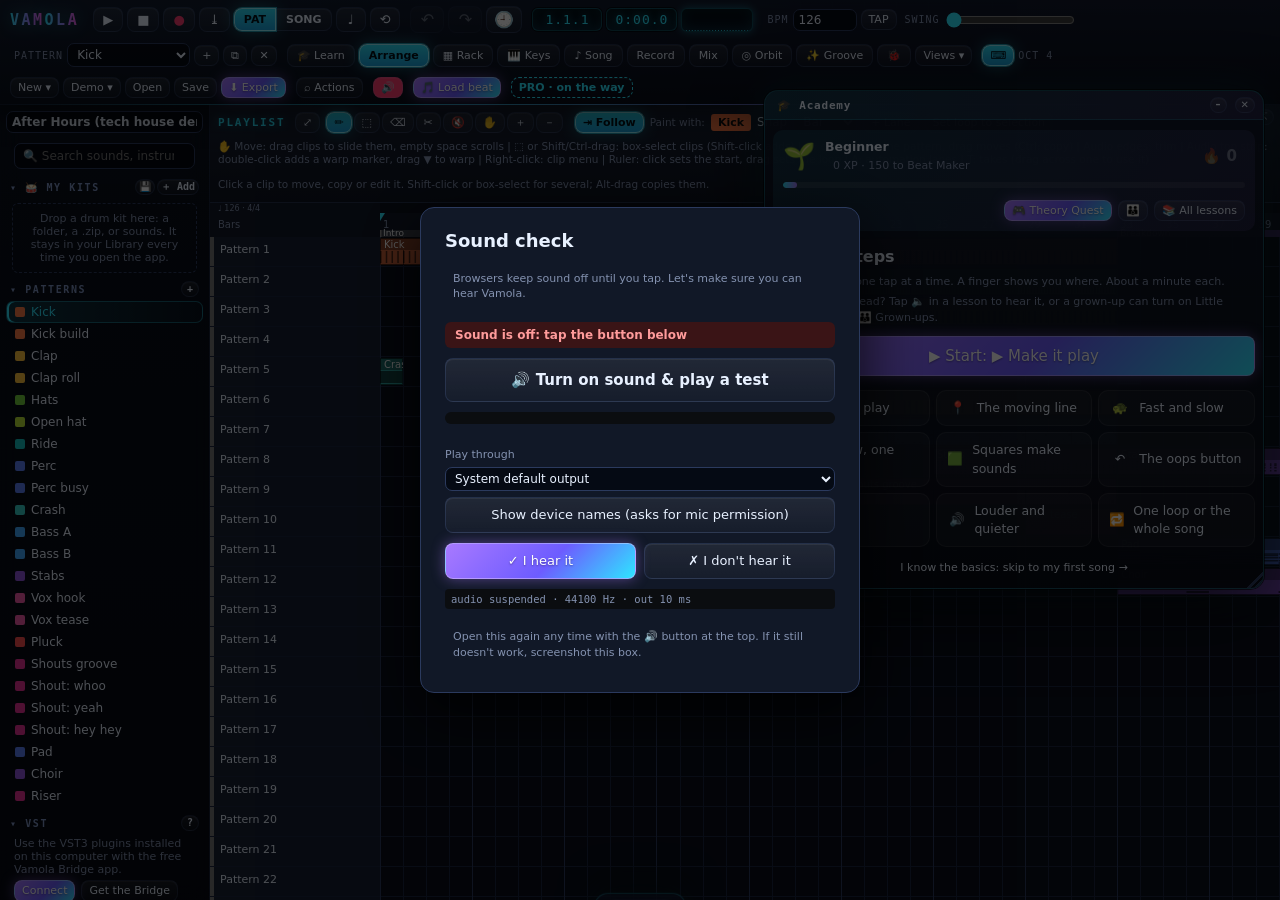
==== commit 9bc6aad9: "Publish build 2bf5f7f" ====
--- a/index.html
+++ b/index.html
@@ -14,7 +14,7 @@
     <link rel="apple-touch-icon" href="./apple-touch-icon.png" />
     <title>Vamola</title>
     <link rel="icon" type="image/svg+xml" href="./icon.svg" />
-    <script type="module" crossorigin src="./assets/index-C9-r1639.js"></script>
+    <script type="module" crossorigin src="./assets/index-HDv83HDI.js"></script>
     <link rel="stylesheet" crossorigin href="./assets/index-0y7SfWCe.css">
   </head>
   <body>
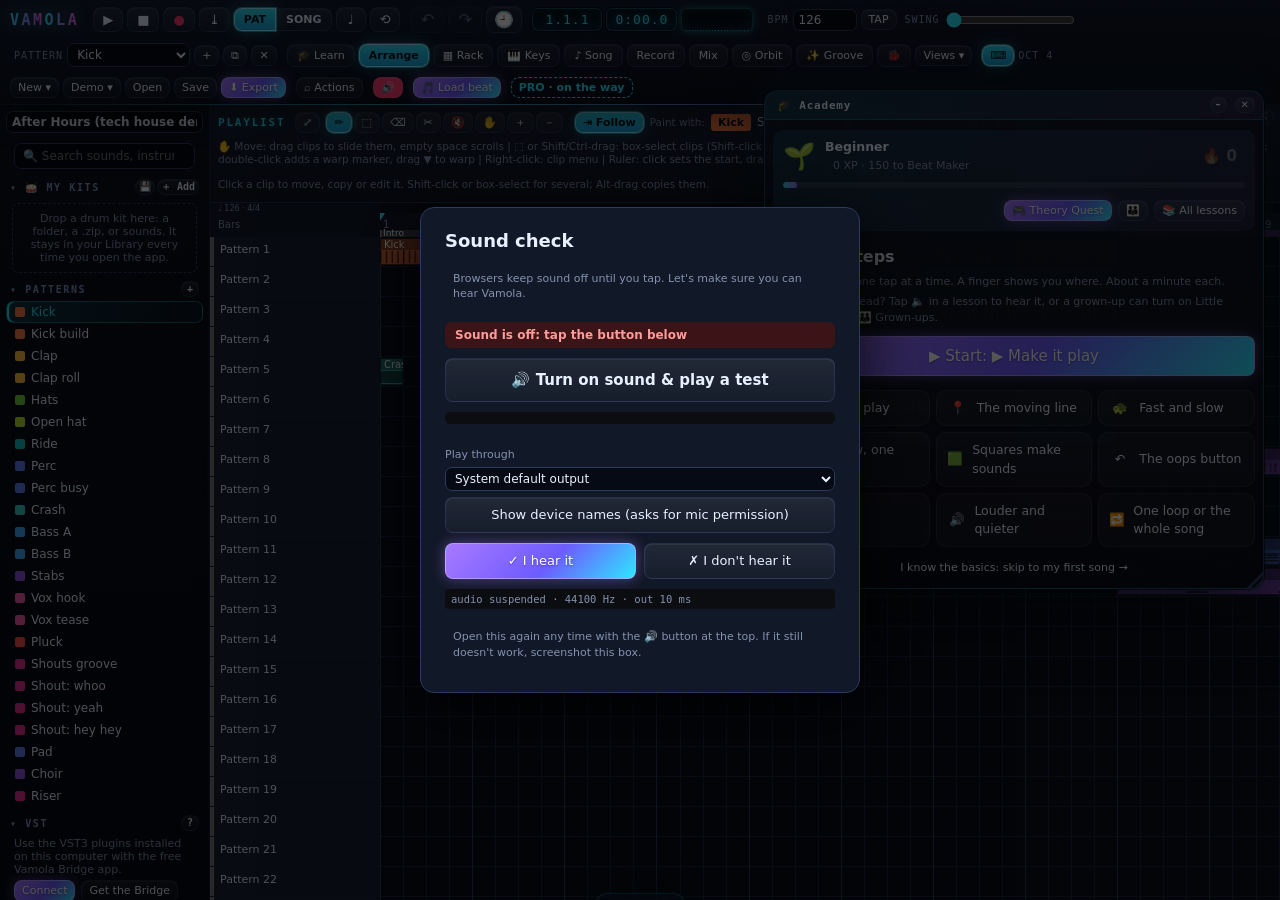
==== commit 0cdc12dd: "Publish build 67a1202" ====
--- a/index.html
+++ b/index.html
@@ -14,8 +14,8 @@
     <link rel="apple-touch-icon" href="./apple-touch-icon.png" />
     <title>Vamola</title>
     <link rel="icon" type="image/svg+xml" href="./icon.svg" />
-    <script type="module" crossorigin src="./assets/index-HDv83HDI.js"></script>
-    <link rel="stylesheet" crossorigin href="./assets/index-0y7SfWCe.css">
+    <script type="module" crossorigin src="./assets/index-D-IKoSNB.js"></script>
+    <link rel="stylesheet" crossorigin href="./assets/index-Dw253Y-8.css">
   </head>
   <body>
     <div id="app"></div>
--- a/assets/index-Dw253Y-8.css
+++ b/assets/index-Dw253Y-8.css
@@ -0,0 +1 @@
+:root{--bg-0:#0f1013;--bg-1:#16181d;--bg-2:#1c1f25;--bg-3:#23262e;--bg-4:#2c3039;--bg-5:#383d48;--text:#e4e6eb;--text-dim:#8d93a0;--accent:#ff8a3d;--accent-2:#36cfc9;--playhead:#7ee787;--roll-white:#20232a;--roll-black:#1a1c22;--line:#2f333c;--line-strong:#454b57;--line-faint:#262930;--danger:#e5484d;--key-white:#e8e8ea;--key-black:#1b1d22;--radius:4px;color:var(--text);font-family:Inter,Segoe UI,system-ui,-apple-system,sans-serif;font-size:12px}*{box-sizing:border-box}html,body{background:var(--bg-0);height:100%;margin:0;overflow:hidden}#app{flex-direction:column;height:100%;display:flex}[hidden]{display:none!important}button,select,input{font:inherit;color:inherit}.btn{background:var(--bg-4);border-radius:var(--radius);cursor:pointer;white-space:nowrap;border:1px solid #0006;padding:4px 9px;line-height:1.2}.btn:hover{background:var(--bg-5)}.btn.on{background:var(--accent);color:#111}.btn.small{padding:3px 7px;font-size:11px}.btn.tiny{padding:1px 5px;font-size:10px}.btn.ghost{background:0 0;border-color:#0000}.btn.accent{background:var(--accent-2);color:#04201f}select,input.num,input.name-input,input.scene-name,input.project-name{background:var(--bg-1);border:1px solid var(--line-strong);border-radius:var(--radius);padding:3px 5px}input.num{width:64px}.toolbar{background:linear-gradient(#2a2e36,#20232a);border-bottom:1px solid #000;flex-wrap:wrap;align-items:center;gap:10px;padding:6px 10px;display:flex}.brand{letter-spacing:.5px;margin-right:4px;font-size:15px;font-weight:800}.brand-fl{color:var(--accent)}.brand-ab{color:var(--accent-2)}.group{align-items:center;gap:4px;display:flex}.group label{color:var(--text-dim);margin-left:4px}.transport .btn{min-width:30px;font-size:13px}.btn.play.on{background:var(--playhead)}.btn.rec{color:var(--danger)}.btn.rec.on{background:var(--danger);color:#fff}.seg{display:flex}.seg .btn{border-radius:0;font-size:11px;font-weight:700}.seg .btn:first-child{border-radius:var(--radius) 0 0 var(--radius)}.seg .btn:last-child{border-radius:0 var(--radius) var(--radius) 0}.lcd{color:#9ff0b0;border-radius:var(--radius);text-align:center;background:#0b0d0f;border:1px solid #000;min-width:70px;padding:3px 8px;font-family:JetBrains Mono,ui-monospace,Menlo,Consolas,monospace;font-size:13px}.scope{border-radius:var(--radius);background:#0b0d0f;border:1px solid #000;width:72px;height:24px}body.phone .scope{display:none}.views .btn{font-size:11px}.oct{color:var(--text-dim);font-size:11px}.status{color:var(--text-dim);text-align:right;flex:1;min-width:120px;font-size:11px}.body{flex:1;min-height:0;display:flex}.browser{background:var(--bg-1);border-right:1px solid #000;flex:none;width:210px;padding:6px;overflow-y:auto}.center{flex-direction:column;flex:1;min-width:0;display:flex}.main{flex:1;min-height:0;position:relative}.view{background:var(--bg-2);flex-direction:column;display:flex;position:absolute;inset:0}.bottom-area{height:var(--bottom-h,300px);background:var(--bg-1);border-top:2px solid #000;flex:none;position:relative;overflow:hidden}.bottom{height:100%;overflow:auto}.project-name{width:100%;margin-bottom:6px;font-weight:600}.br-section{margin-bottom:4px}.br-head{color:var(--text-dim);text-transform:uppercase;letter-spacing:.6px;cursor:pointer;-webkit-user-select:none;user-select:none;justify-content:space-between;align-items:center;padding:4px;font-size:10px;font-weight:700;display:flex}.br-item{border-radius:var(--radius);cursor:pointer;white-space:nowrap;text-overflow:ellipsis;align-items:center;gap:6px;padding:3px 8px;display:flex;overflow:hidden}.br-item:hover{background:var(--bg-3)}.br-item.sel{background:var(--bg-4);color:var(--accent)}.br-empty,.dim{color:var(--text-dim);padding:2px 8px;font-size:11px}.swatch{border-radius:2px;flex:none;width:10px;height:10px}.br-help{border-top:1px solid var(--line);color:var(--text-dim);margin-top:10px;padding:8px;font-size:10.5px;line-height:1.6}.br-help b{color:var(--text)}.rack-head,.roll-head,.dev-title-bar{background:var(--bg-3);border-bottom:1px solid #000;flex-wrap:wrap;align-items:center;gap:6px;padding:5px 8px;display:flex}.title{margin-right:4px;font-weight:700}.hint{color:var(--text-dim);font-size:10.5px}.pat-chip{color:#111;border-radius:3px;padding:2px 7px;font-size:11px;font-weight:700}.empty{color:var(--text-dim);padding:24px}.view.rack.drop{outline:2px dashed var(--accent);outline-offset:-4px}.rack-body{flex:1;padding:6px;overflow:auto}.rack-row{border-radius:var(--radius);align-items:center;gap:6px;padding:3px 4px;display:flex}.rack-row.sel{background:#ffffff0a}.rack-row .knob-label,.rack-row .knob-value{display:none}.led{cursor:pointer;background:#333;border:1px solid #000;border-radius:50%;flex:none;width:10px;height:10px}.led.on{background:#7ee787;box-shadow:0 0 6px #7ee787aa}.chan-name{background:var(--bg-4);border-left:4px solid var(--c);border-radius:var(--radius);cursor:pointer;white-space:nowrap;text-overflow:ellipsis;flex:none;width:120px;padding:5px 8px;overflow:hidden}.rack-row.sel .chan-name{background:var(--bg-5);color:var(--accent)}.steps{gap:2px;display:flex}.step{cursor:pointer;border:1px solid #0008;border-radius:3px;width:22px;height:26px}.step.g0{background:#3a3f4a}.step.g1{background:#4a3a3a}.step:nth-child(4n+1){margin-left:3px}.step.on{background:var(--c)}.step.now{outline-offset:-2px;outline:2px solid #fffc}.mini-roll{border-radius:var(--radius);cursor:pointer;background:#0d0f12;padding:2px}.mini-roll canvas{width:512px;height:22px;display:block}.toolbar .history .btn{min-width:34px;font-size:16px}.toolbar .history .btn:disabled{opacity:.35;cursor:default}.cslot-follow{opacity:.85;margin-left:auto;padding-right:4px;font-size:9px}.scene-info{color:var(--text-dim);white-space:nowrap;font-size:10px}.follow-edit .row{flex-wrap:wrap;align-items:center;gap:8px}.tempo-map .row{flex-wrap:wrap;align-items:center;gap:10px}.tempo-map b{min-width:52px}.device.midifx{border-top-color:#c58cff}.mfx-chain{flex-wrap:wrap;gap:8px;display:flex}.mfx{background:var(--bg-3);border:1px solid var(--line);border-radius:6px;min-width:200px;padding:4px 8px 8px}.mfx.off{opacity:.5}.mfx-controls{flex-wrap:wrap;align-items:center;gap:8px}.device.macros{border-top-color:#5ee0c0}.device.macros .knobs{gap:10px}.macro{flex-direction:column;align-items:center;gap:3px;display:flex}.macro .tiny{padding:1px 5px;font-size:9px}.macro-map .row{flex-wrap:wrap;align-items:center;gap:8px}.macro-map b{min-width:160px;font-weight:600}.capture.ready{color:var(--accent)}.riff-row{flex-wrap:wrap;align-items:center;gap:12px}.groove-ctl{align-items:center;gap:4px;display:inline-flex}.strip-slots{border-radius:4px;flex-direction:column;flex:none;gap:2px;width:100%;max-height:90px;padding:1px;display:flex;overflow-y:auto}.strip-slots.drop-here{outline:2px dashed #5ee0c0}.slot{cursor:pointer;-webkit-user-select:none;user-select:none;background:#ffffff12;border-radius:3px;flex:none;align-items:center;gap:4px;height:20px;padding:0 4px;font-size:10px;display:flex}.slot:hover{background:#fff2}.slot.off .slot-name{color:var(--text-dim);text-decoration:line-through}.slot.drop-here{box-shadow:inset 0 2px #5ee0c0}.slot .led{flex:none;width:7px;height:7px}.slot-name{white-space:nowrap;text-overflow:ellipsis;flex:1;min-width:0;overflow:hidden}.slot-x{opacity:0;color:var(--text-dim);padding:0 2px}.slot:hover .slot-x{opacity:1}.slot.inst{background:#ffb34738;font-weight:600}.slot.empty{color:var(--text-dim);border:1px dashed var(--line);background:0 0;justify-content:center}.slot.empty:hover{color:var(--text);border-color:#5ee0c0}body:not(.phone) .bottom-area:has(>.mixer-wrap:not([hidden])){height:max(var(--bottom-h,300px), 340px)}body:not(.phone) .bottom-area{max-height:max(160px,100% - 240px)}.mixer .strip{overflow:hidden auto}.fx-window{background:var(--bg-2);border:1px solid #000;border-radius:10px;flex-direction:column;min-width:min(300px,100vw - 16px);max-width:min(720px,100vw - 16px);max-height:calc(100vh - 16px);display:flex;position:fixed;overflow:hidden;box-shadow:0 18px 50px #000a}.fx-window.flash{box-shadow:0 0 0 2px #5ee0c0,0 18px 50px #000a}.fxw-bar{touch-action:none;background:var(--bg-3);cursor:grab;border-bottom:1px solid #000;align-items:center;gap:8px;padding:6px 8px 6px 12px;display:flex}.fxw-title{white-space:nowrap;text-overflow:ellipsis;flex:1;font-size:12px;font-weight:700;overflow:hidden}.fxw-body{padding:6px;overflow:auto}.fxw-body .device{border-top-width:2px;margin:0}body.phone .fx-window{border-radius:14px 14px 0 0;max-width:none;max-height:60vh;bottom:64px;width:auto!important;height:auto!important;top:auto!important;left:0!important;right:0!important}.fxw-chain{flex-wrap:wrap;align-items:center;gap:4px;padding:8px 4px 2px;display:flex}.fxw-slot{padding:3px 8px;font-size:11px}.fxw-slot.off{opacity:.6;text-decoration:line-through}.chain.drop-here,.chan-name.drop-here{outline:2px dashed #5ee0c0}.fx-sounds{flex-wrap:wrap;gap:6px;display:flex}.fx-sound{background:color-mix(in srgb, #5ee0c0 18%, var(--bg-3));border:1px solid #5ee0c080;border-radius:999px;padding:8px 14px;font-weight:600}.clip-view{height:100%;min-height:0;display:flex}.clip-box{background:var(--bg-2);border-right:1px solid #000;flex-direction:column;flex:none;gap:6px;width:230px;padding:8px 10px;font-size:12px;display:flex;overflow-y:auto}.clip-title{align-items:center;gap:6px;font-weight:700;display:flex}.clip-title input{flex:1;min-width:0;font-weight:700}.clip-swatch{border-radius:3px;flex:none;width:12px;height:22px}.clip-field{align-items:center;gap:6px;display:flex}.clip-field>span:first-child{color:var(--text-dim);flex:1}.clip-tools{flex-wrap:wrap;gap:4px}.clip-main{flex-direction:column;flex:1;min-width:0;display:flex}.clip-tabs{border-bottom:1px solid #000;align-items:center;gap:4px;padding:4px 8px;display:flex}.clip-editor{flex-direction:column;flex:1;min-height:0;display:flex;overflow:auto}.clip-editor[hidden]{display:none}.clip-roll .roll-wrap{flex:1;min-height:0}.clip-wave{flex:1;width:100%;min-height:0;display:block}body.phone .clip-view{flex-direction:column}body.phone .clip-box{border-bottom:1px solid #000;border-right:none;width:auto;max-height:40%}.rec-next{background:var(--bg-3);border:1px solid var(--line);z-index:3;border-radius:10px;flex-wrap:wrap;align-items:center;gap:10px;margin-bottom:10px;padding:10px 12px;display:flex;position:sticky;top:0}.rec-next>span{flex:1;min-width:160px}.rec-next .rec-go{color:#fff;background:#e5484d;border:none;border-radius:999px;padding:10px 22px;font-size:17px;font-weight:700}.rec-next .rec-go.stop{background:var(--bg-4);color:var(--text)}.rec-live{color:#ff6b6f}.clip-move{flex-wrap:wrap;align-items:center;gap:4px;display:inline-flex}body.no-browser .browser{display:none}.bottom-grip{cursor:ns-resize;z-index:5;height:8px;position:absolute;top:-4px;left:0;right:0}body.phone .bottom-grip{display:none}.shortcut-list{flex-direction:column;gap:2px;max-height:60vh;display:flex;overflow-y:auto}.shortcut{align-items:center;gap:8px}.shortcut-label{flex:1;min-width:0}.shortcut-keys{background:var(--bg-3);border:1px solid var(--line);text-align:center;border-radius:4px;min-width:90px;padding:2px 6px;font-family:ui-monospace,monospace;font-size:12px}.shortcut-keys.changed{border-color:var(--accent)}.layout-list .row{flex-wrap:wrap;align-items:center;gap:8px}.rack-grid{gap:4px;max-width:360px;margin:6px 0;display:grid}.pad-row{grid-template-columns:repeat(4,1fr);gap:4px;display:grid}.rack-pad{aspect-ratio:1.3;background:var(--bg-3);border:1px solid var(--line);color:var(--text);text-align:left;border-radius:6px;flex-direction:column;justify-content:space-between;align-items:flex-start;padding:5px 6px;display:flex;overflow:hidden}.rack-pad b{white-space:nowrap;text-overflow:ellipsis;max-width:100%;font-size:11px;font-weight:600;overflow:hidden}.rack-pad span{color:var(--text-dim);font-size:9px}.rack-pad.empty{opacity:.55}.rack-pad.on{background:color-mix(in srgb, #ffb347 18%, var(--bg-3));border-color:#ffb347;box-shadow:inset 0 0 0 1px #ffb347}.rack-pad:active{background:color-mix(in srgb, #ffb347 40%, var(--bg-3))}.rack-edit{flex-direction:column;gap:6px;max-width:520px;display:flex}.rack-steps{grid-template-columns:repeat(16,1fr);gap:2px;max-width:520px;display:grid}.rack-step{background:var(--bg-3);border:1px solid var(--line);border-radius:3px;min-width:0;height:22px;padding:0}.rack-step.beat{background:var(--bg-4)}.rack-step.on{background:#ffb347;border-color:#ffb347}select.strip-out{width:100%;margin-top:3px;padding:2px;font-size:10px}.row.sidechain{gap:6px;padding:2px 8px 6px}.row.sidechain select{flex:1;min-width:0}.btn.add-fx{width:100%;margin-top:2px}.strip-fx{cursor:pointer}.fx-grid{grid-template-columns:repeat(auto-fill,minmax(150px,1fr));gap:6px;display:grid}.fx-pick{text-align:left;background:var(--bg-3);color:var(--text);border:1px solid var(--line);cursor:pointer;font:inherit;border-radius:8px;flex-direction:column;align-items:flex-start;gap:2px;padding:10px;display:flex}.fx-pick:hover,.fx-pick:active{border-color:var(--accent)}.fx-pick span{color:var(--text-dim);font-size:12px}.fx-group{text-transform:uppercase;letter-spacing:.6px;color:var(--text-dim);margin:12px 0 6px;font-size:12px}body.phone .btn.add-fx{padding:8px 0;font-size:14px}body.phone .fx-grid{grid-template-columns:1fr 1fr}.key-bar{background:var(--bg-2);border-bottom:1px solid #000;flex-direction:column;gap:4px;padding:5px 8px;display:flex}.key-bar[hidden]{display:none}.key-row{flex-wrap:wrap;align-items:center;gap:4px;display:flex}.key-label{text-transform:uppercase;letter-spacing:.5px;width:46px;color:var(--text-dim);font-size:11px}.key-toggle{align-items:center;gap:3px;margin-left:6px;font-size:12px;display:inline-flex}.btn.chord-pad{min-width:64px;font-weight:600}.key-chip{white-space:nowrap}body.phone .key-row.chords{flex-wrap:nowrap;overflow-x:auto}body.phone .btn.chord-pad{min-width:72px;padding:8px 6px}.tk.out{opacity:.35}.roll-wrap{flex:1;min-height:0;position:relative}.roll-canvas{touch-action:none;width:100%;height:100%;display:block;position:absolute;inset:0}.view.session{overflow:auto}.sess-grid{padding:8px;overflow:auto}.sess-row{gap:3px;margin-bottom:3px;display:flex}.sess-track,.cslot,.slot-stop-btn{flex:none;width:118px}.sess-track{background:var(--bg-4);border-top:3px solid var(--c);cursor:pointer;border-radius:var(--radius);white-space:nowrap;text-overflow:ellipsis;padding:5px 6px;font-weight:600;overflow:hidden}.sess-track.sel{color:var(--accent)}.sess-scene-head{width:220px;color:var(--text-dim);padding:5px 6px}.cslot{border-radius:var(--radius);cursor:pointer;align-items:center;gap:5px;height:28px;padding:0 6px;display:flex;position:relative;overflow:hidden}.cslot.empty{background:var(--bg-3);justify-content:center}.cslot-stop{color:#555;font-size:9px}.cslot.empty:hover .cslot-stop{color:var(--text-dim)}.cslot.clip{background:color-mix(in srgb, var(--c) 55%, #1a1a1a);color:#fff}.cslot.clip.silent{background:color-mix(in srgb, var(--c) 20%, #1a1a1a);color:#ccc}.cslot.clip.playing{background:var(--c);color:#111;font-weight:700}.cslot.clip.queued .cslot-play{animation:.25s steps(2,end) infinite blink}@keyframes blink{50%{opacity:.2}}.cslot-name{white-space:nowrap;text-overflow:ellipsis;overflow:hidden}.cslot-progress{background:#fff;width:0;height:3px;position:absolute;bottom:0;left:0}.scene{align-items:center;gap:4px;width:220px;display:flex}.scene-name{flex:1;min-width:0}.scene-launch{background:var(--bg-5)}.slot-stop-btn{font-size:10px}.slot-stop-btn.on{background:var(--danger)}.mixer{align-items:stretch;gap:3px;height:100%;padding:6px;display:flex}.strip{width:var(--strip-w,100px);background:var(--bg-3);border-radius:var(--radius);border:1px solid #0000;flex-direction:column;flex:none;align-items:center;gap:4px;padding:4px 3px;display:flex;position:relative}.strip.sel{border-color:var(--accent)}.strip.bus{background:var(--bg-4)}.strip-gap{flex:none;width:10px}.strip-name{text-align:center;border-top:3px solid var(--c);white-space:nowrap;text-overflow:ellipsis;cursor:pointer;width:100%;padding:3px 2px;font-weight:600;overflow:hidden}.strip-fx{flex-direction:column;gap:1px;width:100%;height:34px;display:flex;overflow:hidden}.fx-chip{white-space:nowrap;background:#ffffff14;border-radius:2px;padding:1px 4px;font-size:9px;overflow:hidden}.fx-chip.off{color:var(--text-dim);background:0 0}.strip-sends{gap:2px;display:flex}.strip-sends .knob-value{display:none}.strip-fader{flex:1;align-items:flex-end;gap:4px;min-height:0;display:flex}.db{color:var(--text-dim);font-family:ui-monospace,monospace;font-size:10px}.strip-btns{gap:2px;display:flex}.strip-btns .btn{padding:2px 6px;font-size:10px}.btn.mute.on{background:#f5a524}.btn.solo.on{color:#fff;background:#3b82f6}.btn.arm{color:var(--danger)}.btn.arm.on{background:var(--danger);color:#fff}.fader{cursor:ns-resize;touch-action:none;background:#0b0d10;border-radius:7px;width:14px;position:relative}.fader-fill{background:var(--accent-2);border-radius:2px;position:absolute;bottom:0;left:5px;right:5px}.fader-thumb{background:linear-gradient(#e6e6e6,#9a9a9a);border-radius:2px;width:26px;height:12px;position:absolute;left:-6px;box-shadow:0 1px 3px #000}.meter{background:#0b0d10;border-radius:2px;width:6px;height:120px;position:relative;overflow:hidden}.meter-fill{background:linear-gradient(#f85149 0%,#e3b341 15%,#3fb950 30% 100%) bottom/100% 120px;position:absolute;bottom:0;left:0;right:0}.meter-fill.clip{box-shadow:inset 0 3px #f85149}.knob{-webkit-user-select:none;user-select:none;flex-direction:column;align-items:center;min-width:40px;display:flex}.knob svg{cursor:ns-resize;touch-action:none;overflow:visible}.knob-track{fill:none;stroke:#0b0d10;stroke-width:4px;stroke-linecap:round}.knob-val{fill:none;stroke:var(--accent-2);stroke-width:4px;stroke-linecap:round}.knob-dot{fill:#fff}.knob-label{color:var(--text-dim);white-space:nowrap;font-size:9.5px}.knob-value{font-family:ui-monospace,monospace;font-size:9.5px}.chain{align-items:stretch;gap:6px;padding:8px;display:flex;overflow-x:auto}.device{background:var(--bg-3);border:1px solid #000;border-radius:6px;flex-direction:column;flex:none;gap:6px;min-width:160px;padding:6px 8px;display:flex}.device.inst{border-top:3px solid #ffb347;max-width:560px}.device.off{opacity:.55}.device.add{border-style:dashed;border-color:var(--line-strong);background:0 0;justify-content:flex-start;max-width:200px}.dev-head{align-items:center;gap:5px;font-weight:700;display:flex}.dev-title{flex:1}.dev-note{color:var(--text-dim);max-width:260px;font-size:11px;line-height:1.5}.knobs{flex-wrap:wrap;gap:6px 8px;display:flex}.row{flex-wrap:wrap;align-items:center;gap:6px;display:flex}.row label{color:var(--text-dim)}.wave{border-radius:var(--radius);background:#0b0d10;width:300px;height:48px}.sample-name{font-weight:600}.menu{z-index:500;background:var(--bg-4);border:1px solid #000;border-radius:6px;min-width:170px;max-height:70vh;padding:4px 0;position:fixed;overflow-y:auto;box-shadow:0 8px 24px #0009}.menu-item{cursor:pointer;padding:5px 14px}.menu-item:hover{background:var(--accent);color:#111}.menu-item.danger{color:#ff7b7b}.menu-item.disabled{opacity:.4;pointer-events:none}.menu-sep{background:var(--line-strong);height:1px;margin:4px 0}::-webkit-scrollbar{width:10px;height:10px}::-webkit-scrollbar-thumb{background:var(--bg-5);border-radius:5px}::-webkit-scrollbar-track{background:0 0}@media (width<=900px){.browser{display:none}.bottom-area{height:240px}}.plugin-body{flex-direction:column;gap:6px;max-width:420px;display:flex}.readout{color:#b48cff;min-height:14px;font-family:ui-monospace,Menlo,Consolas,monospace;font-size:11px}.readout:empty{display:none}.tools{gap:2px;margin-right:6px;display:inline-flex}.btn.plan{background:var(--bg-5);color:var(--accent);font-weight:700}.btn.plan.pro{background:linear-gradient(90deg, var(--accent), #ffc53d);color:#111}.phone-only{display:none}.rec-studio{flex-wrap:wrap;gap:18px;padding:10px 14px;display:flex}.rec-col{flex-direction:column;flex:1;gap:8px;min-width:240px;max-width:360px;display:flex}.rec-col h3{text-transform:uppercase;letter-spacing:.6px;color:var(--text-dim);margin:0;font-size:12px}.rec-col.big{text-align:center;align-items:center}.in-meter{background:#0b0d10;border-radius:5px;height:10px;overflow:hidden}.in-meter-fill{background:linear-gradient(90deg,#3fb950,#e3b341 80%,#f85149);width:0;height:100%;transition:width 60ms linear}.in-meter-fill.hot{box-shadow:inset -4px 0 #f85149}.chain-toggles{flex-direction:column;gap:6px;display:flex}.rec-big{width:92px;height:92px;color:var(--danger);cursor:pointer;background:#3a1416;border:4px solid #000;border-radius:50%;font-size:40px;box-shadow:0 0 0 3px #e5484d44}.rec-big.on{background:var(--danger);color:#fff;animation:1s ease-in-out infinite pulse}@keyframes pulse{50%{box-shadow:0 0 0 10px #e5484d22}}.touch-keys{-webkit-user-select:none;user-select:none;touch-action:none;height:110px;margin:4px 0;display:flex}.tk{touch-action:none}.tk.w{background:linear-gradient(#f4f4f4,#d8d8d8);border:1px solid #222;border-radius:0 0 4px 4px;flex:none;width:30px;height:100%}.tk.b{z-index:1;background:linear-gradient(#333,#111);border-radius:0 0 3px 3px;flex:none;width:20px;height:62%;margin:0 -10px}.tk.down.w{background:var(--accent-2)}.tk.down.b{background:var(--accent)}.paywall-backdrop{z-index:600;background:#000a;justify-content:center;align-items:center;padding:16px;display:flex;position:fixed;inset:0}.paywall{background:var(--bg-3);border:1px solid var(--line-strong);border-radius:14px;flex-direction:column;gap:10px;width:100%;max-width:380px;padding:22px 24px;display:flex;box-shadow:0 20px 60px #000c}.paywall h2{margin:0;font-size:18px}.paywall ul{margin:0;padding-left:18px;line-height:1.7}.pw-badge{background:linear-gradient(90deg, var(--accent), #ffc53d);color:#111;border-radius:4px;align-self:flex-start;padding:2px 8px;font-size:11px;font-weight:800}.pw-price{color:var(--accent);font-size:22px;font-weight:800}.paywall .btn{padding:9px;font-size:13px}.pw-buy[disabled]{opacity:.55;cursor:not-allowed}.small{font-size:11px}.tabbar{display:none}body{touch-action:manipulation}body.phone .browser,body.phone .toolbar .views,body.phone .toolbar .file,body.phone .toolbar .patterns,body.phone .toolbar .edit,body.phone .toolbar .swing,body.phone .toolbar .status,body.phone .toolbar .lcd.time,body.phone .toolbar .brand-ab,body.phone .hint{display:none!important}body.phone .phone-only{display:inline-block}body.phone .toolbar{padding:6px 8px;padding-top:max(6px, env(safe-area-inset-top));gap:6px}body.phone .lcd{min-width:56px;font-size:12px}body.phone .bottom-area{border-top:none;flex:1;height:auto}body.phone .main[hidden]+.bottom-area{flex:1}body.phone .center{min-height:0}body.phone .tabbar{background:var(--bg-1);padding-bottom:env(safe-area-inset-bottom);border-top:1px solid #000;display:flex}.tab{color:var(--text-dim);background:0 0;border:none;flex-direction:column;flex:1;align-items:center;gap:2px;padding:6px 0 7px;font-size:10px;display:flex}.tab-icon{font-size:17px;line-height:1}.tab.on{color:var(--accent)}body.phone .btn{min-width:32px;min-height:32px}body.phone .key-row .btn{min-width:0}body.phone select,body.phone input.num,body.phone .name-input{min-height:32px}body.phone .fxw-bar .btn{min-width:44px;min-height:38px;font-size:15px}body.phone .gg-lock{min-width:32px;min-height:32px}body.phone .rack-row .knob,body.phone .rack-row .led{display:none}body.phone .chan-name{width:76px;padding:7px 6px}body.phone .step{width:19px;height:30px}body.phone .rec-studio{flex-direction:column;padding:10px}body.phone .rec-col{max-width:none}body.phone .chain{flex-direction:column}body.phone .device{min-width:0}body.phone .mixer{overflow-x:auto}body.phone .sess-track,body.phone .cslot,body.phone .slot-stop-btn{width:92px}body.phone .scene{width:150px}.rec-col.big{align-items:stretch}.rec-col.big .rec-big{align-self:center}.touch-keys{justify-content:safe center;max-width:100%;overflow-x:auto}body.phone .brand{display:none}body.phone .tk.w{width:26px}.punch-timeline{background:var(--bg-2);border:1px solid var(--line);border-radius:10px;flex-direction:column;gap:8px;margin:10px 14px 0;padding:10px 12px;display:flex}.pt-top{flex-wrap:wrap;justify-content:space-between;align-items:center;gap:10px;display:flex}.pt-section{font-size:13px;font-weight:700}.pt-status{color:var(--text-dim);font-size:13px}.pt-status.pre{color:#ffc53d}.pt-status.rec{color:var(--danger);font-weight:700;animation:1s ease-in-out infinite pulse}.pt-ruler{flex-direction:column;gap:4px;display:flex}.pt-cells,.pt-lane{border-radius:6px;min-height:30px;display:flex;position:relative;overflow:hidden}.pt-cells{background:var(--bg-3)}.pt-cell{border:0;border-right:1px solid var(--line);min-width:0;color:var(--text-dim);cursor:pointer;background:0 0;flex:1 1 0;padding:6px 0;font-size:12px}.pt-cell:last-child{border-right:0}.pt-cell.in{color:#ffc53d;background:#ffc53d33;font-weight:700}.pt-cell.now{color:var(--text);background:var(--bg-5)}.pt-lane{touch-action:pan-y;background:#0b0d10;height:44px}.pt-take{pointer-events:none;background:linear-gradient(#3fb950,#238636);border-radius:4px;min-width:3px;position:absolute;top:6px;bottom:6px}.pt-range{pointer-events:none;background:#ffc53d1f;position:absolute;top:0;bottom:0}.pt-mark{pointer-events:none;width:2px;margin-left:-1px;position:absolute;top:0;bottom:0}.pt-mark.in{background:#ffc53d}.pt-mark.out{background:#e5484d}.pt-head{pointer-events:none;background:#fff;width:2px;margin-left:-1px;transition:left 60ms linear;position:absolute;top:0;bottom:0;box-shadow:0 0 6px #fff9}.pt-rows{flex-direction:column;gap:2px;max-height:260px;display:flex;overflow-y:auto}.pt-row{background:var(--bg-3);border-radius:6px;grid-template-columns:28px 1fr auto auto;align-items:center;gap:8px;padding:4px 8px;font-size:13px;display:grid}.pt-row.now{background:#ffc53d22;outline:1px solid #ffc53d88}.pt-num{color:var(--text-dim);font-variant-numeric:tabular-nums}.pt-line{text-overflow:ellipsis;white-space:nowrap;overflow:hidden}.pt-count{white-space:nowrap;font-size:12px}.pt-empty{font-size:13px}body.phone .pt-row{grid-template-columns:24px 1fr auto}body.phone .pt-row .pt-count{display:none}body.phone .punch-timeline{margin:8px 10px 0}body.phone .pt-cell{font-size:11px}.beat-drop{border:2px dashed var(--line-strong);border-radius:8px;flex-direction:column;gap:2px;padding:10px 12px;display:flex}.beat-name{color:#ffc53d;white-space:nowrap;text-overflow:ellipsis;font-weight:700;overflow:hidden}.takes{flex-direction:column;gap:3px;max-height:160px;display:flex;overflow-y:auto}.take{background:var(--bg-3);border-radius:var(--radius);align-items:center;gap:4px;padding:3px 6px;display:flex}.take span{flex:1}.row.centered{justify-content:center}.small-lcd{min-width:60px;font-size:12px}.btn.redo{background:var(--bg-5);align-self:center}body.phone .rec-col.big{order:1}body.phone .rec-col:last-child:not(.big),body.phone .rec-col:nth-child(2){order:2}.soundcheck{max-width:440px;max-height:calc(100vh - 32px);overflow-y:auto}.sc-state{border-radius:6px;padding:6px 10px;font-weight:700}.sc-state.ok{color:#7ee787;background:#12361f}.sc-state.off{color:#ff9b9b;background:#3a1416}.btn.sc-big{background:var(--accent);color:#111;padding:12px;font-size:15px;font-weight:700}.sc-meter{background:#0b0d10;border-radius:6px;height:12px;overflow:hidden}.sc-meter-fill{background:linear-gradient(90deg,#3fb950,#e3b341 80%,#f85149);width:0;height:100%}.sc-outputs{flex-direction:column;gap:6px;display:flex}.sc-outputs select{width:100%}.sc-label{color:var(--text-dim);font-size:11px}.sc-answer{gap:8px;display:flex}.sc-answer .btn{flex:1}.sc-help ol{margin:6px 0 0;padding-left:18px;line-height:1.6}.btn.sound.off{background:var(--danger);animation:1s steps(2,end) infinite blink}.sc-diag{color:var(--text-dim);background:#0b0d10;border-radius:4px;padding:4px 6px;font-family:ui-monospace,Menlo,Consolas,monospace;font-size:10.5px}.view.song{overflow:hidden}.song-head .btn.mark:not([disabled]){background:var(--accent);color:#111;font-weight:700}.song-head .btn[disabled]{opacity:.45}.overview{background:#0b0d10;border-radius:6px;flex:none;height:30px;margin:6px 10px 2px;position:relative;overflow:hidden}.ov-sec{background:color-mix(in srgb, var(--c) 45%, #15171c);cursor:pointer;border-right:1px solid #0b0d10;position:absolute;top:0;bottom:0;overflow:hidden}.ov-sec span{white-space:nowrap;padding:0 4px;font-size:10px;font-weight:700;line-height:30px}.ov-playhead{background:var(--playhead);pointer-events:none;width:2px;position:absolute;top:0;bottom:0}.song-body{-webkit-overflow-scrolling:touch;flex-direction:column;flex:1;gap:10px;width:100%;max-width:760px;margin:0 auto;padding:8px 10px 40px;display:flex;overflow-y:auto}.scard{background:var(--bg-3);border-left:5px solid var(--c);border-radius:12px;flex-direction:column;gap:8px;padding:10px 12px;scroll-margin-top:8px;display:flex}.scard.now{box-shadow:0 0 0 2px var(--c)}.scard-head{align-items:center;gap:6px;display:flex}.scard-name{color:var(--c);cursor:pointer;text-align:left;background:0 0;border:none;padding:0;font-size:17px;font-weight:800}.scard-bars{color:var(--text-dim);flex:1;font-size:11px}.scard-head .btn.tiny{min-width:30px;min-height:28px;font-size:14px}.scard-actions{flex-wrap:wrap;gap:6px;display:flex}.btn.rec-section{color:#ff8a8a;background:#3a1416}.lyrics{width:100%;color:var(--text);border:1px solid var(--line-strong);resize:vertical;background:#0f1115;border-radius:8px;padding:8px 10px;font:15px/1.6 Inter,system-ui,sans-serif}.lyrics-preview{color:var(--text-dim);white-space:nowrap;text-overflow:ellipsis;cursor:pointer;font-style:italic;overflow:hidden}.trows{flex-direction:column;gap:4px;display:flex}.trow{align-items:center;gap:8px;min-height:34px;display:flex}.trow.muted .trow-name{opacity:.5}.trow-name{background:var(--bg-4);border:none;border-left:3px solid var(--c);color:var(--text);text-align:left;min-width:96px;font:inherit;cursor:pointer;border-radius:6px;padding:6px 8px}.trow-name.armed{color:#ff8a8a;font-weight:700}.trow-info{color:var(--text-dim);flex:1;font-size:11px}.trow-pat{min-width:120px;margin-left:auto}.switch{flex:none;width:44px;height:26px;position:relative}.switch input{opacity:0;width:0;height:0}.switch span{background:var(--bg-5);cursor:pointer;border-radius:13px;transition:background .15s;position:absolute;inset:0}.switch span:before{content:"";background:#fff;border-radius:50%;width:20px;height:20px;transition:transform .15s;position:absolute;top:3px;left:3px}.switch input:checked+span{background:#3fb950}.switch input:checked+span:before{transform:translate(18px)}.scard-add{border-top:1px dashed var(--line-strong);flex-wrap:wrap;gap:4px;padding-top:8px;display:flex}.song-empty{text-align:center;flex-direction:column;align-items:stretch;gap:12px;padding:24px 8px;display:flex}.song-empty h2{margin:0}.song-empty-row{flex-wrap:wrap;justify-content:center;gap:6px;display:flex}.song-empty .btn{padding:10px 14px}body.phone .hide-phone,body.phone .song-head .dim,body.phone .toolbar .tempo .btn{display:none}body.phone .toolbar .tempo input.num{width:54px}body.phone .toolbar .transport .btn{min-width:34px;padding:4px 7px}body.phone .song-head{gap:4px}.br-sub{color:var(--text-dim);text-transform:uppercase;letter-spacing:.5px;padding:4px 8px 0;font-size:10px}.plugin-body.vst{min-width:300px}.vst-search{background:var(--bg-1);border:1px solid var(--line-strong);border-radius:var(--radius);padding:4px 6px}.vst-params{flex-direction:column;gap:3px;max-height:190px;display:flex;overflow-y:auto}.vst-param{grid-template-columns:110px 1fr 46px;align-items:center;gap:6px;font-size:11px;display:grid}.vst-name{white-space:nowrap;text-overflow:ellipsis;overflow:hidden}.vst-val{color:var(--text-dim);text-align:right;font-family:ui-monospace,monospace}.studio-dialog{color:var(--text);background:var(--bg-2);border:1px solid var(--line-strong);border-radius:12px;width:min(760px,100vw - 24px);max-height:calc(100dvh - 28px);padding:0}.studio-dialog::backdrop{background:#000a}.studio-dialog[open]{flex-direction:column;display:flex;overflow:hidden}.studio-dialog .studio-body{flex:auto;min-height:0;overflow-y:auto}.studio-heading{background:var(--bg-3);z-index:1;justify-content:space-between;align-items:center;gap:12px;padding:14px 18px;display:flex;position:sticky;top:0}.studio-heading h2{margin:0;font-size:17px}.studio-body{overflow-wrap:anywhere;padding:14px 18px 20px}.studio-body p{line-height:1.55}.studio-field{justify-content:space-between;align-items:center;gap:12px;margin:12px 0;display:flex}.studio-body input[type=number]{width:110px}.studio-body input,.studio-body select{max-width:100%;padding:8px}.studio-body .row{flex-wrap:wrap;gap:8px;margin:10px 0}.studio-card{border:1px solid var(--line);background:var(--bg-3);border-radius:7px;margin:10px 0;padding:12px}.comp-wave{touch-action:none;cursor:crosshair;width:100%;height:64px;margin:10px 0;display:block}.command-search{box-sizing:border-box;width:100%;font-size:16px}.command-list{max-height:60dvh;margin-top:10px;overflow-y:auto}.command-list .command{text-align:left;white-space:normal;background:0 0;border:0;width:100%;height:auto;padding:12px;display:block}.command-list .command.selected{background:var(--bg-4);outline:1px solid var(--accent);outline-offset:-1px}.command kbd{float:right;opacity:.65;margin-left:12px;font-size:10px}@media (width<=760px){.studio-dialog{width:calc(100vw - 12px);max-height:calc(100dvh - 12px)}.studio-body{padding:12px}.action-search{display:inline-flex!important}}.pb-sections{flex-wrap:wrap;gap:8px;margin:6px 0;display:flex}.pb-section{border:1px solid color-mix(in srgb, var(--sec,#b48cff) 35%, transparent);border-top:2px solid var(--sec,#b48cff);border-radius:var(--radius);background:color-mix(in srgb, var(--sec,#b48cff) 6%, var(--bg-2));flex:220px;min-width:0;padding:4px 8px 8px}.pb-section h4{letter-spacing:.04em;text-transform:uppercase;color:var(--sec,#b48cff);margin:0 0 4px;font-size:11px}.pb-controls{flex-wrap:wrap;align-items:flex-end;gap:4px 6px;display:flex}.pb-menu{color:var(--text-dim,#aaa);flex-direction:column;gap:2px;max-width:150px;font-size:10px;display:flex}.pb-menu select{max-width:150px}.wt-views{flex-wrap:wrap;gap:8px;margin:6px 0;display:flex}.wt-panel{border:1px solid color-mix(in srgb, var(--wt) 30%, transparent);border-radius:var(--radius);background:#0d1117;flex-direction:column;flex:260px;gap:4px;min-width:0;padding:4px;display:flex}.wt-panel.idle{opacity:.55}.wt-panel.drop{outline:2px dashed var(--wt)}.wt-panel.drawing .wt-view{cursor:crosshair;outline:1px solid var(--wt)}.wt-bar{align-items:center;gap:4px;display:flex}.wt-name{text-overflow:ellipsis;white-space:nowrap;min-width:0;color:var(--wt);flex:1;font-size:11px;font-weight:600;overflow:hidden}.wt-bar .btn.on{background:var(--wt);color:#000}.wt-view{touch-action:none;border-radius:var(--radius);width:100%;min-width:0;height:120px}.wt-note{color:var(--text-dim);flex-basis:100%;font-size:10px}.fx-window:has(.pb-sections){width:min(880px,100vw - 16px);max-width:calc(100vw - 16px)}.fx-window[style*=width]{max-width:calc(100vw - 16px)}.fx-window .fxw-body{flex:1;min-height:0}.fxw-grip{cursor:nwse-resize;background:linear-gradient(135deg, transparent 50%, var(--line-strong) 50%, var(--line-strong) 60%, transparent 60%, transparent 70%, var(--line-strong) 70%, var(--line-strong) 80%, transparent 80%);z-index:4;touch-action:none;width:16px;height:16px;position:absolute;bottom:0;right:0}body.phone .fxw-grip{display:none}.device:has(.pb-sections){min-width:min(640px,92vw);max-width:900px}.plugin-body:has(.pb-sections){max-width:none}.fx-visual{background:linear-gradient(#82a0ff08 1px,#0000 1px) 0 0/100% 20px,radial-gradient(120% 140% at 50% 0,#0b1426,#03060c);border-radius:8px;width:100%;min-width:0;display:block;box-shadow:inset 0 0 0 1px #78a0ff24,inset 0 0 30px #2ee6ff0d}.device:has(>.fx-visual){min-width:min(380px,92vw)}.fxw-body .device:has(>.fx-visual){min-width:0}.fx-window:has(.fx-visual){width:min(540px,100vw - 16px)}.plug-peek{z-index:500;pointer-events:none;background:linear-gradient(#101728f7,#070b14fa);border:1px solid #2ee6ff4d;border-radius:12px;flex-direction:column;gap:6px;width:300px;padding:10px;animation:.14s ease-out peek-in;display:flex;position:fixed;box-shadow:0 18px 50px #0009,0 0 30px #2ee6ff1f}@keyframes peek-in{0%{opacity:0;transform:translate(-6px)}}.plug-peek .peek-head{align-items:center;gap:6px;display:flex}.plug-peek .peek-name{flex:1;font-size:13px;font-weight:700}.plug-peek .peek-tag{letter-spacing:1px;text-transform:uppercase;color:var(--accent);border:1px solid #2ee6ff66;border-radius:99px;padding:2px 6px;font-size:9px}.plug-peek .peek-tag.inst{color:var(--accent-2);border-color:#a879ff80}.plug-peek .peek-line{color:var(--text-dim);font-size:11px;line-height:1.35}.plug-peek .peek-hint{color:var(--text-dim);opacity:.8;font-size:10px}.plug-peek .fx-visual,.plug-peek .peek-art{height:120px}body.phone .plug-peek{display:none}.mixer-wrap{container:mixer/size}@container mixer (height<=400px){.strip-sends{display:none}.mixer .strip-slots{max-height:66px}}@container mixer (height<=300px){.mixer .strip-slots{max-height:44px}.mixer .strip .db,.mixer .strip-out{display:none}}.mixer .strip-fader .fader,.mixer .strip-fader .meter{align-self:stretch;min-height:40px;max-height:160px;height:auto!important}.dock-btn{z-index:5;opacity:.55;position:absolute;top:4px;right:6px}.dock-btn:hover{opacity:1}body.phone .dock-btn{display:none}.dock-window{background:var(--bg-2);border:1px solid var(--line-strong);border-radius:12px;flex-direction:column;min-width:320px;max-width:calc(100vw - 16px);min-height:180px;max-height:calc(100vh - 16px);display:flex;position:fixed;overflow:hidden;box-shadow:0 20px 60px #000b}.dock-window.flash{animation:.5s dock-flash}@keyframes dock-flash{30%{box-shadow:0 0 0 2px var(--accent), 0 20px 60px #000b}}.dock-bar{touch-action:none;background:var(--bg-3);cursor:grab;-webkit-user-select:none;user-select:none;border-bottom:1px solid #000;align-items:center;gap:8px;padding:5px 8px 5px 12px;display:flex}.dock-title{flex:1;font-size:11px;font-weight:700}.dock-body{flex:1;min-height:0;position:relative}.dock-body>.bottom{height:auto;position:absolute;inset:0}.dock-body>.view{position:absolute;inset:0}.fx-pads{background:var(--bg-2);border-bottom:1px solid #000;flex-wrap:wrap;align-items:center;gap:4px;padding:5px 8px;display:flex}.fx-pads-label{color:var(--accent);margin-right:4px;font-size:11px;font-weight:700}.fx-pad{min-width:74px}.orbit-wrap{background:radial-gradient(60% 70% at 50% 50%, #2ee6ff0f, transparent 70%), var(--bg-0);flex:1;min-height:0;position:relative;overflow:hidden}.orbit-canvas{touch-action:none;width:100%;height:100%;position:absolute;inset:0}.orbit-hint{color:var(--text-dim);white-space:nowrap;pointer-events:none;font-size:10px;position:absolute;bottom:10px;left:50%;transform:translate(-50%)}.orbit-card{-webkit-backdrop-filter:blur(10px);backdrop-filter:blur(10px);background:#0a0f1ce0;border:1px solid #2ee6ff47;border-radius:12px;flex-direction:column;gap:8px;width:min(300px,100% - 28px);max-height:calc(100% - 50px);padding:10px;display:flex;position:absolute;top:14px;overflow-y:auto;box-shadow:0 20px 50px #0000008c,0 0 30px #2ee6ff1a}.orbit-card-head{border-bottom:2px solid var(--c);align-items:center;gap:6px;padding-bottom:6px;display:flex}.orbit-card-head b{text-overflow:ellipsis;white-space:nowrap;flex:1;min-width:0;overflow:hidden}.orbit-dot{background:var(--c);width:10px;height:10px;box-shadow:0 0 10px var(--c);border-radius:50%}.orbit-sec{flex-direction:column;gap:4px;display:flex}.orbit-sec-title{letter-spacing:1.4px;text-transform:uppercase;color:var(--text-dim);font-size:9px}.orbit-mini{cursor:pointer;background:#03060ecc;border-radius:8px;width:100%;height:70px;box-shadow:inset 0 0 0 1px #78a0ff24}.orbit-fx{flex-wrap:wrap;gap:4px;display:flex}.orbit-mix{flex-flow:wrap;align-items:center}.orbit-mix .orbit-sec-title{flex-basis:100%}.orbit-mix input[type=range]{flex:1}.view.orbit{flex-direction:column;display:flex}.win-dock{z-index:450;border:1px solid var(--line-strong);-webkit-backdrop-filter:blur(14px);backdrop-filter:blur(14px);background:#141822d1;border-bottom:0;border-radius:14px 14px 0 0;align-items:flex-end;gap:6px;max-width:calc(100vw - 40px);padding:6px 10px 8px;transition:transform .18s ease-out;display:flex;position:fixed;bottom:0;left:50%;overflow-x:auto;transform:translate(-50%,calc(100% - 7px));box-shadow:0 -8px 30px #0008}.win-dock.open{transform:translate(-50%)}.win-dock.has-min:before{content:"";background:var(--accent);width:40px;height:3px;box-shadow:0 0 8px var(--accent);border-radius:2px;margin-left:-20px;position:absolute;top:2px;left:50%}.win-tile{min-width:52px;max-width:110px;color:var(--text);cursor:pointer;transform-origin:bottom;background:#ffffff0d;border:1px solid #0000;border-radius:10px;flex-direction:column;align-items:center;gap:2px;padding:4px 6px;transition:transform .12s ease-out,background .12s;display:flex}.win-tile:hover{background:#ffffff1a;transform:scale(1.18)translateY(-3px)}.win-tile-icon{font-size:18px;line-height:1.1}.win-tile-label{text-overflow:ellipsis;white-space:nowrap;max-width:100%;font-size:9px;overflow:hidden}.win-tile:after{content:"";background:var(--accent);border-radius:50%;width:4px;height:4px}.win-tile.min{opacity:.75}.win-tile.min:after{border:1px solid var(--text-dim);background:0 0}body.phone .win-dock,body.phone .win-min{display:none}.win-min{font-weight:700}.export-opts{flex-direction:column;gap:8px;margin:10px 0;display:flex}.export-progress{flex-direction:column;gap:6px;margin:10px 0;display:flex}.export-stage{font-variant-numeric:tabular-nums;font-size:12px}.export-bar{background:var(--bg-1);height:10px;box-shadow:inset 0 0 0 1px var(--line-strong);border-radius:5px;overflow:hidden}.export-fill{background:linear-gradient(90deg, var(--accent-2), var(--accent));width:0;height:100%;box-shadow:0 0 12px var(--accent);transition:width .3s ease-out}.export-result{flex-direction:column;gap:8px;margin:10px 0;display:flex}.export-done{color:var(--playhead);font-weight:600}.export-audio{width:100%}.export-go{min-width:120px}.mine-item{align-items:center;gap:4px;display:flex}.mine-item .mine-name{text-overflow:ellipsis;white-space:nowrap;flex:1;min-width:0;overflow:hidden}.mine-acts{opacity:.35;gap:2px;display:flex}.mine-item:hover .mine-acts{opacity:1}.mine-act{color:inherit;cursor:pointer;background:0 0;border:1px solid #0000;border-radius:4px;padding:0 5px;font-size:12px;line-height:18px}.mine-act:hover{border-color:var(--accent);color:var(--accent)}.mine-drop{border:1px dashed var(--line-strong,#555);text-align:center;border-radius:6px;margin:4px 6px;padding:8px}.mine-drop.over{border-color:var(--accent);color:var(--accent);background:#7f7fff14}.type-value{box-sizing:border-box;width:100%;min-width:36px;font:inherit;text-align:center;background:var(--bg-1,#111);color:var(--text,#eee);border:1px solid var(--accent);border-radius:3px;padding:1px 2px;font-size:11px}.knob-value,.db{cursor:text}.mixer .meter{cursor:pointer}.mixer .peak{text-align:center;min-height:12px;color:var(--text-dim);cursor:pointer;font-variant-numeric:tabular-nums;font-size:9px;line-height:12px}.mixer .peak.clip{color:#ff4d4d;font-weight:700}.mixer .strip.muted .strip-fader,.mixer .strip.muted .strip-slots,.mixer .strip.muted .db{opacity:.45}.kit-head{font-weight:600}.kit-head .kit-name{text-overflow:ellipsis;white-space:nowrap;flex:1;min-width:0;overflow:hidden}.kit-load{border:1px solid var(--line-strong,#555);color:var(--accent);cursor:pointer;font:inherit;background:0 0;border-radius:4px;padding:0 6px;font-size:10px;line-height:16px}.kit-load:hover{border-color:var(--accent)}.kit-group{cursor:pointer;letter-spacing:.06em;text-transform:uppercase;color:var(--text-dim);justify-content:space-between;align-items:center;gap:6px;padding:4px 8px 1px 22px;font-size:10px;display:flex}.kit-sound{padding-left:22px}.kit-drop{cursor:pointer}.btn.plan.soon{border:1px dashed var(--accent);color:var(--accent);background:0 0}.paywall p{margin:8px 0;line-height:1.45}.win-edge{z-index:3;touch-action:none;position:absolute}.win-edge-n,.win-edge-s{cursor:ns-resize;height:5px;left:12px;right:12px}.win-edge-n{top:0}.win-edge-s{bottom:0}.win-edge-e,.win-edge-w{cursor:ew-resize;width:5px;top:12px;bottom:12px}.win-edge-e{right:0}.win-edge-w{left:0}.win-edge-ne,.win-edge-nw,.win-edge-se,.win-edge-sw{width:8px;height:8px}.win-edge-nw{cursor:nwse-resize;top:0;left:0}.win-edge-ne{cursor:nesw-resize;top:0;right:0}.win-edge-sw{cursor:nesw-resize;bottom:0;left:0}.win-edge-se{cursor:nwse-resize;bottom:0;right:0}body.phone .win-edge{display:none}@media (pointer:coarse){.win-edge-n,.win-edge-s{height:10px}.win-edge-e,.win-edge-w{width:10px}.fxw-grip{width:26px;height:26px}body:not(.phone) .fx-window .fxw-body{padding-bottom:26px}}body.win-resizing,body.win-resizing *{-webkit-user-select:none!important;user-select:none!important}.orbit-card{transition:opacity .18s,transform .18s}.orbit-card.closed{opacity:0;pointer-events:none;transform:translateY(-8px)scale(.98)}.orbit-warn{color:#ff9a9a;background:#ff4d4d1f;border:1px solid #ff4d4d73;border-radius:8px;justify-content:space-between;align-items:center;gap:8px;padding:6px 8px;font-size:11px;display:flex}.orbit-note{font-size:11px}.orbit-canvas:focus{outline:none}.fx-window.gg-window{width:min(680px,100vw - 16px)}.gg{flex-direction:column;gap:10px;padding:4px 2px;font-size:12px;display:flex}.gg-blurb{color:var(--text-dim)}.gg-blurb b{color:var(--text)}.gg-genres{flex-wrap:wrap;gap:6px;display:flex}.gg-genre,.learn-chip{background:var(--bg-3);border:1px solid var(--line);color:var(--text);font:inherit;cursor:pointer;border-radius:999px;padding:4px 10px}.gg-genre:hover,.learn-chip:hover{border-color:var(--accent)}.gg-genre.on,.learn-chip.on{background:var(--accent);color:#041018;border-color:var(--accent);font-weight:700}.gg-row{flex-wrap:wrap;align-items:center;gap:8px;display:flex}.gg-feel{gap:16px}.gg-slider{align-items:center;gap:6px;display:flex}.gg-slider input{width:140px}.gg-actions{flex-wrap:wrap;gap:6px;display:flex}.gg-big{padding:6px 14px;font-size:13px}.gg-lanes{flex-direction:column;gap:4px;display:flex}.gg-lane{background:var(--bg-2);border-radius:6px;grid-template-columns:26px 80px minmax(90px,150px) 26px 1fr 26px;align-items:center;gap:6px;padding:3px 4px;display:grid}.gg-bass{grid-template-columns:26px 80px minmax(60px,90px) 60px 1fr 26px}.gg-lane.locked{box-shadow:inset 0 0 0 1px var(--accent)}.gg-lane-name{white-space:nowrap;text-overflow:ellipsis;font-weight:600;overflow:hidden}.gg-sound,.gg-oct{width:100%;min-width:0;font-size:11px}.gg-lane-view{background:#00000040;border-radius:4px;width:100%;height:22px;display:block}.gg-lock{cursor:pointer;opacity:.55;background:0 0;border:none;padding:0;font-size:13px}.gg-lock.on{opacity:1}.gg-favs{flex-wrap:wrap;align-items:center;gap:6px;display:flex}.gg-fav{border:1px solid var(--line);border-radius:999px;display:inline-flex;overflow:hidden}.gg-fav button{background:var(--bg-3);color:var(--text);font:inherit;cursor:pointer;border:none;padding:3px 8px;font-size:11px}.gg-fav .gg-fav-x{color:var(--text-dim);padding:3px 6px}.gg-foot{font-size:11px}body.phone .gg-lane{grid-template-columns:24px 60px 1fr 24px}body.phone .gg-lane .gg-lane-view,body.phone .gg-lane>.btn:last-child{display:none}.learn{flex-direction:column;gap:10px;padding:4px 2px;font-size:12.5px;line-height:1.45;display:flex}.learn h3{margin:4px 0 0;font-size:16px}.learn p{margin:0}.learn-head{background:linear-gradient(135deg,#2ee6ff1f,#a879ff1f);border-radius:10px;flex-direction:column;gap:6px;padding:8px 10px;display:flex}.learn-level{align-items:center;gap:10px;display:flex}.learn-badge{font-size:26px}.learn-xp,.learn-progress{background:#ffffff14;border-radius:999px;height:6px;overflow:hidden}.learn-xp-fill,.learn-progress-fill{border-radius:inherit;background:linear-gradient(90deg, var(--accent), var(--accent-2,#a879ff));height:100%;transition:width .5s}.learn-genres{grid-template-columns:repeat(auto-fill,minmax(180px,1fr));gap:8px;display:grid}.learn-genre{text-align:left;background:var(--bg-3);border:1px solid var(--line);color:var(--text);font:inherit;cursor:pointer;border-radius:10px;grid-template-rows:auto auto auto;grid-template-columns:auto 1fr;column-gap:8px;padding:8px 10px;transition:transform .12s,border-color .12s;display:grid}.learn-genre:hover{border-color:var(--accent);transform:translateY(-2px)}.learn-genre-emoji{grid-row:1/4;align-self:center;font-size:24px}.learn-genre-blurb{color:var(--text-dim);font-size:11px}.learn-genre-line{align-items:center;gap:8px;display:flex}.learn-genre-line>span:first-child{font-size:14px;font-weight:700}.learn-genre-line .btn{margin-left:auto}.learn-steps{flex-direction:column;gap:6px;display:flex}.learn-step{background:var(--bg-2);border:1px solid var(--line);border-radius:10px;overflow:hidden}.learn-step.current{border-color:var(--accent);box-shadow:0 0 18px #2ee6ff26}.learn-step.done{opacity:.8}.learn-step-head{cursor:pointer;align-items:center;gap:8px;padding:7px 10px;display:flex}.learn-num{background:var(--bg-4,#222);border-radius:50%;place-items:center;width:20px;height:20px;font-size:11px;font-weight:700;display:grid}.learn-step.done .learn-num{color:#04140a;background:#2ecc71}.learn-step.current .learn-num{background:var(--accent);color:#041018}.learn-step-title{flex:1;font-weight:600}.learn-xp-tag{color:#2ecc71;font-size:10px}.learn-step-body{flex-direction:column;gap:8px;padding:0 10px 10px 38px;display:flex}.learn-actions,.learn-choices{flex-wrap:wrap;gap:6px;display:flex}.learn-pro summary{cursor:pointer;color:var(--accent);font-weight:600}.learn-pro p{color:var(--text-dim);margin-top:4px}.learn-finished{background:#2ecc711f;border:1px solid #2ecc7166;border-radius:10px;flex-direction:column;align-items:flex-start;gap:6px;padding:10px;display:flex}.learn-levelup summary{cursor:pointer;padding:4px 0;font-weight:700}.learn-lessons{flex-direction:column;gap:6px;display:flex}.learn-lesson{background:var(--bg-2);border-radius:8px;flex-direction:column;align-items:flex-start;gap:4px;padding:8px 10px;display:flex}.learn-lesson.done{opacity:.75}.learn-lesson-title{font-weight:600}.btn.learn-btn{background:linear-gradient(90deg,#2ee6ff40,#a879ff40)}.coach-glow{outline-offset:2px;border-radius:6px;animation:.9s ease-in-out 4 coach-pulse;outline:2px solid var(--accent)!important}@keyframes coach-pulse{0%,to{box-shadow:0 0 #2ee6ffb3}50%{box-shadow:0 0 0 8px #2ee6ff00}}.confetti{z-index:9999;pointer-events:none;border-radius:2px;width:7px;height:11px;animation:1.2s cubic-bezier(.2,.7,.4,1) forwards confetti-fly;position:fixed}@keyframes confetti-fly{to{transform:translate(var(--dx), calc(var(--dy) + 420px)) rotate(var(--rot));opacity:0}}.fx-window.learn-window{width:min(500px,100vw - 16px)}.ac-level-text{flex:1}.ac-streak{opacity:.4;border-radius:999px;padding:2px 8px;font-size:15px;font-weight:800}.ac-streak.on{opacity:1;color:#ffb35c;background:#ff8c322e}.ac-daily{width:100%;color:var(--text);font:inherit;cursor:pointer;text-align:left;background:#ffd2501a;border:1px solid #ffd25080;border-radius:8px;align-items:center;gap:8px;padding:6px 10px;display:flex}.ac-daily b{flex:1}.ac-daily.done{cursor:default;color:var(--text-dim);border-color:var(--line);background:0 0}.ac-x2{color:#ffd84a;font-weight:800}.ac-tabs{flex-wrap:wrap;gap:4px;display:flex}.ac-tab{color:var(--text-dim);font:inherit;cursor:pointer;background:0 0;border:1px solid #0000;border-radius:999px;padding:3px 9px;font-size:12px}.ac-tab:hover{color:var(--text)}.ac-tab.on{background:var(--bg-3);border-color:var(--accent);color:var(--text);font-weight:700}.ac-path{flex-direction:column;gap:8px;display:flex}.ac-course{background:var(--bg-2);border:1px solid var(--line);border-radius:10px;overflow:hidden}.ac-course.locked{opacity:.6}.ac-course-head{width:100%;color:var(--text);font:inherit;cursor:pointer;text-align:left;background:0 0;border:none;align-items:center;gap:10px;padding:8px 10px;display:flex}.ac-c-emoji{font-size:20px}.ac-c-text{flex-direction:column;flex:1;display:flex}.ac-c-prog{color:var(--accent);font-weight:700}.ac-missions{flex-direction:column;gap:3px;padding:0 8px 8px;display:flex}.ac-mission{background:var(--bg-3);color:var(--text);font:inherit;cursor:pointer;text-align:left;border:1px solid #0000;border-radius:7px;align-items:center;gap:8px;padding:6px 8px;display:flex}.ac-mission:hover{border-color:var(--accent)}.ac-mission.done{opacity:.65}.ac-mission.locked{opacity:.5}.ac-mission.ready,.ac-study.ready{border-color:#ffd84a;box-shadow:0 0 14px #ffd84a40}.ac-m-icon{text-align:center;min-width:30px;color:var(--text-dim);font-size:11px;font-weight:700}.ac-mission.done .ac-m-icon{color:#2ecc71}.ac-m-title{flex:1}.ac-m-xp{color:var(--accent);white-space:nowrap;font-size:11px}.ac-mview{flex-direction:column;align-items:flex-start;gap:8px;display:flex}.ac-mview h3{margin:0}.ac-song{box-sizing:border-box;background:linear-gradient(135deg,#ff5fa81f,#a879ff1f);border:1px solid #ff5fa859;border-radius:8px;width:100%;padding:8px 10px}.ac-song-head{letter-spacing:.08em;text-transform:uppercase;color:#ff9ac8;font-size:10px}.ac-song p{margin-top:4px}.ac-concept{font-size:13px}.ac-steps{flex-direction:column;gap:4px;width:100%;display:flex}.ac-steps-title{font-weight:700}.ac-step{background:var(--bg-2);border-radius:7px;gap:8px;padding:6px 8px;transition:background .3s;display:flex}.ac-step.ok{background:#2ecc7124}.ac-check{color:var(--text-dim);font-weight:800}.ac-step.ok .ac-check{color:#2ecc71}.ac-claim{animation:1.2s ease-in-out infinite coach-pulse}.ac-hints{color:var(--text-dim);margin:0;padding-left:18px}.ac-locked{background:var(--bg-2);border-radius:8px;padding:8px 10px}.ac-studies{grid-template-columns:repeat(auto-fill,minmax(190px,1fr));gap:6px;display:grid}.ac-study{text-align:left;background:var(--bg-2);border:1px solid var(--line);color:var(--text);font:inherit;cursor:pointer;border-radius:10px;flex-direction:column;gap:2px;padding:8px 10px;display:flex}.ac-study:hover{border-color:var(--accent)}.ac-study.done{opacity:.7}.ac-study.locked{opacity:.55}.ac-study-artist{letter-spacing:.06em;text-transform:uppercase;color:#ff9ac8;font-size:10px}.ac-profile{flex-direction:column;gap:8px;display:flex}.ac-stats{grid-template-columns:repeat(auto-fit,minmax(84px,1fr));gap:6px;display:grid}.ac-stat{background:var(--bg-2);text-align:center;border-radius:8px;flex-direction:column;align-items:center;padding:8px 4px;font-size:11px;display:flex}.ac-stat b{font-size:17px}.ac-sub{margin-top:4px;font-weight:700}.ac-radar{width:100%;height:230px;display:block}.ac-badges{grid-template-columns:repeat(auto-fill,minmax(130px,1fr));gap:6px;display:grid}.ac-badge{background:var(--bg-2);opacity:.5;border-radius:8px;flex-direction:column;gap:1px;padding:6px 8px;font-size:11px;display:flex}.ac-badge.got{opacity:1;background:linear-gradient(135deg,#ffd84a26,#2ee6ff1a);border:1px solid #ffd84a66}.ac-badge-icon{font-size:20px}.ac-road{flex-wrap:wrap;gap:4px;display:flex}.ac-road-step{background:var(--bg-2);color:var(--text-dim);border-radius:999px;padding:2px 8px;font-size:11px}.ac-road-step.on{color:var(--text);background:#2ee6ff2e}.ac-toasts{z-index:9998;pointer-events:none;flex-direction:column;gap:8px;display:flex;position:fixed;bottom:70px;right:16px}.ac-toast{min-width:200px;max-width:320px;color:var(--text);pointer-events:auto;background:#0c1220f2;border:1px solid #2ee6ff66;border-radius:12px;flex-direction:column;gap:2px;padding:10px 14px;font-size:12px;transition:opacity .4s,transform .4s;animation:.25s ease-out toast-in;display:flex;box-shadow:0 10px 30px #00000080,0 0 20px #2ee6ff26}.ac-toast.big{border-color:#ffd84a;font-size:13px;box-shadow:0 10px 30px #00000080,0 0 26px #ffd84a4d}.ac-toast.click{cursor:pointer}.ac-toast.out{opacity:0;transform:translate(30px)}.ac-toast span{color:var(--text-dim)}@keyframes toast-in{0%{opacity:0;transform:translateY(12px)scale(.96)}}.eg{flex-direction:column;gap:10px;display:flex}.eg-games{grid-template-columns:repeat(auto-fill,minmax(190px,1fr));gap:8px;display:grid}.eg-game{text-align:left;background:var(--bg-2);border:1px solid var(--line);color:var(--text);font:inherit;cursor:pointer;border-radius:10px;flex-direction:column;gap:3px;padding:10px;display:flex}.eg-game:hover{border-color:var(--accent);transform:translateY(-1px)}.eg-icon{font-size:22px}.eg-top{align-items:center;gap:8px;display:flex}.eg-top b{flex:1}.eg-combo{color:#ffb35c;font-weight:800}.eg-play{flex-wrap:wrap;gap:6px;display:flex}.eg-options{grid-template-columns:repeat(auto-fill,minmax(80px,1fr));gap:6px;display:grid}.eg-opt{background:var(--bg-3);border:1px solid var(--line);color:var(--text);font:inherit;cursor:pointer;border-radius:8px;padding:10px 6px;font-weight:700}.eg-opt:hover:not([disabled]){border-color:var(--accent)}.eg-opt.right{background:#2ecc7140;border-color:#2ecc71}.eg-opt.wrong{background:#ff4d4d33;border-color:#ff4d4d}.eg-result{border-radius:8px;flex-wrap:wrap;align-items:center;gap:6px;padding:8px 10px;display:flex}.eg-result.right{background:#2ecc711f}.eg-result.wrong{background:#ff4d4d1a}.eg-result .btn{margin-left:auto}body.phone .ac-stats{grid-template-columns:repeat(2,1fr)}.hw{flex-direction:column;gap:8px;display:flex}.hw-summary{flex-wrap:wrap;align-items:center;gap:10px;font-weight:700;display:flex}.hw-summary .btn{margin-left:auto}.hw-map{background:radial-gradient(120% 60% at 50% 0,#2ee6ff14,#0000 70%),repeating-linear-gradient(#78a0ff0a 0 2px,#0000 2px 22px);border-radius:12px;flex-direction:column;align-items:center;gap:6px;max-height:460px;padding:10px 0 20px;display:flex;position:relative;overflow-y:auto}.hw-banner{box-sizing:border-box;background:linear-gradient(135deg,#a879ff38,#2ee6ff29);border:1px solid #a879ff66;border-radius:12px;align-items:center;gap:10px;width:calc(100% - 24px);margin:10px 12px 4px;padding:8px 12px;display:flex}.hw-banner.locked{opacity:.55;filter:grayscale(.5)}.hw-banner-emoji{font-size:26px}.hw-node-row{justify-content:center;width:100%;display:flex}.hw-node{color:#fff;width:54px;height:54px;font:inherit;cursor:pointer;background:radial-gradient(circle at 35% 30%,#4a5cff,#23286b);border:2px solid #ffffff40;border-radius:50%;flex-direction:column;justify-content:center;align-items:center;gap:0;transition:transform .15s,box-shadow .15s;display:flex;box-shadow:0 4px #11143a,0 8px 18px #0006}.hw-node:hover:not([disabled]){filter:brightness(1.15)}.hw-node.done{color:#2a1800;background:radial-gradient(circle at 35% 30%,#ffd84a,#c77d12);box-shadow:0 4px #6b3f04,0 8px 18px #0006}.hw-node.current{background:radial-gradient(circle at 35% 30%,#2ee6ff,#1271a8);animation:1.4s ease-in-out infinite hw-bounce;box-shadow:0 4px #083a57,0 0 24px #2ee6ff99}.hw-node.final{width:66px;height:66px}.hw-node.skipped{background:radial-gradient(circle at 35% 30%,#7d8aa8,#3c465f)}.hw-node.locked{color:#8a90a8;cursor:default;background:radial-gradient(circle at 35% 30%,#3a3f52,#1c1f2b);box-shadow:0 4px #0d0f16}.hw-num{font-size:16px;font-weight:900;line-height:1}.hw-stars{letter-spacing:1px;font-size:9px;line-height:1.2}@keyframes hw-bounce{0%,to{translate:0}50%{translate:0 -5px}}.hw-card{flex-direction:column;align-items:flex-start;gap:8px;display:flex}.hw-card h3{margin:0}.hw-title{font-size:14px;font-weight:700}.hw-brief{border-left:3px solid var(--accent);background:var(--bg-2);border-radius:0 8px 8px 0;margin:0;padding:8px 10px;font-size:13px}.hw-genre{align-items:center;gap:10px;display:flex}.hw-best{color:#ffd84a}.hw-tiers{flex-direction:column;gap:5px;width:100%;display:flex}.hw-tier{background:var(--bg-2);border:1px solid #0000;border-radius:8px;gap:10px;padding:7px 10px;transition:background .3s;display:flex}.hw-tier.ok{background:#ffd84a1f;border-color:#ffd84a73}.hw-tier-stars{color:#ffd84a;min-width:42px;font-size:13px}.hw-tier-goals{flex-direction:column;gap:2px;display:flex}.hw-goal.ok{color:#7ee081}.hw-notes{box-sizing:border-box;background:#2ee6ff14;border:1px dashed #2ee6ff73;border-radius:8px;flex-direction:column;gap:3px;width:100%;padding:8px 10px;display:flex}.hw-handin{animation:1.2s ease-in-out infinite coach-pulse}.fx-window.feedback-window{width:min(480px,100vw - 16px)}.fb{flex-direction:column;gap:8px;font-size:12.5px;display:flex}.fb-kinds{flex-wrap:wrap;gap:6px;display:flex}.fb-field{flex-direction:column;gap:3px;font-weight:600;display:flex}.fb-text{box-sizing:border-box;resize:vertical;width:100%;font:inherit;border:1px solid var(--line);background:var(--bg-1,#0b0f18);color:var(--text);border-radius:8px;padding:6px 8px;font-weight:400}.fb-text:focus{border-color:var(--accent);outline:none}.fb-check{color:var(--text-dim);align-items:flex-start;gap:6px;display:flex}.fb-diag pre{background:#0000004d;border-radius:6px;max-height:180px;padding:6px;font-size:10px;overflow:auto}.fb-challenges{flex-direction:column;gap:3px;display:flex}.fb-ch{background:var(--bg-2);cursor:pointer;border-radius:7px;align-items:flex-start;gap:8px;padding:5px 8px;display:flex}.fb-ch.done{opacity:.6;text-decoration:line-through}.fx-window.account-window{width:min(420px,100vw - 16px)}.acct{flex-direction:column;gap:8px;padding:4px 2px;display:flex}.acct-input{box-sizing:border-box;width:100%;font:inherit;border:1px solid var(--line);background:var(--bg-1,#0b0f18);color:var(--text);border-radius:8px;padding:7px 9px}.acct-input:focus{border-color:var(--accent);outline:none}.acct-head{flex-wrap:wrap;justify-content:space-between;align-items:center;gap:8px;display:flex}.acct-head b{overflow-wrap:anywhere}.acct-plan{border:1px solid var(--line);white-space:nowrap;border-radius:999px;padding:2px 8px;font-size:11px}.acct-plan.pro,.acct-plan.founder,.acct-plan.beta{border-color:var(--accent);color:var(--accent)}.acct-state{color:var(--muted,#9aa4b2);flex-wrap:wrap;align-items:center;gap:8px;font-size:12px;display:flex}.acct-state.active{color:#4ade80}.acct-state.in_use,.acct-state.taken_over,.acct-state.devices_full{color:#fbbf24}.acct-devices{flex-direction:column;gap:4px;display:flex}.acct-device{border:1px solid var(--line);border-radius:8px;grid-template-columns:1fr auto auto;align-items:center;gap:8px;padding:6px 8px;font-size:12px;display:grid}.acct-row{gap:6px;display:flex}.acct-row .acct-input{text-transform:uppercase;flex:1;min-width:0}.acct-msg{margin:0;font-size:12px}.acct-msg.bad{color:#f87171}.btn.account-btn.warn{color:#fbbf24;border-color:#fbbf24}.acct-dialog h2{margin:6px 0}.coach-layer{pointer-events:none;z-index:9000;position:fixed;inset:0}.coach-layer[popover]{width:auto;max-width:none;height:auto;max-height:none;color:inherit;background:0 0;border:0;margin:0;padding:0;overflow:visible}.coach-ring,.coach-finger{z-index:2}.coach-ring{border:3px solid var(--accent);border-radius:10px;animation:1.1s ease-in-out infinite coach-ring;position:fixed;box-shadow:0 0 0 4px #38e8ff2e,0 0 24px #38e8ff8c}@keyframes coach-ring{50%{box-shadow:0 0 0 9px #38e8ff14,0 0 34px #38e8ffcc}}.coach-finger{filter:drop-shadow(0 4px 8px #0009);transform-origin:50% 0;font-size:44px;line-height:1;animation:1s ease-in-out infinite coach-tap;position:fixed}@keyframes coach-tap{0%,to{transform:translateY(14px)}45%{transform:translateY(0)scale(.9)}55%{transform:translateY(0)scale(.9)}}.coach-finger.drag-right{animation:1.6s ease-in-out infinite coach-drag-r}@keyframes coach-drag-r{0%{opacity:0;transform:translate(-20px,6px)}15%{opacity:1}80%{opacity:1;transform:translate(60px,6px)}to{opacity:0;transform:translate(60px,6px)}}.coach-finger.drag-up{animation:1.6s ease-in-out infinite coach-drag-u}@keyframes coach-drag-u{0%{opacity:0;transform:translateY(30px)}15%{opacity:1}80%{opacity:1;transform:translateY(-30px)}to{opacity:0}}.coach-finger.drag-down{animation:1.6s ease-in-out infinite coach-drag-d}@keyframes coach-drag-d{0%{opacity:0;transform:translateY(-20px)}15%{opacity:1}80%{opacity:1;transform:translateY(40px)}to{opacity:0}}.coach-bubble{pointer-events:auto;box-sizing:border-box;border:2px solid var(--accent);width:min(300px,100vw - 16px);color:var(--text);background:#121a2b;border-radius:14px;padding:12px 14px;transition:border-color .2s,background .2s;position:fixed;box-shadow:0 10px 40px #0009}.coach-bubble.good,.coach-bubble.final{background:#10241a;border-color:#4ade80}.coach-final{flex-wrap:wrap}.coach-bubble.good .coach-say:before{content:"✓ ";color:#4ade80}.coach-top{color:var(--muted,#9aa4b2);justify-content:space-between;align-items:center;gap:8px;margin-bottom:6px;font-size:11px;display:flex}.coach-dots{gap:4px;display:flex}.coach-dots i{background:#ffffff2e;border-radius:50%;width:7px;height:7px}.coach-dots i.done{background:#4ade80}.coach-dots i.now{background:var(--accent);box-shadow:0 0 6px var(--accent)}.coach-say{font-size:16px;font-weight:700;line-height:1.3}.coach-more{color:var(--muted,#9aa4b2);margin-top:4px;font-size:12px}.coach-example{margin-top:10px}.coach-actions{justify-content:flex-end;gap:6px;margin-top:10px;display:flex}.coach-mark{outline-offset:1px;z-index:1;animation:.9s ease-in-out infinite coach-mark;position:relative;outline:3px solid var(--accent)!important}@keyframes coach-mark{50%{box-shadow:0 0 12px var(--accent);outline-color:#38e8ff59}}.coach-grid{--name:46px;background:#00000059;border-radius:8px;flex-direction:column;gap:3px;padding:6px;display:flex;position:relative;overflow:hidden}.coach-grid-row{align-items:center;gap:4px;display:flex}.coach-grid-row.hl .coach-grid-name{color:var(--accent);font-weight:700}.coach-grid-name{width:var(--name);color:var(--muted,#9aa4b2);white-space:nowrap;text-overflow:ellipsis;flex:none;font-size:10px;overflow:hidden}.coach-grid-steps{flex:1;grid-template-columns:repeat(16,1fr);gap:2px;display:grid}.coach-grid-steps i{background:#ffffff12;border-radius:2px;height:12px}.coach-grid-steps i.beat{background:#ffffff1f}.coach-grid-steps i.on{background:var(--c);box-shadow:0 0 6px var(--c)}.coach-grid-row.hl .coach-grid-steps i.on{animation:.9s ease-in-out infinite coach-mark}.coach-grid-ph{top:2px;bottom:2px;left:calc(var(--name) + 10px);width:calc((100% - var(--name) - 16px) / 16);animation:coach-ph var(--bar) steps(16) infinite;background:#ffffff38;border-radius:2px;position:absolute}@keyframes coach-ph{0%{transform:translate(0)}to{transform:translate(1600%)}}.learn-picture{margin:6px 0}.roll-wrap{position:relative}.roll-empty{text-align:center;background:#080c14b8;flex-direction:column;justify-content:center;align-items:center;gap:6px;padding:16px;display:flex;position:absolute;inset:0}.roll-empty[hidden]{display:none}.roll-empty-icon{font-size:34px}.roll-empty-row{flex-wrap:wrap;justify-content:center;gap:6px;margin:6px 0;display:flex}@media (prefers-reduced-motion:reduce){.coach-finger,.coach-ring,.coach-mark,.coach-grid-ph{animation:none!important}}.fx-window.coach-aside{opacity:.08;pointer-events:none;transition:opacity .2s}.acct-big{margin-bottom:2px;font-size:17px;font-weight:700}.btn.acct-google{color:#1f2937;background:#fff;border-color:#fff;justify-content:center;width:100%;padding:9px;font-weight:600}.btn.acct-google:hover{background:#f1f5f9}.acct-g b{color:#4285f4;font-size:15px}.acct-or{text-align:center;color:var(--muted,#9aa4b2);font-size:11px}.btn.acct-wide{justify-content:center;width:100%;padding:9px}.acct-pw summary{cursor:pointer;color:var(--muted,#9aa4b2);margin:2px 0 6px;font-size:12px}.acct-pw[open]{flex-direction:column;gap:6px;display:flex}.coach-drop{background:#4ade8014;border:3px dashed #4ade80;border-radius:10px;animation:1.1s ease-in-out infinite coach-ring;position:fixed}.coach-gesture{color:#0b1220;background:var(--accent);border-radius:999px;margin-top:6px;padding:2px 8px;font-size:12px;font-weight:600;display:inline-block}.coach-gesture kbd{font:inherit}.coach-help{opacity:.75;font-weight:400}.coach-finger.wheel-down{animation:1.1s ease-in-out infinite coach-drag-d}.coach-finger.right-tap{filter:drop-shadow(0 0 6px #ff6bd5);animation:.7s ease-in-out infinite coach-tap}.coach-finger.drag-to{animation:1.6s ease-in-out infinite coach-drag-r}.coach-finger.pick,.coach-finger.type{animation:1.2s ease-in-out infinite coach-tap}.coach-notes{grid-template-rows:repeat(var(--rows), minmax(4px, 1fr));grid-template-columns:repeat(var(--cols), 1fr);height:calc(min(var(--rows), 14) * 7px + 10px);background:repeating-linear-gradient(90deg, #ffffff0f 0 1px, transparent 1px calc(100% / var(--cols) * 4)), #00000059;border-radius:8px;gap:1px;padding:5px;display:grid}.coach-notes i{background:var(--c);box-shadow:0 0 6px var(--c);border-radius:2px;min-height:4px}.coach-knob{align-items:center;gap:10px;display:flex}.coach-knob-dial{border:2px solid var(--accent);border-radius:50%;width:34px;height:34px;animation:1.6s ease-in-out infinite coach-turn;position:relative}.coach-knob-dial i{background:var(--accent);border-radius:1px;width:2px;height:11px;margin-left:-1px;position:absolute;top:3px;left:50%}@keyframes coach-turn{0%,to{transform:rotate(-120deg)}50%{transform:rotate(100deg)}}.coach-knob span{font-size:12px;font-weight:600}.btn.fx-learn{margin:6px 0 8px}.coach-bubble.final .coach-more{white-space:pre-line;max-height:45vh;overflow-y:auto}.ac-draft{color:#fbbf24;font-size:11px}.fs h3{margin:4px 0}.btn.fs-start{justify-content:center;width:100%;margin:8px 0;padding:10px;font-size:15px}.fs-list{grid-template-columns:repeat(auto-fill,minmax(150px,1fr));gap:6px;margin:6px 0 10px;display:grid}.fs-item{color:var(--text);text-align:left;font:inherit;cursor:pointer;background:#ffffff0a;border:1px solid #ffffff14;border-radius:10px;align-items:center;gap:8px;padding:8px 10px;display:flex}.fs-item.done{border-color:#4ade8080}.fs-item.done .fs-emoji{color:#4ade80;font-weight:700}.fs-emoji{text-align:center;width:22px}.btn.fs-skip{margin:4px auto 0;display:block}.ac-mode{flex-wrap:wrap;justify-content:flex-end;gap:6px;margin:6px 0 2px;display:flex}.ac-now{letter-spacing:.06em;text-transform:uppercase;color:var(--accent);margin:4px 0 6px;font-size:11px;font-weight:700}.btn.ac-step-guide,.btn.hw-goal-guide{margin-left:6px;padding:0 6px}@media (prefers-reduced-motion:reduce){.coach-knob-dial,.coach-drop{animation:none!important}}.coach-count{color:var(--accent);white-space:nowrap;font-weight:700}.coach-title{white-space:nowrap;text-overflow:ellipsis;min-width:0;overflow:hidden}body.phone.lib-open .browser{left:0;right:0;bottom:var(--tabbar-h,58px);z-index:60;background:var(--bg-1,#0b0f18);border-top:2px solid var(--accent);border-radius:16px 16px 0 0;height:58vh;padding:0 12px 24px;position:fixed;top:auto;overflow-y:auto;box-shadow:0 -12px 40px #0009;display:block!important}body.phone.lib-open .browser .project-name{display:none}.lib-head{z-index:1;background:var(--bg-1,#0b0f18);border-bottom:1px solid #ffffff14;justify-content:space-between;align-items:center;gap:8px;margin-bottom:4px;padding:10px 0 8px;display:flex;position:sticky;top:0}body:not(.phone) .lib-head{display:none}body.phone .lib-head{display:flex}.lib-head .dim{font-size:12px}body.lib-open .btn.lib-btn{background:var(--accent);color:#000}.browser .br-item .lib-add{margin-left:auto}body.phone .browser .br-item{align-items:center;gap:4px;min-height:34px;display:flex}body.phone.lib-open .browser{width:auto!important;max-width:none!important}.tq{z-index:460;color:var(--text,#e8ecff);background:radial-gradient(circle at 50% 0,#1b2450 0%,#0a0e1c 60%);flex-direction:column;display:flex;position:fixed;inset:0}.tq-top{border-bottom:1px solid #ffffff14;align-items:center;gap:10px;padding:10px 14px;display:flex}.tq-title{flex:1;font-size:17px}.tq-logo{font-size:20px}.tq-stars{color:#ffc94a;font-weight:700}.tq-body{box-sizing:border-box;flex-direction:column;flex:1;gap:12px;width:100%;max-width:760px;margin:0 auto;padding:14px 16px 40px;display:flex;overflow-y:auto}.tq-intro,.tq-teach{margin:0;font-size:15px;line-height:1.45}.tq-teach{font-size:16px;font-weight:600}.tq-dim{color:var(--muted,#9aa4b2);font-size:12px}.tq-row{flex-wrap:wrap;align-items:center;gap:8px;display:flex}.tq-world{background:#ffffff0a;border:1px solid #ffffff14;border-radius:16px;padding:12px}.tq-world-head{align-items:center;gap:10px;margin-bottom:10px;display:flex}.tq-world-emoji{font-size:30px}.tq-levels{grid-template-columns:repeat(auto-fill,minmax(140px,1fr));gap:8px;display:grid}.tq-level{color:inherit;font:inherit;text-align:left;cursor:pointer;background:#2ee6ff0f;border:1px solid #ffffff1f;border-radius:12px;flex-direction:column;align-items:flex-start;gap:2px;padding:10px;display:flex}.tq-level.done{border-color:#ffc94a99}.tq-level.locked{opacity:.4;cursor:default}.tq-level-n{color:var(--accent);font-weight:800}.tq-level-name{font-weight:600}.tq-level-stars{color:#ffc94a;letter-spacing:2px}.tq-hint{border-radius:10px;min-height:22px;padding:6px 10px;font-size:15px;font-weight:600}.tq-hint.good{color:#4ade80;background:#4ade8026}.tq-hint.bad{color:#ffb37a;background:#ff8a4a1f}.btn.tq-play{align-self:flex-start;padding:10px 16px;font-size:15px}.tq-home{font-size:12px}.tq-win{background:#4ade801a;border:2px solid #4ade80;border-radius:16px;flex-direction:column;align-items:flex-start;gap:8px;margin-top:6px;padding:16px;animation:.35s ease-out tq-pop;display:flex}.tq-win-stars{letter-spacing:4px;font-size:32px}@keyframes tq-pop{0%{transform:scale(1.4)}to{transform:scale(1)}}.tq-ladder{border-left:4px solid #6b5432;border-right:4px solid #6b5432;border-radius:4px;flex-direction:column;align-self:center;gap:6px;width:min(280px,100%);padding:6px 44px 6px 6px;display:flex;position:relative}.tq-rung{border:2px solid var(--c);background:color-mix(in srgb, var(--c) 18%, transparent);height:44px;color:inherit;font:inherit;cursor:pointer;border-radius:10px;justify-content:center;align-items:center;gap:6px;font-size:16px;font-weight:800;transition:transform .1s,background .2s;display:flex}.tq-rung:active,.tq-block:active,.tq-pick:active{transform:scale(.95)}.tq-rung.home{box-shadow:0 0 14px color-mix(in srgb, var(--c) 60%, transparent)}.tq-climber{font-size:28px;transition:bottom .35s cubic-bezier(.3,1.5,.6,1);position:absolute;right:4px}.tq-bubbles{justify-content:center;gap:8px;display:flex}.tq-bubble{border:2px solid var(--c);background:color-mix(in srgb, var(--c) 18%, transparent);width:48px;height:48px;color:inherit;font:inherit;cursor:pointer;border-radius:50%;font-size:18px;font-weight:800}.tq-keys{grid-template-columns:repeat(10,1fr);gap:4px;display:grid}.tq-block{border:2px solid var(--c);background:color-mix(in srgb, var(--c) 14%, transparent);height:74px;color:inherit;font:inherit;cursor:pointer;border-radius:10px;flex-direction:column;justify-content:center;align-items:center;gap:2px;padding:0;font-size:16px;transition:transform .12s,background .2s;display:flex}.tq-block.start{box-shadow:0 0 0 2px #fff3}.tq-block.on{background:var(--c);color:#0a0e1c;transform:translateY(-6px)}.tq-tower{flex-direction:column;justify-content:flex-end;align-items:center;gap:4px;min-height:120px;display:flex}.tq-brick{background:var(--c);color:#0a0e1c;border-radius:8px;justify-content:center;align-items:center;width:120px;height:34px;font-weight:800;animation:.25s ease-out tq-drop;display:flex}.tq-tower.locked-in .tq-brick{box-shadow:0 0 18px var(--c);gap:0;animation:.3s tq-pop}@keyframes tq-drop{0%{opacity:0;transform:translateY(-30px)}to{opacity:1;transform:none}}.btn.tq-mood{padding:12px 18px;font-size:18px}.tq-track{border-bottom:4px dashed #fff3;gap:6px;padding:30px 4px 10px;display:flex;position:relative;overflow-x:auto}.tq-engine{font-size:24px;transition:left .6s;position:absolute;top:0;left:0}.tq-car{border:2px solid var(--c,#ffffff40);background:color-mix(in srgb, var(--c,#fff) 16%, transparent);min-width:70px;height:66px;color:inherit;font:inherit;cursor:pointer;border-radius:10px;flex-direction:column;justify-content:center;align-items:center;gap:2px;display:flex}.tq-car.empty{border-style:dashed}.tq-car.given{opacity:.85}.tq-car.now{box-shadow:0 0 16px var(--c);transform:translateY(-6px)}.tq-keysel{flex-wrap:wrap;align-items:center;gap:6px;display:flex}.tq-keychip{color:inherit;font:inherit;cursor:pointer;background:#ffffff0d;border:1px solid #ffffff2e;border-radius:999px;padding:6px 10px;font-size:13px}.tq-keychip.on{color:#ffc94a;background:#ffc94a2e;border-color:#ffc94a;font-weight:700}.tq-keychip:disabled{opacity:.45;cursor:default}.tq-lane{background:#ffffff0d;border-radius:14px;height:84px;position:relative;overflow:hidden}.tq-hitline{background:#ffc94a;border-radius:2px;width:4px;margin-left:-2px;position:absolute;top:8px;bottom:8px;left:18%;box-shadow:0 0 12px #ffc94a}.tq-dot{border:3px solid var(--c);background:color-mix(in srgb, var(--c) 25%, transparent);border-radius:50%;width:34px;height:34px;margin:-17px 0 0 -17px;transition:opacity .1s;position:absolute;top:50%}.tq-dot.off{width:24px;height:24px;margin:-12px 0 0 -12px}.tq-dot.perfect,.tq-dot.good{background:#4ade80;border-color:#4ade80;transition:transform .25s,opacity .35s;transform:scale(1.3);opacity:0!important}.tq-dot.miss{background:0 0;border-color:#ff5a5a;opacity:.35!important}.tq-score{text-align:center;font-size:15px}.tq-pop{text-align:center;min-height:30px;font-size:22px;font-weight:800}.tq-pop.go{animation:.35s ease-out tq-pop}.tq-pop.perfect{color:#ffc94a}.tq-pop.good{color:#4ade80}.tq-pop.bad{color:#ffb37a}.tq-pad{color:#ffc94a;height:130px;font:inherit;letter-spacing:.1em;cursor:pointer;touch-action:none;-webkit-user-select:none;user-select:none;background:#ffc94a1f;border:3px solid #ffc94a;border-radius:22px;font-size:28px;font-weight:800}.tq-pad.hit{animation:.15s ease-out tq-pad}@keyframes tq-pad{0%{background:#ffc94a80;transform:scale(.97)}to{background:#ffc94a1f;transform:none}}.tq-paint{grid-template-columns:repeat(8,1fr);gap:3px;display:grid}.tq-cell{height:38px;color:inherit;font:inherit;cursor:pointer;background:#ffffff08;border:1px solid #ffffff14;border-radius:7px;padding:0;position:relative}.tq-cell.bar{margin-left:3px}.tq-cell.glow{border-color:var(--c);background:color-mix(in srgb, var(--c) 16%, transparent);box-shadow:0 0 8px color-mix(in srgb, var(--c) 40%, transparent)}.tq-cell.on{background:var(--c);border-color:var(--c)}.tq-cell.now{outline:2px solid #fff}.tq-cell-name{opacity:.7;font-size:10px;position:absolute;top:2px;left:4px}.tq-cell.on .tq-cell-name{color:#0a0e1c}.tq-paint-chords{grid-template-columns:repeat(4,1fr);gap:6px;display:grid}.tq-paint-chord{text-align:center;border:2px solid var(--c);border-radius:8px;padding:6px 0;font-size:13px}.tq-meter{background:#ffffff14;border-radius:6px;height:10px;overflow:hidden}.tq-meter-fill{background:linear-gradient(90deg,#ffc94a,#ff4a5a);width:0;height:100%;transition:width .5s}.tq-meter-label{margin-bottom:-8px}.tq-palette{grid-template-columns:repeat(auto-fill,minmax(84px,1fr));gap:6px;display:grid}.tq-pick{border:2px solid var(--c);background:color-mix(in srgb, var(--c) 14%, transparent);height:74px;color:inherit;font:inherit;cursor:pointer;border-radius:10px;flex-direction:column;justify-content:center;align-items:center;gap:1px;display:flex;position:relative;overflow:hidden}.tq-mood-s{font-size:14px}.tq-pull{background:linear-gradient(90deg,#ffc94a,#ff4a5a);height:3px;position:absolute;bottom:0;left:0}.save-state{color:#4ade80;white-space:nowrap;align-self:center;min-width:52px;font-size:12px}.save-state.busy{color:var(--text-dim)}.coach-stuck{color:#ffd97a;background:#ffc94a24;border-radius:10px;margin-top:8px;padding:8px 10px;font-size:13px;font-weight:600}.coach-bubble.stuck{border-color:#ffc94a}.coach-ring.big{border-width:4px;border-color:#ffc94a;box-shadow:0 0 0 10px #ffc94a40,0 0 40px #ffc94a99}.coach-word{text-underline-offset:3px;cursor:help;-webkit-text-decoration:underline dotted #38e8ffb3;text-decoration:underline dotted #38e8ffb3;text-decoration-thickness:2px}.coach-word.on{color:var(--accent)}.coach-def{background:#38e8ff1a;border-radius:10px;margin-top:8px;padding:8px 10px;font-size:13px;line-height:1.4}.coach-def-more{opacity:.8;margin-top:4px}.ac-words{flex-direction:column;gap:10px;display:flex}.ac-word-list{flex-direction:column;gap:6px;display:flex}.ac-word{text-align:left;border:1px solid var(--line);background:var(--bg-3);color:var(--text);font:inherit;cursor:pointer;border-radius:10px;flex-direction:column;gap:3px;padding:10px 12px;display:flex}.ac-word b{color:var(--accent)}.ac-word.open{border-color:var(--accent)}.ac-word-try{color:#ffc94a;font-size:12px}.nu-daily{background:#ffc94a14;border:1px solid #ffc94a;border-radius:12px;flex-direction:column;gap:6px;margin-top:10px;padding:10px 12px;display:flex}.nu-daily.done{background:#4ade8014;border-color:#4ade80}.nu-daily p{margin:0;font-size:13px;line-height:1.4}.nu-daily-top{color:#ffc94a;justify-content:space-between;font-size:12px;font-weight:700;display:flex}.nu-streak{color:#ff8a4a}.nu-row{flex-wrap:wrap;gap:8px;display:flex}.nu-msg{color:#ffb37a}.nu-next{flex-direction:column;gap:6px;margin-bottom:12px;display:flex}.nu-item{text-align:left;border:1px solid var(--line);background:var(--bg-3);color:var(--text);font:inherit;cursor:pointer;border-radius:12px;align-items:center;gap:10px;padding:10px 12px;display:flex}.nu-item:hover{border-color:var(--accent)}.nu-emoji{font-size:22px}.nu-text{flex-direction:column;gap:2px;font-size:13px;display:flex}.fx-window.gu-window{width:min(520px,100vw - 16px)}.gu{flex-direction:column;gap:10px;display:flex}.gu h3,.gu h4{margin:4px 0 0}.gu-pin{letter-spacing:.3em;max-width:220px;font-size:18px}.gu-row{flex-wrap:wrap;justify-content:space-between;align-items:center;gap:8px;display:flex}.gu-stats{grid-template-columns:repeat(3,1fr);gap:6px;display:grid}.gu-stat{background:var(--bg-3);text-align:center;border-radius:10px;flex-direction:column;align-items:center;padding:8px 4px;display:flex}.gu-stat b{font-size:20px}.gu-stat span{color:var(--text-dim);font-size:11px}.gu-week{grid-template-columns:repeat(7,1fr);align-items:end;gap:6px;height:90px;display:grid}.gu-day{height:100%;color:var(--text-dim);flex-direction:column;justify-content:flex-end;align-items:center;gap:4px;font-size:11px;display:flex}.gu-day i{background:linear-gradient(var(--accent), #6c5bff);border-radius:4px 4px 0 0;width:70%;min-height:3px}.gu-stuck{flex-direction:column;gap:6px;display:flex}.gu-stuck-row{background:var(--bg-3);border-radius:8px;justify-content:space-between;align-items:center;gap:8px;padding:6px 8px;font-size:13px;display:flex}.gu-set{align-items:flex-start;gap:10px;font-size:13px;display:flex}.gu-set>span{flex-direction:column;flex:1;gap:2px;display:flex}.gu-break{z-index:9500;background:radial-gradient(circle at 50% 30%,#1b2450,#0a0e1c);justify-content:center;align-items:center;padding:16px;display:flex;position:fixed;inset:0}.gu-break-card{text-align:center;max-width:380px;color:var(--text);flex-direction:column;align-items:center;gap:10px;display:flex}.gu-break-emoji{font-size:64px}.mv-banner{top:max(8px, env(safe-area-inset-top));z-index:650;box-sizing:border-box;color:#e8ecff;background:#13283a;border:1px solid #38e8ff;border-radius:12px;flex-wrap:wrap;align-items:center;gap:8px 12px;width:min(640px,100vw - 16px);padding:10px 14px;font-size:14px;display:flex;position:fixed;left:50%;transform:translate(-50%);box-shadow:0 8px 30px #0008}.mv-text{flex:260px}.mv-row{gap:8px;display:flex}.mv-say{color:#ffd97a;flex-basis:100%}.coach-voice.on{color:var(--accent)}body.little .coach-bubble{border-width:3px;width:min(340px,100vw - 16px);padding:14px 16px}body.little .coach-pic{text-align:center;margin-bottom:4px;font-size:40px;line-height:1.1}body.little .coach-say{font-size:21px;line-height:1.3}body.little .coach-gesture{padding:4px 12px;font-size:15px}body.little .coach-actions .btn{min-width:44px;min-height:40px;font-size:18px}body.little .coach-ring{border-width:5px}body.little .fs-list{grid-template-columns:repeat(auto-fill,minmax(140px,1fr));gap:10px}body.little .fs-item{text-align:center;flex-direction:column;justify-content:center;min-height:96px;font-size:16px;font-weight:700}body.little .fs-emoji{width:auto;font-size:34px}.bk-head{text-transform:none;letter-spacing:0;flex-shrink:0;align-items:center;gap:2px;display:inline-flex}.br-head:has(.bk-head){white-space:nowrap;letter-spacing:.2px;gap:2px}.bk-head .btn{padding-left:3px;padding-right:3px}.bk-window .bk{max-width:460px}.bk p{margin:6px 0}.bk-state{font-weight:700}.bk-new{color:#ffd97a}.bk-ok{color:#4ade80}.bk-parts,.bk-row{flex-wrap:wrap;gap:6px;margin:8px 0;display:flex}.bk-nudge{left:50%;bottom:max(70px, calc(env(safe-area-inset-bottom) + 70px));z-index:640;box-sizing:border-box;color:#e8ecff;background:#2a2410;border:1px solid #ffc94a;border-radius:12px;flex-wrap:wrap;align-items:center;gap:8px 12px;width:min(520px,100vw - 16px);padding:10px 14px;font-size:14px;display:flex;position:fixed;transform:translate(-50%);box-shadow:0 8px 30px #0008}.bk-nudge>span:first-child{flex:240px}.bk-nudge .bk-row{margin:0}.bk-btn{position:relative}.bk-btn.bk-due{border-color:#ffc94a}.bk-n{box-sizing:border-box;color:#1a1406;text-align:center;pointer-events:none;background:#ffc94a;border-radius:999px;min-width:15px;height:15px;padding:0 3px;font-size:10px;font-weight:800;line-height:15px;position:absolute;top:-6px;right:-6px}.pv-strip{border:1px solid var(--border,#2a2f3a);cursor:pointer;background:#ffffff08;border-radius:6px;margin:4px 8px 6px;padding:4px 6px}.pv-strip[hidden]{display:none}.pv-wave{width:100%;height:36px;display:block}.pv-row{color:var(--text-dim);justify-content:space-between;align-items:center;gap:6px;font-size:11px;display:flex}.pv-name{text-overflow:ellipsis;white-space:nowrap;overflow:hidden}.pv-stop{padding:0 6px;line-height:18px}.pv-stop[hidden]{display:none}.roll-head .pl-clipbar{scrollbar-width:thin;flex-wrap:nowrap;flex:1 0 100%;align-items:center;gap:6px;height:26px;min-height:26px;display:flex;overflow:auto hidden}.roll-head .pl-clipbar>*{flex:none}.roll-head .pl-clipbar label{white-space:nowrap;align-items:center;gap:4px;display:inline-flex}.roll-head .pl-clipbar .clip-move{align-items:center;gap:4px;display:inline-flex}.br-search{border-radius:var(--radius);border:1px solid var(--border,#2a2f3a);background:var(--bg-2,#15171c);width:calc(100% - 16px);color:var(--text);font:inherit;box-sizing:border-box;margin:4px 8px 6px;padding:5px 8px;font-size:12px;display:block}.br-search:focus{border-color:var(--accent);outline:none}.br-item .mine-acts{float:right;margin-left:auto}.br-item:hover .mine-acts{opacity:1}.fav-star.on{color:#ffc53d;opacity:1}.br-item .mine-acts:has(.fav-star.on){opacity:1}.find-where{font-size:10px}.pv-sync{opacity:.7;padding:0 6px;font-size:10.5px;line-height:18px}.pv-sync.on{opacity:1;color:var(--accent)}.graph-row{padding:2px 0 4px;display:block;position:relative}.graph-row .graph-label{white-space:normal;max-width:220px;line-height:1.2;position:absolute;top:4px;left:8px}.graph-steps{cursor:ns-resize;touch-action:none;gap:2px;height:46px;display:flex;position:relative}.gstep{background:#ffffff08;border-radius:2px;flex:1;min-width:0;position:relative}.gstep.g1{background:#ffffff0f}.gstep:not(.on){opacity:.35}.gstep .gbar{background:var(--accent);border-radius:2px 2px 0 0;position:absolute;bottom:0;left:15%;right:15%}.gstep .gbar.pan{border-radius:2px;top:30%;bottom:30%;right:auto}.gstep:after{content:"";border-top:1px dashed #ffffff14;position:absolute;top:50%;left:0;right:0}.graph-row.vel .gstep:after{display:none}.pw-buy-row{flex-wrap:wrap;gap:8px;display:flex}.pw-buy-row .pw-buy{flex:180px}.signin-backdrop{z-index:700}.signin-gate .acct{padding:0}.signin-q{margin:4px 0 0;font-weight:600}.signin-row{flex-wrap:wrap;gap:8px;display:flex}.signin-row .btn{flex:1;justify-content:center;padding:9px}.btn.signin-demo{align-self:center;margin-top:4px}[data-theme=neon]{--bg-0:#04060c;--bg-1:#080c16;--bg-2:#0b101c;--bg-3:#111827;--bg-4:#172033;--bg-5:#213049;--text:#e8f1ff;--text-dim:#8492b0;--accent:#2ee6ff;--accent-2:#a879ff;--playhead:#6dffb0;--roll-white:#0d1424;--roll-black:#090e1a;--line:#1a2540;--line-strong:#2b3a5e;--line-faint:#111a2e;--danger:#ff3d71;--key-white:#c3d0ea;--key-black:#0a0f1c;--radius:7px;--glass:#0e1424b8;--glass-hi:#ffffff0b;--edge:#78a0ff24;--edge-hi:#2ee6ff73;--glow-c:0 0 0 1px #2ee6ff8c, 0 0 16px #2ee6ff59;--glow-v:0 0 14px #a879ff73;--mono:"JetBrains Mono", "SF Mono", ui-monospace, Menlo, Consolas, monospace;font-feature-settings:"tnum" 1, "cv11" 1;--lightningcss-light: ;--lightningcss-dark:initial;color-scheme:dark}[data-theme=neon] body{background:radial-gradient(1200px 700px at 8% -10%, #2ee6ff1c, transparent 60%), radial-gradient(1000px 700px at 105% 110%, #a879ff21, transparent 60%), linear-gradient(#78a0ff09 1px, transparent 1px) 0 0 / 32px 32px, linear-gradient(90deg, #78a0ff09 1px, transparent 1px) 0 0 / 32px 32px, var(--bg-0)}[data-theme=neon] ::selection{background:#2ee6ff59}[data-theme=neon] *{scrollbar-width:thin;scrollbar-color:#2b3a5e transparent}[data-theme=neon] :focus-visible{outline:1px solid var(--accent);outline-offset:1px;box-shadow:0 0 10px #2ee6ff66}[data-theme=neon] .toolbar{-webkit-backdrop-filter:blur(14px)saturate(140%);backdrop-filter:blur(14px)saturate(140%);z-index:3;background:linear-gradient(#141c30d9,#0a0e1ad9);border-bottom:1px solid #0000;border-image:linear-gradient(90deg,#0000,#2ee6ff99,#a879ff99,#0000) 1;position:relative;box-shadow:0 8px 30px #00000073}[data-theme=neon] .brand{font-family:var(--mono);letter-spacing:2.5px;font-weight:800}[data-theme=neon] .brand-fl,[data-theme=neon] .brand-ab{background:linear-gradient(90deg,#2ee6ff,#a879ff 60%,#ff5ce1);color:#0000;filter:drop-shadow(0 0 8px #2ee6ff73);-webkit-background-clip:text;background-clip:text}[data-theme=neon] .group label,[data-theme=neon] .oct{font-family:var(--mono);letter-spacing:1px;text-transform:uppercase;font-size:10px}[data-theme=neon] .lcd{font-family:var(--mono);color:var(--accent);text-shadow:0 0 8px #2ee6ffbf;letter-spacing:1px;background:linear-gradient(#02060c,#071221);border:1px solid #2ee6ff47;border-radius:6px;box-shadow:inset 0 0 14px #2ee6ff1f,0 0 0 1px #0009}[data-theme=neon] .scope{filter:drop-shadow(0 0 4px #2ee6ff59);background:linear-gradient(#02060c,#071221);border:1px solid #2ee6ff47;border-radius:6px;box-shadow:inset 0 0 14px #2ee6ff1f}[data-theme=neon] .btn{border:1px solid var(--edge);color:var(--text);background:linear-gradient(#ffffff12,#ffffff06);border-radius:8px;transition:border-color .15s,box-shadow .15s,background .15s,color .15s;box-shadow:inset 0 1px #ffffff0f}[data-theme=neon] .btn:hover{border-color:var(--edge-hi);background:linear-gradient(#2ee6ff21,#2ee6ff0a);box-shadow:0 0 12px #2ee6ff2e,inset 0 1px #ffffff14}[data-theme=neon] .btn:active{transform:translateY(1px)}[data-theme=neon] .btn.on{color:#021018;box-shadow:var(--glow-c);background:linear-gradient(#2ee6fff2,#1caae6f2);border-color:#a0f5ffe6;font-weight:700}[data-theme=neon] .btn.accent{color:#fff;box-shadow:var(--glow-v);text-shadow:0 1px 2px #00000059;background:linear-gradient(135deg,#a879ff,#6d5cff 55%,#2ee6ff);border-color:#c8b4ff99}[data-theme=neon] .btn.ghost{box-shadow:none;background:0 0;border-color:#0000}[data-theme=neon] .btn:disabled{opacity:.4;box-shadow:none}[data-theme=neon] .btn.play.on{background:linear-gradient(#8dffc4,#3ee08f);border-color:#b5ffd9;animation:1.6s ease-in-out infinite neon-pulse;box-shadow:0 0 0 1px #6dffb099,0 0 18px #6dffb08c}[data-theme=neon] .btn.rec{color:var(--danger)}[data-theme=neon] .btn.rec.on,[data-theme=neon] .btn.arm.on{color:#fff;background:linear-gradient(#ff6b93,#ff2d64);border-color:#ff9ab4;animation:1.2s ease-in-out infinite neon-pulse;box-shadow:0 0 0 1px #ff3d7199,0 0 18px #ff3d718c}@keyframes neon-pulse{50%{filter:brightness(1.18)}}@media (prefers-reduced-motion:reduce){[data-theme=neon] .btn.play.on,[data-theme=neon] .btn.rec.on,[data-theme=neon] .btn.arm.on{animation:none}}[data-theme=neon] .seg .btn{border-radius:0}[data-theme=neon] .seg .btn:first-child{border-radius:8px 0 0 8px}[data-theme=neon] .seg .btn:last-child{border-radius:0 8px 8px 0}[data-theme=neon] select,[data-theme=neon] input.num,[data-theme=neon] input.name-input,[data-theme=neon] input.scene-name,[data-theme=neon] input.project-name,[data-theme=neon] input[type=text],[data-theme=neon] input[type=number],[data-theme=neon] input[type=search],[data-theme=neon] textarea{border:1px solid var(--line-strong);color:var(--text);background:#03070fcc;border-radius:7px}[data-theme=neon] select:hover,[data-theme=neon] input:hover{border-color:#2ee6ff59}[data-theme=neon] select:focus,[data-theme=neon] input:focus,[data-theme=neon] textarea:focus{border-color:var(--accent);outline:none;box-shadow:0 0 0 1px #2ee6ff66,0 0 12px #2ee6ff40}[data-theme=neon] option{background:#0b101c}[data-theme=neon] input[type=range]{accent-color:var(--accent)}[data-theme=neon] .browser{-webkit-backdrop-filter:blur(12px);backdrop-filter:blur(12px);border-right:1px solid var(--edge);background:linear-gradient(#0a0f1cd1,#060912d1)}[data-theme=neon] .br-head{font-family:var(--mono);letter-spacing:1.6px;color:#7f95c4}[data-theme=neon] .br-item{border:1px solid #0000;border-radius:7px}[data-theme=neon] .br-item:hover{background:#2ee6ff12;border-color:#2ee6ff33}[data-theme=neon] .br-item.sel{box-shadow:inset 2px 0 0 var(--accent);background:linear-gradient(90deg,#2ee6ff2e,#2ee6ff05);border-color:#2ee6ff59}[data-theme=neon] .view{background:#080c16e0}[data-theme=neon] .rack-head,[data-theme=neon] .roll-head,[data-theme=neon] .dev-title-bar{border-bottom:1px solid var(--edge);background:linear-gradient(#172033eb,#0e1422eb)}[data-theme=neon] .title{font-family:var(--mono);text-transform:uppercase;letter-spacing:1.8px;color:var(--accent);text-shadow:0 0 10px #2ee6ff73;font-size:11px}[data-theme=neon] .bottom-area{background:#060912eb;border-top:1px solid #0000;border-image:linear-gradient(90deg,#0000,#a879ff8c,#2ee6ff8c,#0000) 1;box-shadow:0 -10px 30px #0006}[data-theme=neon] .strip{border:1px solid var(--edge);background:linear-gradient(#1c263ebf,#0c111ed9);border-radius:10px;box-shadow:inset 0 1px #ffffff0d}[data-theme=neon] .strip.bus{background:linear-gradient(#30225299,#0e0e1ed9)}[data-theme=neon] .strip.sel{box-shadow:var(--glow-c), inset 0 1px 0 #ffffff0f;border-color:#2ee6ffb3}[data-theme=neon] .strip-name{font-family:var(--mono);letter-spacing:.4px;box-shadow:0 -2px 10px -4px var(--c);border-top-width:2px;font-size:11px}[data-theme=neon] .db{font-family:var(--mono);color:var(--accent);text-shadow:0 0 6px #2ee6ff80}[data-theme=neon] .mixer .strip-slots .slot{background:#ffffff0a;border:1px solid #78a0ff1a}[data-theme=neon] .mixer .strip-slots .slot:hover{background:#2ee6ff14;border-color:#2ee6ff66}[data-theme=neon] .mixer .strip-slots .slot.inst{background:linear-gradient(90deg,#a879ff4d,#a879ff14);border-color:#a879ff59}[data-theme=neon] .mixer .strip-slots .slot.empty{background:0 0;border-style:dashed}[data-theme=neon] .slot .led.on{box-shadow:0 0 6px}[data-theme=neon] .fader{background:linear-gradient(#02050b,#0a1222);box-shadow:inset 0 0 0 1px #78a0ff1f}[data-theme=neon] .fader-fill{background:linear-gradient(#a879ff,#2ee6ff);box-shadow:0 0 10px #2ee6ff8c}[data-theme=neon] .fader-thumb{background:linear-gradient(#e9f6ff,#8aa3c7);border-radius:4px;box-shadow:0 2px 8px #000000b3,0 0 0 1px #fff6}[data-theme=neon] .fader-thumb:after{content:"";background:var(--accent);height:2px;box-shadow:0 0 6px var(--accent);margin-top:-1px;position:absolute;top:50%;left:3px;right:3px}[data-theme=neon] .meter{background:#02050b;box-shadow:inset 0 0 0 1px #78a0ff1a}[data-theme=neon] .meter-fill{background:linear-gradient(#ff3d71 0%,#ffe066 18%,#6dffb0 40%,#2ee6ff 100%) bottom/100% 120px;box-shadow:0 0 8px #6dffb080}[data-theme=neon] .knob-track{stroke:#0a1222}[data-theme=neon] .knob-val{filter:url(#knob-glow)}[data-theme=neon] .knob-dot{fill:#f2f8ff}[data-theme=neon] .knob-label{letter-spacing:.3px}[data-theme=neon] .knob-value{font-family:var(--mono);color:#b9c7e6}[data-theme=neon] .device{border:1px solid var(--edge);background:linear-gradient(#192238cc,#0b101de6);border-radius:12px;box-shadow:inset 0 1px #ffffff0d,0 10px 26px #00000059}[data-theme=neon] .device.inst{border-top:2px solid var(--accent-2);box-shadow:inset 0 1px 0 #ffffff0d, 0 -4px 18px -8px var(--accent-2), 0 10px 26px #00000059}[data-theme=neon] .device.add{border:1px dashed var(--line-strong);box-shadow:none;background:0 0}[data-theme=neon] .pb-section{background:linear-gradient(180deg, color-mix(in srgb, var(--sec,#a879ff) 10%, transparent), #080c1699);box-shadow:inset 0 1px 0 #ffffff0a, 0 -2px 14px -8px var(--sec,#a879ff);border-radius:10px}[data-theme=neon] .pb-section h4{font-family:var(--mono);letter-spacing:1.6px;text-shadow:0 0 8px color-mix(in srgb, var(--sec,#a879ff) 60%, transparent)}[data-theme=neon] .wt-panel{background:radial-gradient(120% 140% at 50% 0%, color-mix(in srgb, var(--wt) 10%, #050911), #03060c);border-radius:10px}[data-theme=neon] .fx-window{background:linear-gradient(#101728f7,#070b14fa);border:1px solid #2ee6ff47;border-radius:14px;box-shadow:0 0 0 1px #0009,0 24px 70px #000000b3,0 0 40px #2ee6ff1f}[data-theme=neon] .fxw-bar{background:linear-gradient(90deg,#2ee6ff24,#a879ff1f);border-bottom:1px solid #2ee6ff33}[data-theme=neon] .fxw-title{font-family:var(--mono);letter-spacing:.8px;font-size:11px}[data-theme=neon] .menu,[data-theme=neon] dialog,[data-theme=neon] .studio-dialog{color:var(--text);background:linear-gradient(#101728fa,#070b14fa);border:1px solid #2ee6ff40;border-radius:12px;box-shadow:0 24px 70px #000000b3,0 0 32px #2ee6ff1a}[data-theme=neon] dialog::backdrop{-webkit-backdrop-filter:blur(3px);backdrop-filter:blur(3px);background:#02040a99}[data-theme=neon] .menu-item{border-radius:6px}[data-theme=neon] .menu-item:hover{background:linear-gradient(90deg,#2ee6ff2e,#2ee6ff08)}[data-theme=neon] body.phone .tabbar{-webkit-backdrop-filter:blur(16px)saturate(140%);backdrop-filter:blur(16px)saturate(140%);background:#080c16db;border-top:1px solid #0000;border-image:linear-gradient(90deg,#0000,#2ee6ff80,#a879ff80,#0000) 1}[data-theme=neon] .tab.on{color:var(--accent);text-shadow:0 0 10px #2ee6ffb3}[data-theme=neon] .tab.on .tab-icon{filter:drop-shadow(0 0 6px #2ee6ffcc)}[data-theme=neon] .dock-window{background:linear-gradient(#0e1424fa,#060912fa);border:1px solid #2ee6ff4d;border-radius:14px;box-shadow:0 0 0 1px #0009,0 24px 70px #000000b3,0 0 40px #2ee6ff1f}[data-theme=neon] .dock-bar{background:linear-gradient(90deg,#2ee6ff24,#a879ff1f);border-bottom:1px solid #2ee6ff33}[data-theme=neon] .dock-title{font-family:var(--mono);letter-spacing:1.4px;text-transform:uppercase;color:var(--accent)}[data-theme=neon] .fx-pads{border-bottom:1px solid var(--edge);background:linear-gradient(90deg,#a879ff1a,#2ee6ff0f)}[data-theme=neon] .fx-pads-label{font-family:var(--mono);letter-spacing:1.4px;text-transform:uppercase;text-shadow:0 0 8px #2ee6ff99}[data-theme=neon] .fx-pad:not(.accent){background:linear-gradient(#a879ff29,#a879ff0a);border-color:#a879ff59}[data-theme=neon] .fx-pad:active{box-shadow:0 0 18px #a879ffb3}[data-theme=neon] .win-dock{background:linear-gradient(#10182cdb,#060a14eb);border:1px solid #2ee6ff4d;border-bottom:0;box-shadow:0 -10px 34px #0009,0 0 30px #2ee6ff1f}[data-theme=neon] .win-tile{background:linear-gradient(#2ee6ff1a,#a879ff0f);border-color:#78a0ff2e}[data-theme=neon] .win-tile:hover{border-color:#2ee6ff8c;box-shadow:0 0 16px #2ee6ff59}[data-theme=neon] .win-tile:after{box-shadow:0 0 6px var(--accent)}
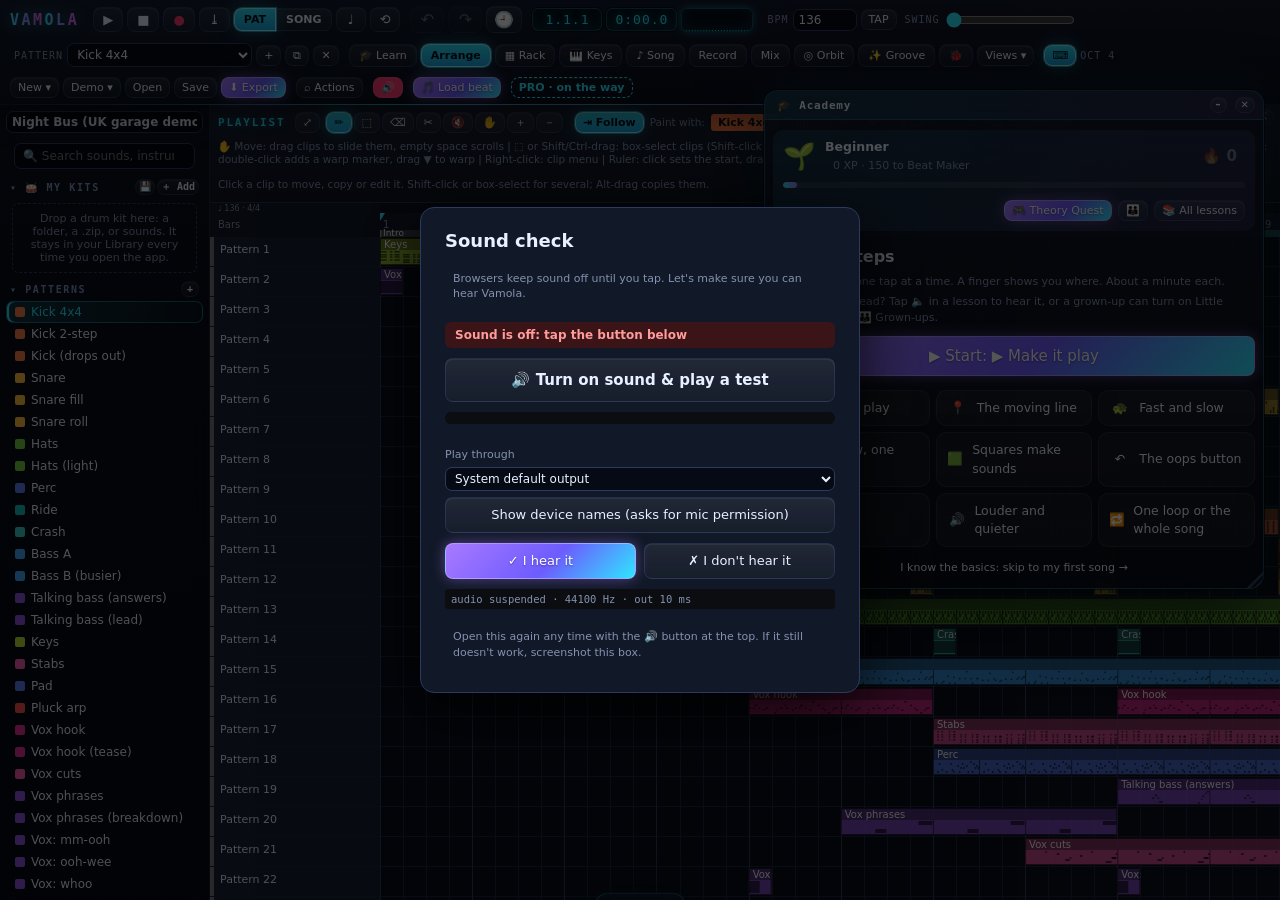
==== commit 5c1cfbf9: "Publish build ad96c1a" ====
--- a/index.html
+++ b/index.html
@@ -14,7 +14,7 @@
     <link rel="apple-touch-icon" href="./apple-touch-icon.png" />
     <title>Vamola</title>
     <link rel="icon" type="image/svg+xml" href="./icon.svg" />
-    <script type="module" crossorigin src="./assets/index-D-IKoSNB.js"></script>
+    <script type="module" crossorigin src="./assets/index-BhilgQlk.js"></script>
     <link rel="stylesheet" crossorigin href="./assets/index-Dw253Y-8.css">
   </head>
   <body>
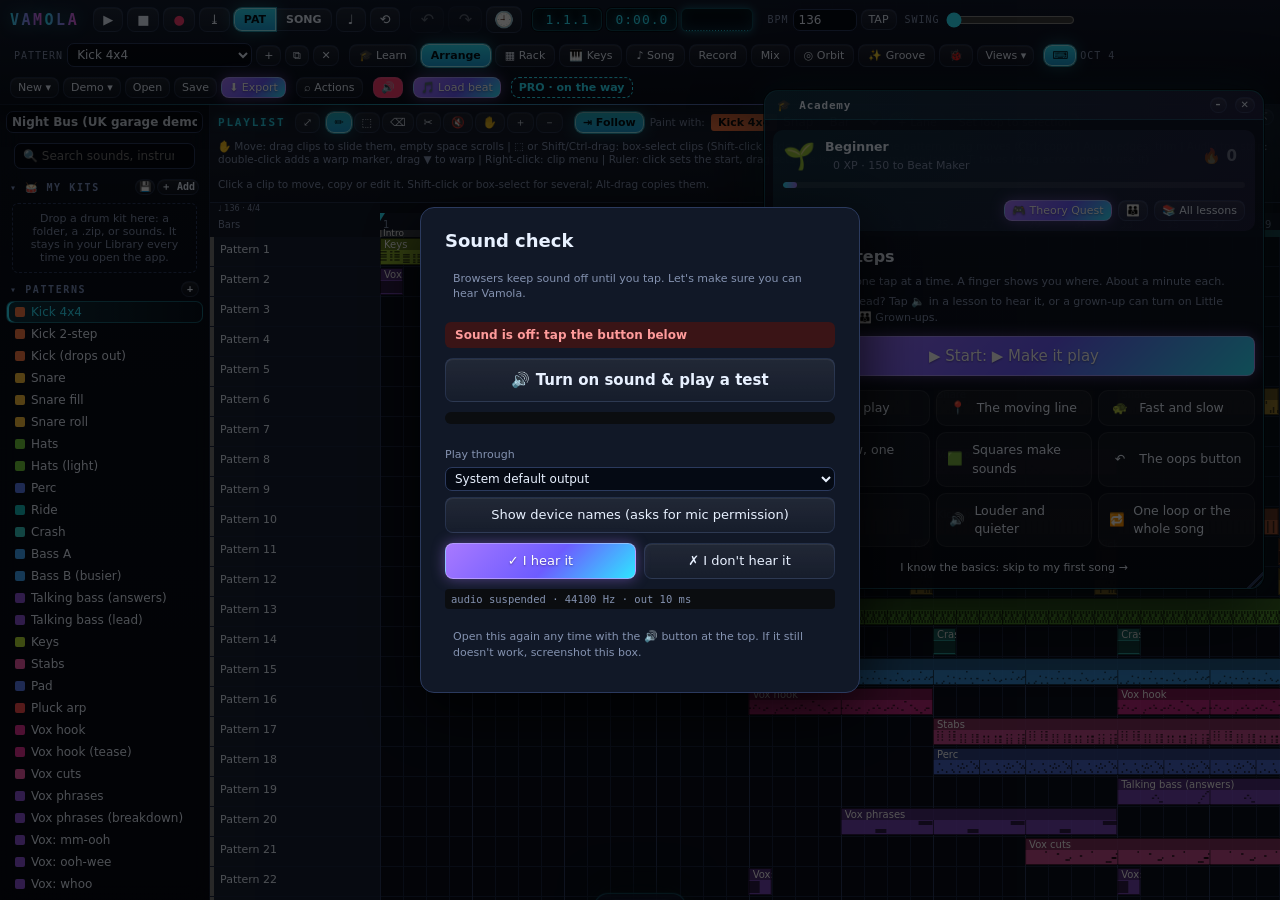
==== commit 31c99c1b: "Publish build 38b5f2b" ====
--- a/index.html
+++ b/index.html
@@ -14,7 +14,7 @@
     <link rel="apple-touch-icon" href="./apple-touch-icon.png" />
     <title>Vamola</title>
     <link rel="icon" type="image/svg+xml" href="./icon.svg" />
-    <script type="module" crossorigin src="./assets/index-BhilgQlk.js"></script>
+    <script type="module" crossorigin src="./assets/index-BkfduwwK.js"></script>
     <link rel="stylesheet" crossorigin href="./assets/index-Dw253Y-8.css">
   </head>
   <body>
